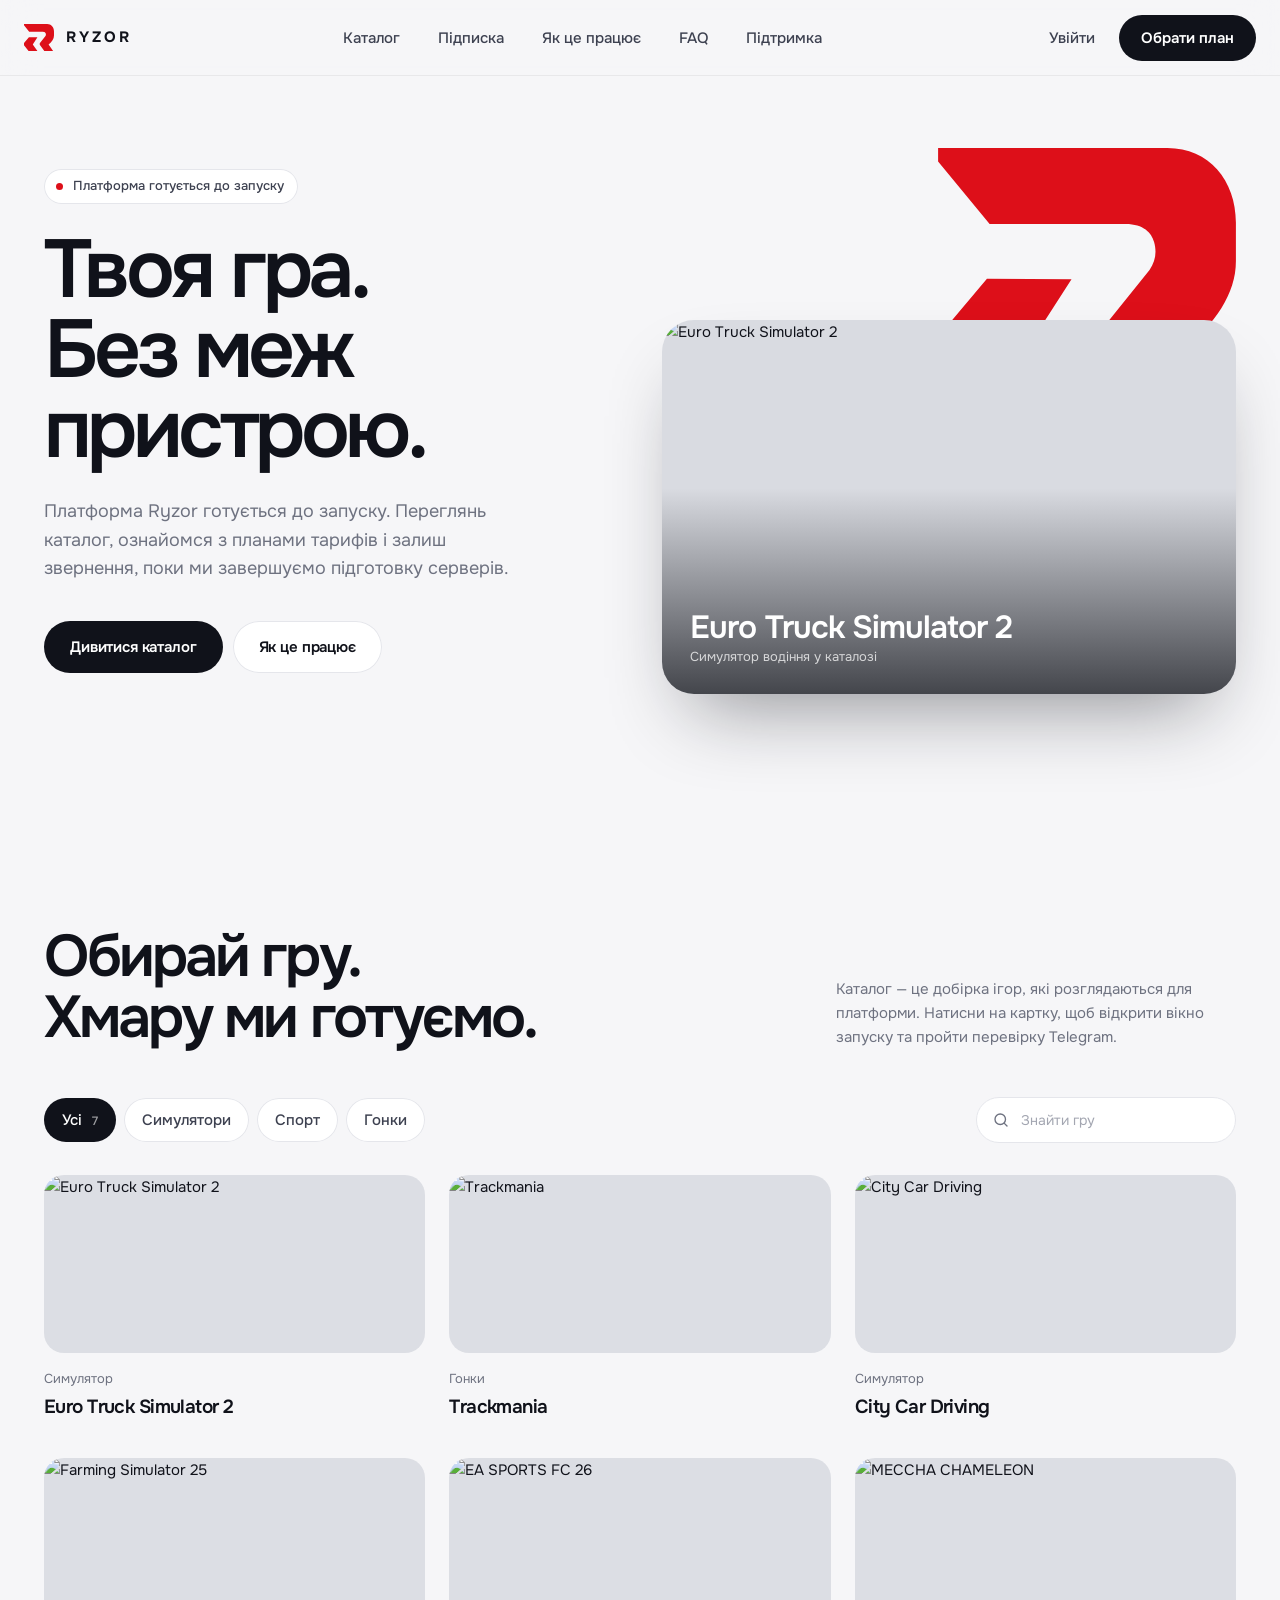
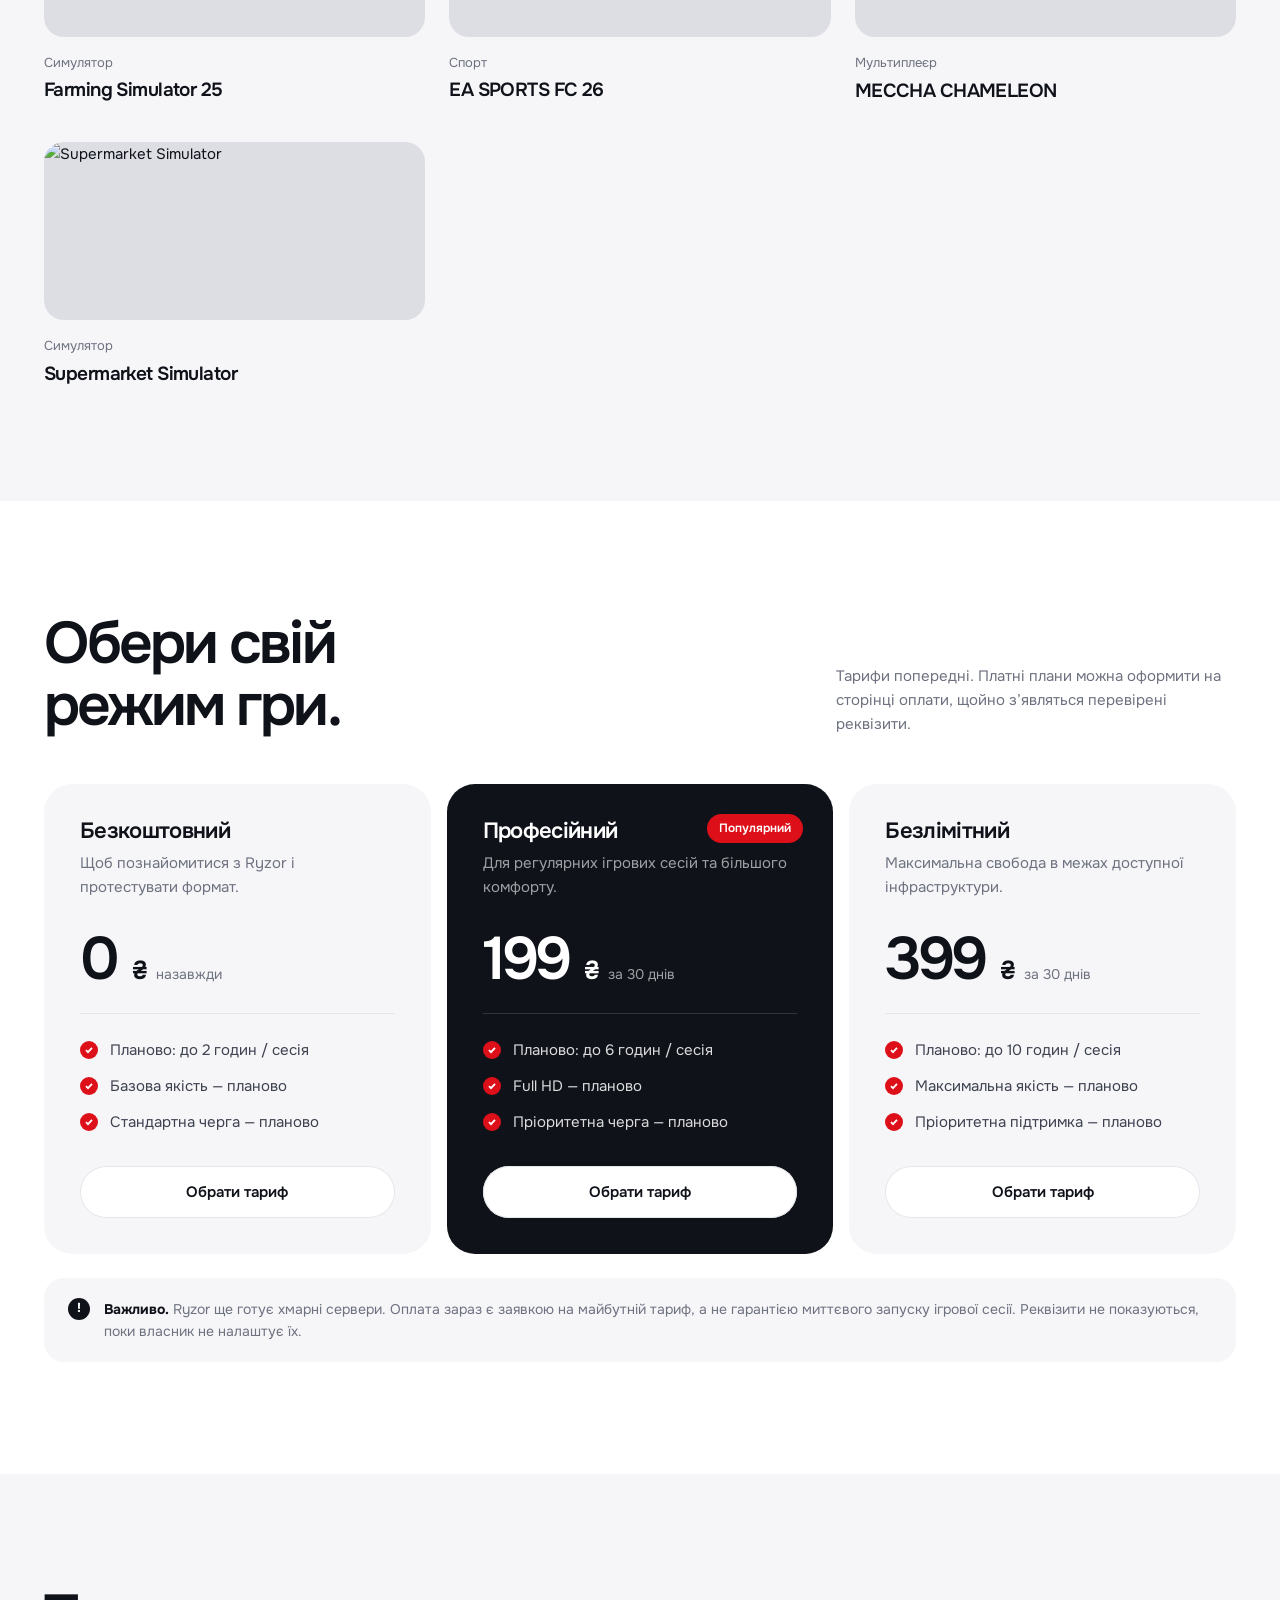
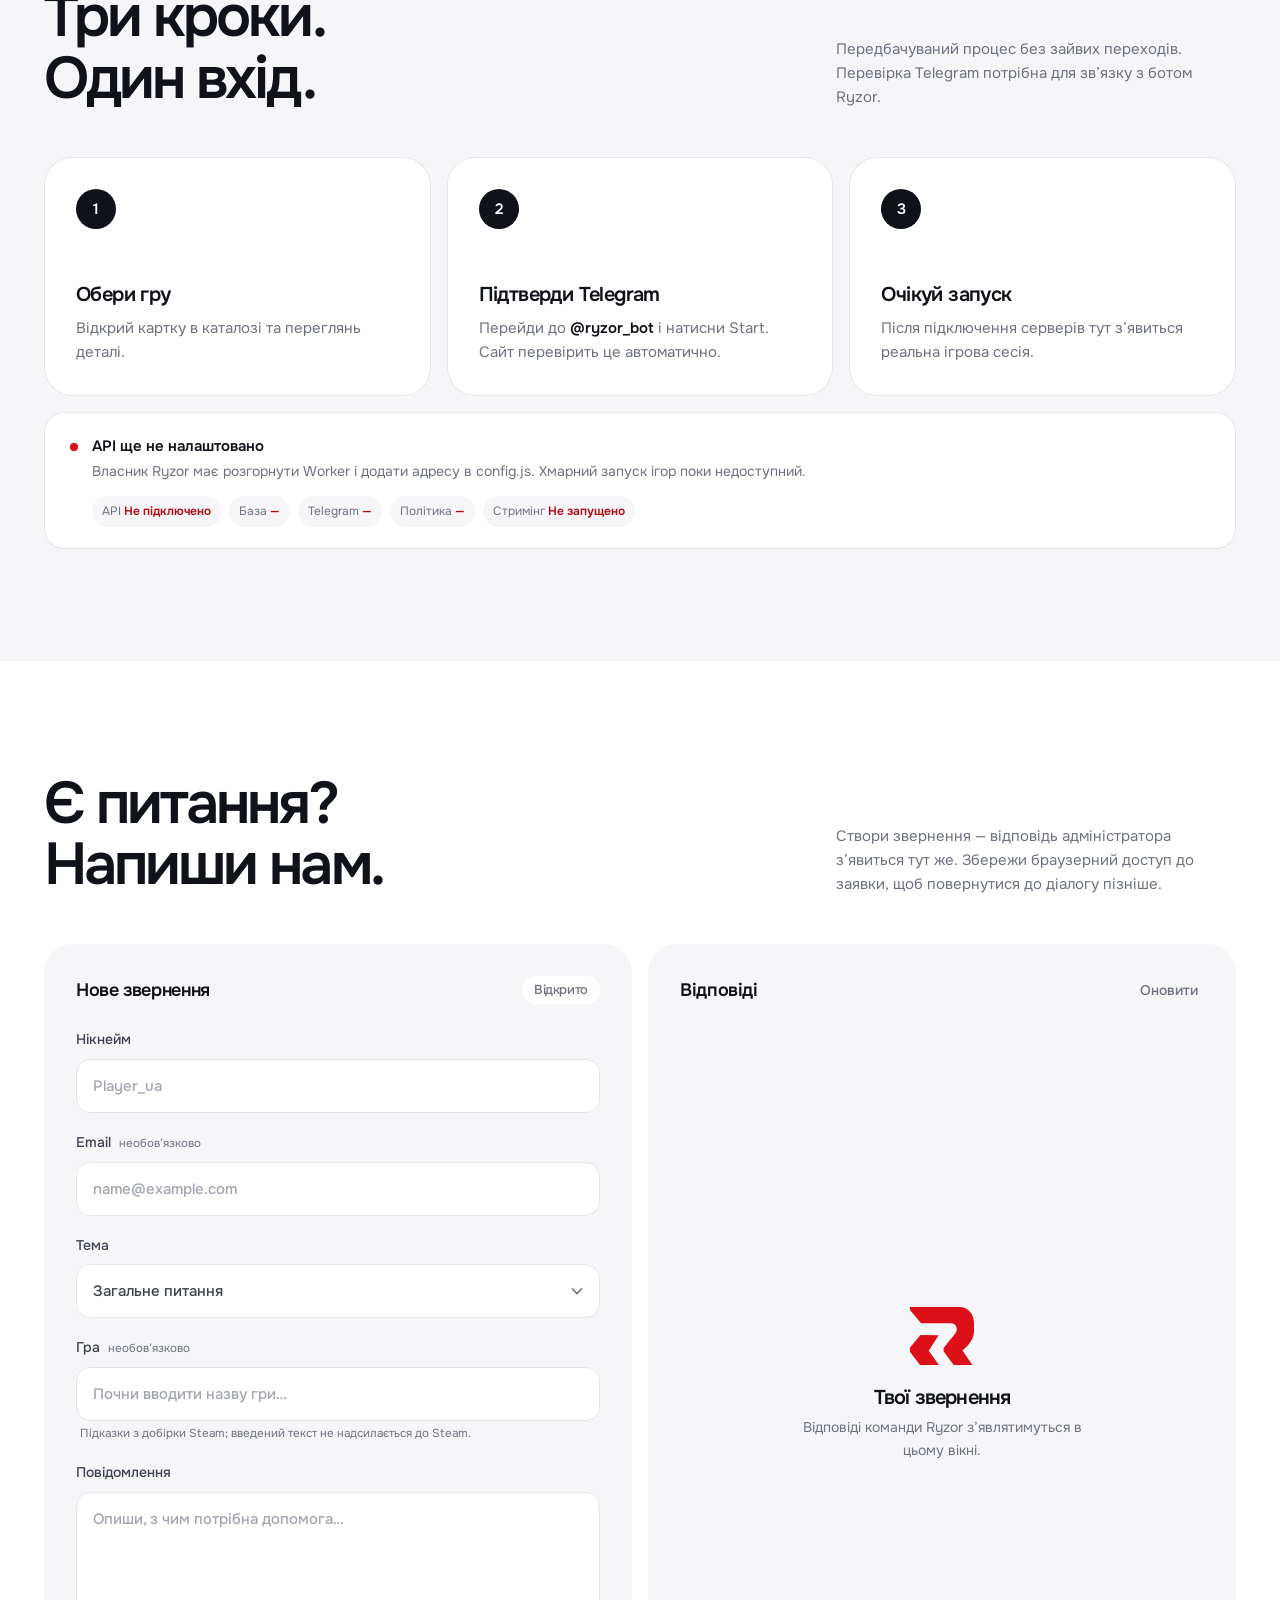
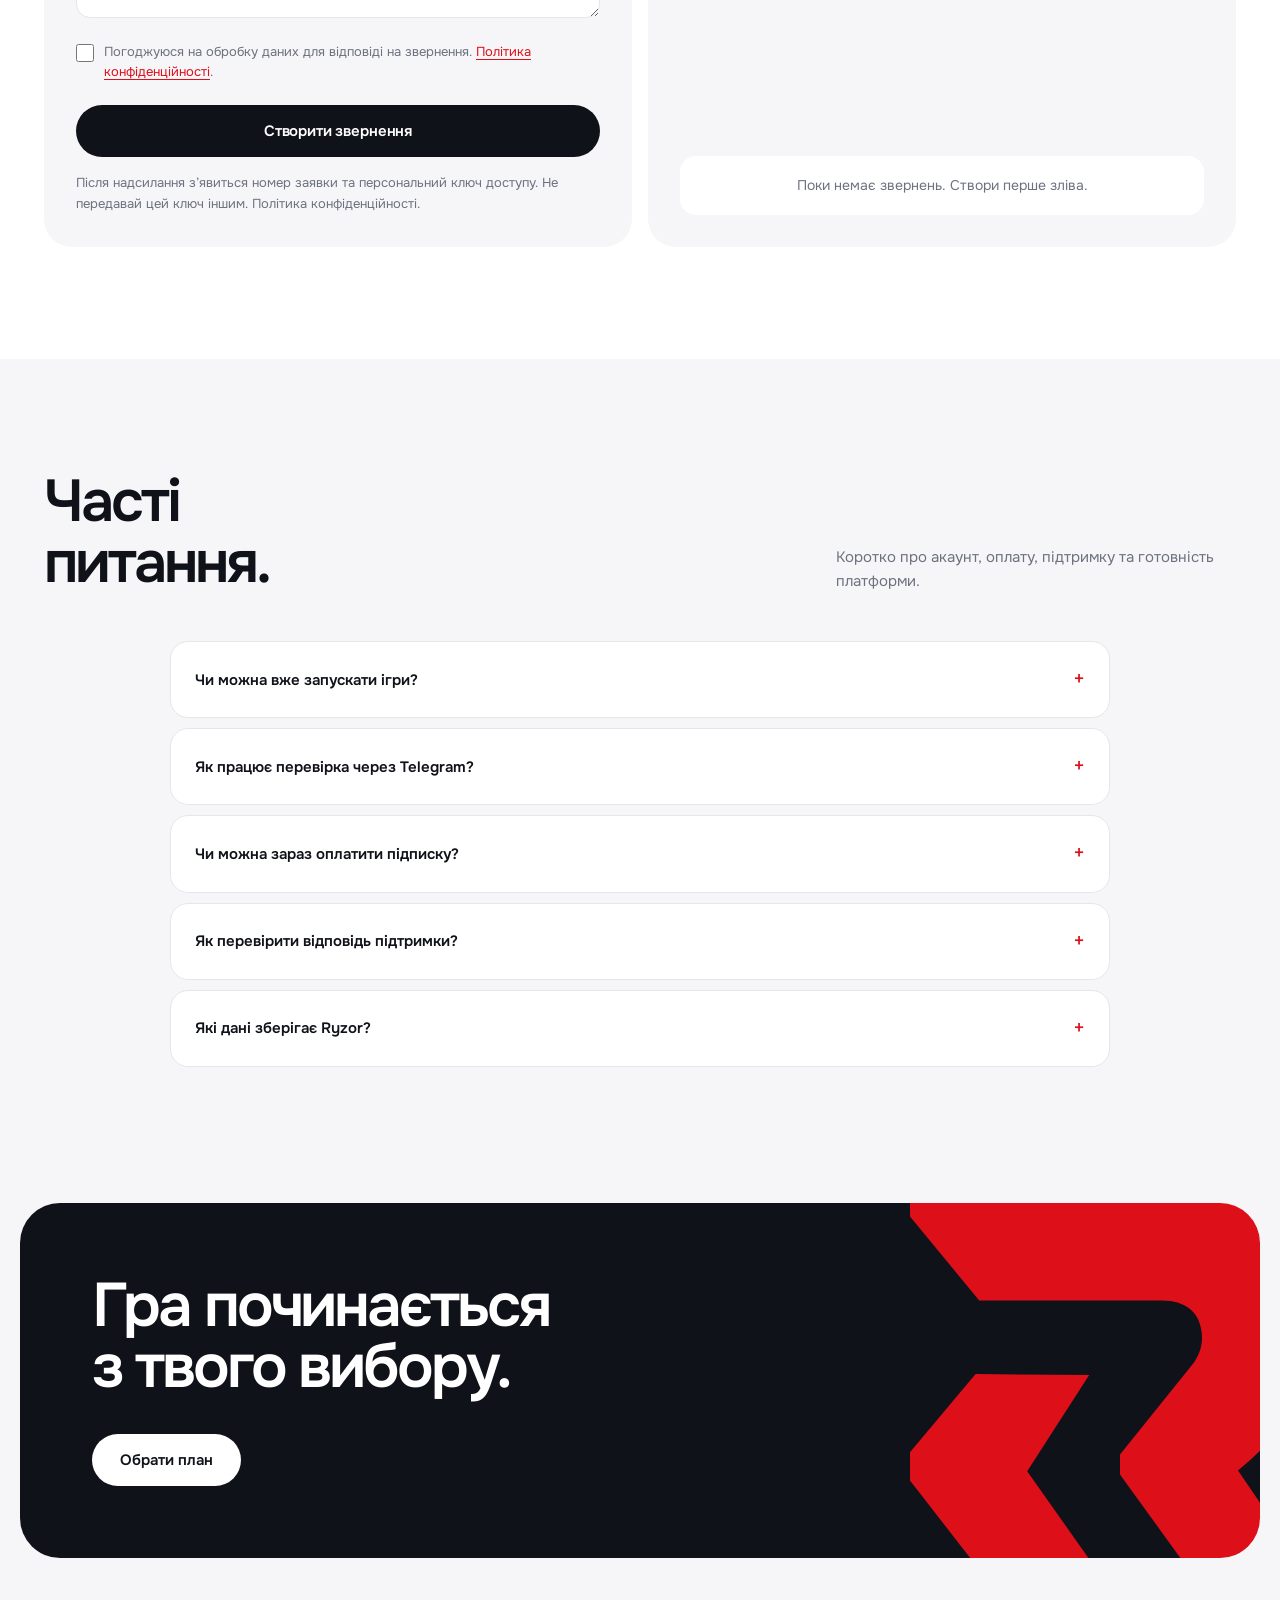
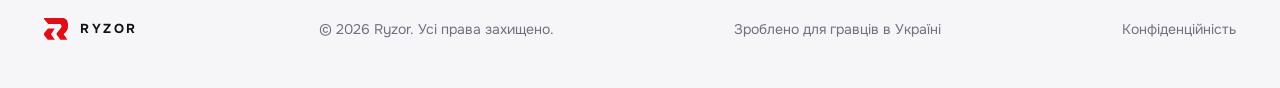
==== index.html @ 5962ad1d "Add files via upload" ====
<!doctype html>
<html lang="uk">
<head>
  <meta charset="utf-8">
  <meta name="viewport" content="width=device-width, initial-scale=1">
  <meta name="theme-color" content="#f6f6f8">
  <meta name="description" content="RYZOR — хмарний геймінг, каталог ігор та керування підпискою.">
  <meta name="referrer" content="strict-origin-when-cross-origin">
  <title>RYZOR — твоя гра. Без меж пристрою.</title>
  <link rel="preconnect" href="https://shared.akamai.steamstatic.com" crossorigin>
  <link rel="preconnect" href="https://shared.fastly.steamstatic.com" crossorigin>
  <link rel="icon" href="assets/favicon.svg" type="image/svg+xml">
  <link rel="icon" href="assets/favicon-32.png" sizes="32x32" type="image/png">
  <link rel="apple-touch-icon" href="assets/apple-touch-icon.png">
  <link rel="stylesheet" href="base.css">
  <link rel="stylesheet" href="style.css">
  <script src="config.js" defer></script>
  <script src="script.js" defer></script>
</head>
<body>
  <header class="topbar" id="top">
    <a class="wordmark" href="#home" aria-label="RYZOR — на початок"><svg class="logo-mark" viewBox="0 0 100 91" aria-hidden="true"><path d="M16.4 43.9 0 63.4v7.1l15.7 20.2h29.5L29.3 68.2l15.5-24.1z"/><path d="M0 0h77c14 0 23 11 23 25v13c0 11-7 21-18 30l15.5 22.7H68.2L52.5 69v-5L71 41c2-3 2.5-6 1.5-9.5-.8-3-3.5-6-9.5-6H17.3L0 4.5z"/></svg><span>RYZOR</span></a>
    <nav class="main-nav" id="mainNav" aria-label="Головна навігація">
      <a href="#games">Каталог</a><a href="#plans">Підписка</a><a href="#how">Як це працює</a><a href="#faq">FAQ</a><a href="#support">Підтримка</a>
    </nav>
    <div class="top-actions"><a class="top-account" id="accountLink" href="auth.html">Увійти</a><a class="top-cta" href="#plans">Обрати план</a><button class="nav-toggle" id="navToggle" type="button" aria-label="Відкрити меню" aria-expanded="false">☰</button></div>
  </header>

  <main>
    <section class="hero" id="home">
      <div class="hero-copy">
        <div class="overline"><span class="overline-line"></span> Платформа готується до запуску</div>
        <h1>Твоя гра.<br>Без меж<br>пристрою.</h1>
        <p class="hero-lead">Платформа Ryzor готується до запуску. Переглянь каталог, ознайомся з планами тарифів і залиш звернення, поки ми завершуємо підготовку серверів.</p>
        <div class="hero-buttons"><a class="btn btn-acid" href="#games">Дивитися каталог</a><a class="btn btn-quiet" href="#how">Як це працює</a></div>
      </div>
      <figure class="hero-art" aria-label="Приклад гри з каталогу Ryzor">
        <div class="hero-game-main">
          <img src="https://shared.akamai.steamstatic.com/store_item_assets/steam/apps/227300/header.jpg" alt="Euro Truck Simulator 2" fetchpriority="high" referrerpolicy="no-referrer">
          <div class="hero-image-shade"></div>
          <div class="hero-game-caption"><strong>Euro Truck Simulator 2</strong><small>Симулятор водіння у каталозі</small></div>
        </div>
      </figure>
    </section>

    <section class="section catalog-section" id="games">
      <div class="section-head"><div><h2>Обирай гру.<br>Хмару ми готуємо.</h2></div><p class="section-aside">Каталог — це добірка ігор, які розглядаються для платформи. Натисни на картку, щоб відкрити вікно запуску та пройти перевірку Telegram.</p></div>
      <div class="catalog-controls"><div class="filters" role="group" aria-label="Фільтр ігор"><button class="filter is-active" data-filter="all" aria-pressed="true">Усі <span>7</span></button><button class="filter" data-filter="sim" aria-pressed="false">Симулятори</button><button class="filter" data-filter="sport" aria-pressed="false">Спорт</button><button class="filter" data-filter="racing" aria-pressed="false">Гонки</button></div><label class="search-box"><span aria-hidden="true"><svg viewBox="0 0 24 24"><circle cx="11" cy="11" r="7"/><path d="m20 20-3.500-3.500"/></svg></span><input id="gameSearch" type="search" placeholder="Знайти гру" aria-label="Знайти гру"></label></div>
      <div class="game-grid" id="gameGrid">
        <article class="game-card" data-category="sim" data-search="euro truck simulator 2 вантажівки дороги європа"><button class="game-open" type="button" data-game="Euro Truck Simulator 2" data-image="https://shared.akamai.steamstatic.com/store_item_assets/steam/apps/227300/header.jpg" data-description="Доставляй вантажі дорогами Європи, відкривай маршрути та розвивай транспортну компанію." data-kind="Симулятор, водіння"><span class="game-image"><img src="https://shared.akamai.steamstatic.com/store_item_assets/steam/apps/227300/header.jpg" alt="Euro Truck Simulator 2" loading="lazy" referrerpolicy="no-referrer"><span class="game-number">01</span><span class="game-arrow">↗</span></span><span class="game-meta"><span>Симулятор</span><span>01 / 07</span></span><strong>Euro Truck Simulator 2</strong><span class="game-action-label">ВІДКРИТИ ГРУ <b>↗</b></span></button></article>
        <article class="game-card" data-category="racing" data-search="trackmania гонки траси аркада"><button class="game-open" type="button" data-game="Trackmania" data-image="https://shared.akamai.steamstatic.com/store_item_assets/steam/apps/2225070/header.jpg" data-description="Ганяй на трасах спільноти, змагайся в заїздах і створюй власні маршрути." data-kind="Гонки, аркада"><span class="game-image"><img src="https://shared.akamai.steamstatic.com/store_item_assets/steam/apps/2225070/header.jpg" alt="Trackmania" loading="lazy" referrerpolicy="no-referrer"><span class="game-number">02</span><span class="game-arrow">↗</span></span><span class="game-meta"><span>Гонки</span><span>02 / 07</span></span><strong>Trackmania</strong><span class="game-action-label">ВІДКРИТИ ГРУ <b>↗</b></span></button></article>
        <article class="game-card" data-category="sim" data-search="city car driving автомобілі водіння місто"><button class="game-open" type="button" data-game="City Car Driving" data-image="https://shared.akamai.steamstatic.com/store_item_assets/steam/apps/493490/header.jpg" data-description="Автосимулятор із міським трафіком і дорожніми ситуаціями." data-kind="Симулятор, водіння"><span class="game-image"><img src="https://shared.akamai.steamstatic.com/store_item_assets/steam/apps/493490/header.jpg" alt="City Car Driving" loading="lazy" referrerpolicy="no-referrer"><span class="game-number">03</span><span class="game-arrow">↗</span></span><span class="game-meta"><span>Симулятор</span><span>03 / 07</span></span><strong>City Car Driving</strong><span class="game-action-label">ВІДКРИТИ ГРУ <b>↗</b></span></button></article>
        <article class="game-card" data-category="sim" data-search="farming simulator 25 ферма сільське господарство"><button class="game-open" type="button" data-game="Farming Simulator 25" data-image="https://shared.akamai.steamstatic.com/store_item_assets/steam/apps/2300320/header.jpg" data-description="Розбудовуй ферму, вирощуй культури та працюй на сільськогосподарській техніці." data-kind="Симулятор, ферма"><span class="game-image"><img src="https://shared.akamai.steamstatic.com/store_item_assets/steam/apps/2300320/header.jpg" alt="Farming Simulator 25" loading="lazy" referrerpolicy="no-referrer"><span class="game-number">04</span><span class="game-arrow">↗</span></span><span class="game-meta"><span>Симулятор</span><span>04 / 07</span></span><strong>Farming Simulator 25</strong><span class="game-action-label">ВІДКРИТИ ГРУ <b>↗</b></span></button></article>
        <article class="game-card" data-category="sport" data-search="ea sports fc 26 футбол спорт"><button class="game-open" type="button" data-game="EA SPORTS FC 26" data-image="https://shared.fastly.steamstatic.com/store_item_assets/steam/apps/3405690/2d96aa1b06e453cd62dae9029d412f19e61932c3/header.jpg" data-description="Футбольний симулятор із кар’єрою, турнірами та різними режимами." data-kind="Спорт, футбол"><span class="game-image"><img src="https://shared.fastly.steamstatic.com/store_item_assets/steam/apps/3405690/2d96aa1b06e453cd62dae9029d412f19e61932c3/header.jpg" alt="EA SPORTS FC 26" loading="lazy" referrerpolicy="no-referrer"><span class="game-number">05</span><span class="game-arrow">↗</span></span><span class="game-meta"><span>Спорт</span><span>05 / 07</span></span><strong>EA SPORTS FC 26</strong><span class="game-action-label">ВІДКРИТИ ГРУ <b>↗</b></span></button></article>
        <article class="game-card" data-category="casual" data-search="meccha chameleon хованки casual multiplayer"><button class="game-open" type="button" data-game="MECCHA CHAMELEON" data-image="https://shared.fastly.steamstatic.com/store_item_assets/steam/apps/4704690/163e2a742e5fb8e1f5d1e3a890da98f04ab809d4/header.jpg" data-description="Мережева гра в хованки: розфарбовуй персонажа, щоб злитися з оточенням." data-kind="Мультиплеєр, хованки"><span class="game-image"><img src="https://shared.fastly.steamstatic.com/store_item_assets/steam/apps/4704690/163e2a742e5fb8e1f5d1e3a890da98f04ab809d4/header.jpg" alt="MECCHA CHAMELEON" loading="lazy" referrerpolicy="no-referrer"><span class="game-number">06</span><span class="game-arrow">↗</span></span><span class="game-meta"><span>Мультиплеєр</span><span>06 / 07</span></span><strong>MECCHA CHAMELEON</strong><span class="game-action-label">ВІДКРИТИ ГРУ <b>↗</b></span></button></article>
        <article class="game-card" data-category="sim" data-search="supermarket simulator магазин менеджмент"><button class="game-open" type="button" data-game="Supermarket Simulator" data-image="https://shared.akamai.steamstatic.com/store_item_assets/steam/apps/2670630/267eef055b0e5d45cb1c874f816a31dded4bb88e/header.jpg" data-description="Керуй магазином: замовляй товари, наповнюй полиці та розвивай бізнес." data-kind="Симулятор, менеджмент"><span class="game-image"><img src="https://shared.akamai.steamstatic.com/store_item_assets/steam/apps/2670630/267eef055b0e5d45cb1c874f816a31dded4bb88e/header.jpg" alt="Supermarket Simulator" loading="lazy" referrerpolicy="no-referrer"><span class="game-number">07</span><span class="game-arrow">↗</span></span><span class="game-meta"><span>Симулятор</span><span>07 / 07</span></span><strong>Supermarket Simulator</strong><span class="game-action-label">ВІДКРИТИ ГРУ <b>↗</b></span></button></article>
      </div>
      <p class="empty-games" id="emptyGames" hidden>Нічого не знайдено. Спробуй інший запит.</p>
      <div class="catalog-foot"><span>КАТАЛОГ ОНОВЛЮЄТЬСЯ</span><span>01—07 / SELECTION</span></div>
    </section>

    <section class="plans-section" id="plans">
      <div class="section section-plans-inner"><div class="section-head"><div><h2>Обери свій<br>режим гри.</h2></div><p class="section-aside">Тарифи попередні. Платні плани можна оформити на сторінці оплати, щойно з’являться перевірені реквізити.</p></div>
        <div class="plans-grid">
          <article class="plan"><h3>Безкоштовний</h3><p>Щоб познайомитися з Ryzor і протестувати формат.</p><div class="plan-price">0 <small>₴</small><span>назавжди</span></div><ul><li>Планово: до 2 годин / сесія</li><li>Базова якість — планово</li><li>Стандартна черга — планово</li></ul><a class="plan-link" href="payment.html?plan=free">Обрати тариф <b>↗</b></a></article>
          <article class="plan plan-main"><div class="plan-top"><span class="plan-tag">Популярний</span></div><h3>Професійний</h3><p>Для регулярних ігрових сесій та більшого комфорту.</p><div class="plan-price">199 <small>₴</small><span>за 30 днів</span></div><ul><li>Планово: до 6 годин / сесія</li><li>Full HD — планово</li><li>Пріоритетна черга — планово</li></ul><a class="plan-link" href="payment.html?plan=pro">Обрати тариф <b>↗</b></a></article>
          <article class="plan"><h3>Безлімітний</h3><p>Максимальна свобода в межах доступної інфраструктури.</p><div class="plan-price">399 <small>₴</small><span>за 30 днів</span></div><ul><li>Планово: до 10 годин / сесія</li><li>Максимальна якість — планово</li><li>Пріоритетна підтримка — планово</li></ul><a class="plan-link" href="payment.html?plan=unlimited">Обрати тариф <b>↗</b></a></article>
        </div>
        <div class="plans-disclaimer"><span>!</span><p><strong>Важливо.</strong> Ryzor ще готує хмарні сервери. Оплата зараз є заявкою на майбутній тариф, а не гарантією миттєвого запуску ігрової сесії. Реквізити не показуються, поки власник не налаштує їх.</p></div>
      </div>
    </section>

    <section class="how-section section" id="how"><div class="section-head"><div><h2>Три кроки.<br>Один вхід.</h2></div><p class="section-aside">Передбачуваний процес без зайвих переходів. Перевірка Telegram потрібна для зв’язку з ботом Ryzor.</p></div><div class="steps-grid"><article><span>1</span><h3>Обери гру</h3><p>Відкрий картку в каталозі та переглянь деталі.</p><b>↘</b></article><article><span>2</span><h3>Підтверди Telegram</h3><p>Перейди до <b>@ryzor_bot</b> і натисни Start. Сайт перевірить це автоматично.</p><b>↘</b></article><article><span>3</span><h3>Очікуй запуск</h3><p>Після підключення серверів тут з’явиться реальна ігрова сесія.</p><b>✓</b></article></div><div class="infra-note service-status" id="serviceStatus" aria-live="polite">
        <span class="infra-dot" id="serviceStatusDot"></span>
        <div class="service-status-copy"><strong id="serviceStatusTitle">Перевіряємо стан сервісу…</strong><p id="serviceStatusText">Статус оновиться автоматично після відповіді API. Ігрові сервери ще не підключені.</p>
          <div class="status-badges"><span>API <b id="apiStatusValue">Перевірка</b></span><span>База <b id="databaseStatusValue">—</b></span><span>Telegram <b id="telegramStatusValue">—</b></span><span>Політика <b id="privacyStatusValue">—</b></span><span>Стримінг <b id="streamStatusValue">Не запущено</b></span></div>
        </div>
      </div></section>

    <section class="support-section" id="support"><div class="section support-inner"><div class="section-head"><div><h2>Є питання?<br>Напиши нам.</h2></div><p class="section-aside">Створи звернення — відповідь адміністратора з’явиться тут же. Збережи браузерний доступ до заявки, щоб повернутися до діалогу пізніше.</p></div>
      <div class="support-layout"><form class="support-form panel" id="supportForm"><div class="panel-head"><span>Нове звернення</span><span class="panel-status">Відкрито</span></div><label>Нікнейм<input name="nickname" minlength="2" maxlength="24" placeholder="Player_ua" required></label><label>Email <small>необов’язково</small><input name="email" type="email" maxlength="120" placeholder="name@example.com"></label><label>Тема<select name="category" id="supportCategory"><option>Загальне питання</option><option>Проблема з оплатою</option><option>Запропонувати гру</option><option>Технічна проблема</option><option>Інше</option></select></label><label class="support-game-field">Гра <small>необов’язково</small><input id="ticketGame" name="game" type="text" maxlength="100" autocomplete="off" placeholder="Почни вводити назву гри…" aria-autocomplete="list" aria-controls="gameSuggestions" aria-expanded="false"><div class="game-suggestions" id="gameSuggestions" role="listbox" hidden></div><small>Підказки з добірки Steam; введений текст не надсилається до Steam.</small></label><label>Повідомлення<textarea name="message" rows="4" minlength="8" maxlength="2000" placeholder="Опиши, з чим потрібна допомога…" required></textarea></label><label class="support-privacy-consent"><input type="checkbox" name="privacyConsent" required><span>Погоджуюся на обробку даних для відповіді на звернення. <a href="privacy.html" target="_blank" rel="noopener noreferrer">Політика конфіденційності</a>.</span></label><button class="btn btn-acid btn-submit" type="submit">Створити звернення</button><p class="form-note" id="supportStatus" role="status" aria-live="polite">Після надсилання з’явиться номер заявки та персональний ключ доступу. Не передавай цей ключ іншим. <a href="privacy.html">Політика конфіденційності</a>.</p></form>
        <div class="inbox panel"><div class="panel-head"><span>Відповіді</span><button id="refreshTickets" type="button" class="text-button">Оновити</button></div><div class="inbox-intro"><div class="inbox-icon"><svg class="logo-mark" viewBox="0 0 100 91" aria-hidden="true"><path d="M16.4 43.9 0 63.4v7.1l15.7 20.2h29.5L29.3 68.2l15.5-24.1z"/><path d="M0 0h77c14 0 23 11 23 25v13c0 11-7 21-18 30l15.5 22.7H68.2L52.5 69v-5L71 41c2-3 2.5-6 1.5-9.5-.8-3-3.5-6-9.5-6H17.3L0 4.5z"/></svg></div><h3>Твої звернення</h3><p>Відповіді команди Ryzor з’являтимуться в цьому вікні.</p></div><div id="ticketList" class="ticket-list"><div class="inbox-empty">Поки немає звернень.<br>Створи перше зліва.</div></div><div class="ticket-chat" id="ticketChat" hidden><div class="chat-head"><div><b id="activeTicketId">RZ-000000</b><small id="activeTicketMeta">Відкрито</small></div><div class="chat-head-actions"><button type="button" id="deleteTicket" class="text-button">Видалити</button><button type="button" id="closeTicketChat" aria-label="Закрити чат">×</button></div></div><div class="chat-messages" id="chatMessages" aria-live="polite"></div><form id="replyForm" class="chat-compose"><input id="replyText" maxlength="2000" placeholder="Напиши повідомлення…" required><button type="submit" aria-label="Надіслати">↑</button></form></div></div>
      </div>
    </div></section>


    <section class="faq-section section" id="faq">
      <div class="section-head"><div><h2>Часті<br>питання.</h2></div><p class="section-aside">Коротко про акаунт, оплату, підтримку та готовність платформи.</p></div>
      <div class="faq-list">
        <details><summary>Чи можна вже запускати ігри?</summary><p>Поки ні. Каталог і перевірка Telegram готові, але віддалені ігрові сервери та відеостримінг ще не підключені. Сайт показує цей статус відкрито.</p></details>
        <details><summary>Як працює перевірка через Telegram?</summary><p>Після натискання кнопки сайт створює одноразове посилання. У боті потрібно натиснути Start. Це підтверджує Telegram-контакт, але саме по собі не створює ігрову сесію.</p></details>
        <details><summary>Чи можна зараз оплатити підписку?</summary><p>Ні. Приймання замовлень вимкнено, доки не будуть запущені хмарні сервери, налаштовані реквізити та перевірені умови сервісу. Не переказуй кошти заздалегідь.</p></details>
        <details><summary>Як перевірити відповідь підтримки?</summary><p>Створи звернення в розділі «Підтримка». Номер і ключ доступу збережуться в цьому браузері, а відповіді адміністратора з’являтимуться в тому самому чаті.</p></details>
        <details><summary>Які дані зберігає Ryzor?</summary><p>Дані Google-акаунта, профілю, сесії входу, звернень та замовлень — лише для роботи відповідних функцій. Деталі, строки зберігання й права користувача описані в <a href="privacy.html">Політиці конфіденційності</a>.</p></details>
      </div>
    </section>

    <section class="final-strip"><div><strong>Гра починається<br>з твого вибору.</strong></div><a href="#plans">Обрати план</a></section>
  </main>

  <footer class="footer"><a class="wordmark" href="#top"><svg class="logo-mark" viewBox="0 0 100 91" aria-hidden="true"><path d="M16.4 43.9 0 63.4v7.1l15.7 20.2h29.5L29.3 68.2l15.5-24.1z"/><path d="M0 0h77c14 0 23 11 23 25v13c0 11-7 21-18 30l15.5 22.7H68.2L52.5 69v-5L71 41c2-3 2.5-6 1.5-9.5-.8-3-3.5-6-9.5-6H17.3L0 4.5z"/></svg><span>RYZOR</span></a><span>© <span id="year"></span> Ryzor. Усі права захищено.</span><span>Зроблено для гравців в Україні</span><a href="privacy.html">Конфіденційність</a></footer>

  <div class="modal-backdrop" id="gameModal" hidden>
    <section class="game-modal" role="dialog" aria-modal="true" aria-labelledby="modalGameTitle"><button class="modal-close" type="button" id="closeGameModal" aria-label="Закрити">×</button><div class="modal-art"><img id="modalGameImage" src="" alt=""><span id="modalGameKind"></span></div><div class="modal-content"><h2 id="modalGameTitle"></h2><p id="modalGameDescription"></p><div class="modal-divider"></div><div class="launch-state" id="launchState"><span class="state-marker">1</span><div><strong>Перед запуском</strong><p>Підтверди, що хочеш продовжити, та натисни Start у Telegram-боті <b>@ryzor_bot</b>. Після цього сайт підтвердить підключення.</p></div></div><button class="btn btn-acid modal-launch" type="button" id="startTelegram">Перейти до Telegram</button><p class="modal-note" id="launchHint">Це перевірка підключення бота. Вона не відкриває Steam і не запускає віддалену сесію — хмарні сервери ще готуються.</p><a class="modal-secondary" href="https://t.me/ryzor_bot" target="_blank" rel="noopener noreferrer">Відкрити @ryzor_bot окремо</a></div></section>
  </div>
  <div class="toast" id="toast" role="status" aria-live="polite"></div>
  <nav class="mobile-dock" aria-label="Швидка навігація"><a href="#games">Ігри</a><a href="#plans">Тарифи</a><a href="#support">Підтримка</a></nav>
</body>
</html>
---- base.css ----
@import url('https://fonts.googleapis.com/css2?family=Onest:wght@400;500;600;700&display=swap');
:root{--bg:#f6f6f8;--card:#fff;--ink:#10121a;--ink2:#3d4150;--mute:#6e7280;--line:#e5e6eb;--red:#dd0f19;--red2:#b60a13;--sans:'Onest',system-ui,-apple-system,'Segoe UI',Roboto,Arial,sans-serif;--ease:cubic-bezier(.2,.7,.2,1)}
*{box-sizing:border-box}html{scroll-behavior:smooth;scroll-padding-top:96px}
body{margin:0;background:var(--bg);color:var(--ink);font:400 15px/1.6 var(--sans);-webkit-font-smoothing:antialiased;text-rendering:optimizeLegibility}
body.modal-open{overflow:hidden}a{color:inherit;text-decoration:none}button,input,select,textarea{font:inherit;color:inherit}button{cursor:pointer}[hidden]{display:none!important}
h1,h2,h3{margin:0;font-weight:600;letter-spacing:-.04em;line-height:1.04}p{margin:0}
:focus-visible{outline:2px solid var(--red);outline-offset:3px;border-radius:8px}
.wordmark,.brand,.payment-brand{display:inline-flex;align-items:center;gap:12px;font-weight:700;font-size:15px;letter-spacing:.2em}
.logo-mark{width:30px;height:auto;fill:var(--red);flex:none;display:block}
.btn,.submit-button,.checkout-primary{display:inline-flex;align-items:center;justify-content:center;gap:10px;height:52px;padding:0 26px;border:0;border-radius:999px;background:var(--ink);color:#fff;font-weight:600;font-size:15px;letter-spacing:-.01em;transition:background .25s var(--ease),transform .25s var(--ease),box-shadow .25s}
.btn:hover,.submit-button:hover,.checkout-primary:hover{background:var(--red);transform:translateY(-1px)}
.btn:disabled,.submit-button:disabled,.checkout-primary:disabled{opacity:.45;pointer-events:none}
.btn-quiet{background:#fff;color:var(--ink);box-shadow:inset 0 0 0 1px var(--line)}.btn-quiet:hover{background:#fff;color:var(--red);box-shadow:inset 0 0 0 1px var(--red)}
.btn span,.submit-button span{display:none}
input,select,textarea{width:100%;border:1px solid var(--line);background:#fff;border-radius:14px;padding:14px 16px;outline:0;font-size:15px;transition:border-color .2s,box-shadow .2s}
input::placeholder,textarea::placeholder{color:#a3a6b1}
input:focus,select:focus,textarea:focus{border-color:var(--ink);box-shadow:0 0 0 4px rgba(221,15,25,.09)}
select{appearance:none;background:#fff url("data:image/svg+xml,%3Csvg xmlns='http://www.w3.org/2000/svg' viewBox='0 0 12 8' fill='none' stroke='%236e7280' stroke-width='1.6'%3E%3Cpath d='m1 1.500 5 5 5-5'/%3E%3C/svg%3E") no-repeat right 16px center/12px;padding-right:40px}
@media(prefers-reduced-motion:reduce){*,*::before,*::after{scroll-behavior:auto!important;transition:none!important;animation:none!important}}
---- style.css ----
/* RYZOR — головна. Базові токени та кнопки: base.css */
@keyframes rise{from{opacity:0;transform:translateY(18px)}to{opacity:1;transform:none}}
.topbar{position:sticky;top:0;z-index:30;height:76px;display:flex;align-items:center;justify-content:space-between;gap:24px;padding:0 max(24px,calc((100vw - 1240px)/2));background:rgba(246,246,248,.82);backdrop-filter:saturate(1.6) blur(18px);-webkit-backdrop-filter:saturate(1.6) blur(18px);border-bottom:1px solid rgba(16,18,26,.06)}
.main-nav{display:flex;gap:6px}.main-nav a{padding:9px 16px;border-radius:999px;color:var(--ink2);font-weight:500;transition:background .2s,color .2s}.main-nav a:hover{background:#fff;color:var(--ink)}
.top-actions{display:flex;align-items:center;gap:8px}.top-account{padding:10px 16px;font-weight:500;color:var(--ink2);border-radius:999px}.top-account:hover{color:var(--red)}.top-account span{display:none}
.top-cta{background:var(--ink);color:#fff;padding:11px 22px;border-radius:999px;font-weight:600;transition:background .25s}.top-cta:hover{background:var(--red)}.top-cta span,.live-pill,.grain{display:none}
.nav-toggle{display:none;border:0;background:none;font-size:22px;padding:6px 10px}
.hero{max-width:1240px;margin:0 auto;padding:72px 24px 120px;display:grid;grid-template-columns:1fr 1.05fr;gap:72px;align-items:center}
.hero-copy>*{animation:rise .9s var(--ease) both}.hero-copy>:nth-child(2){animation-delay:.08s}.hero-copy>:nth-child(3){animation-delay:.16s}.hero-copy>:nth-child(4){animation-delay:.24s}
.overline{display:inline-flex;align-items:center;gap:10px;padding:7px 14px 7px 12px;border-radius:999px;background:#fff;box-shadow:inset 0 0 0 1px var(--line);color:var(--ink2);font-size:13px;font-weight:500}.overline-line{width:7px;height:7px;border-radius:50%;background:var(--red)}
h1{font-size:clamp(46px,6.4vw,96px);line-height:.98;letter-spacing:-.055em;margin:26px 0 26px;font-weight:600}
.hero-lead{max-width:470px;color:var(--mute);font-size:18px;line-height:1.6}
.hero-buttons{display:flex;flex-wrap:wrap;gap:10px;margin-top:38px}
.hero-art{position:relative;margin:0;animation:rise 1.1s .12s var(--ease) both}
.hero-art{padding-top:30%}.hero-art::before{content:"";position:absolute;right:0;top:0;width:52%;aspect-ratio:100/91;z-index:0;background:url("assets/logo-mark.svg") center/contain no-repeat}
.hero-game-main{position:relative;z-index:1;border-radius:32px;overflow:hidden;aspect-ratio:460/300;background:#d9dbe1;box-shadow:0 40px 80px -30px rgba(16,18,26,.45)}
.hero-game-main img{width:100%;height:100%;object-fit:cover;display:block}.hero-image-shade{position:absolute;inset:0;background:linear-gradient(0deg,rgba(10,12,18,.72),transparent 55%)}
.hero-game-caption{position:absolute;left:28px;bottom:26px;right:28px;display:flex;flex-direction:column;gap:2px;color:#fff}.hero-game-caption small{font-size:13px;opacity:.75;order:2}.hero-game-caption strong{font-size:clamp(22px,2.6vw,32px);font-weight:600;letter-spacing:-.03em;line-height:1.1}.hero-game-caption span{display:none}
.hero-image-index,.hero-art-top,.hero-system-row,.hero-stamp,.hero-foot,.hero-bottomline,.ticker,.section-index,.game-number,.game-action-label,.game-meta span:last-child,.plan-link b,.steps-grid article>b,.panel-status i,.final-strip>div>span{display:none}
.section{max-width:1240px;margin:0 auto;padding:112px 24px}
.section-head{display:flex;justify-content:space-between;align-items:flex-end;gap:40px;margin-bottom:48px}.section-head h2{font-size:clamp(34px,4.6vw,60px);letter-spacing:-.05em}.section-head h2 span{color:inherit}.section-aside{max-width:400px;color:var(--mute);font-size:15px}
.catalog-controls{display:flex;justify-content:space-between;align-items:center;gap:20px;margin-bottom:32px}.filters{display:flex;flex-wrap:wrap;gap:8px}
.filter{border:0;background:#fff;color:var(--ink2);padding:10px 18px;border-radius:999px;font-weight:500;box-shadow:inset 0 0 0 1px var(--line);transition:.2s}.filter span{color:var(--mute);margin-left:6px;font-size:12px}.filter:hover{color:var(--ink);box-shadow:inset 0 0 0 1px var(--ink)}.filter.is-active{background:var(--ink);color:#fff;box-shadow:none}.filter.is-active span{color:rgba(255,255,255,.6)}
.search-box{position:relative;display:block;width:260px}.search-box>span{position:absolute;left:16px;top:50%;transform:translateY(-50%);color:var(--mute);pointer-events:none;display:flex}.search-box svg{width:18px;height:18px;fill:none;stroke:currentColor;stroke-width:1.8;stroke-linecap:round}.search-box input{padding:11px 16px 11px 44px;border-radius:999px;font-size:14px}
.game-grid{display:grid;grid-template-columns:repeat(3,1fr);gap:36px 24px}.game-card[hidden]{display:none}
.game-open{display:block;width:100%;padding:0;border:0;background:none;text-align:left}
.game-image{display:block;position:relative;aspect-ratio:460/215;border-radius:20px;overflow:hidden;background:#dcdee4}.game-image img{width:100%;height:100%;object-fit:cover;display:block;transition:transform .6s var(--ease)}.game-open:hover .game-image img{transform:scale(1.04)}
.game-arrow{position:absolute;right:14px;bottom:14px;width:40px;height:40px;border-radius:50%;background:#fff;color:var(--ink);display:grid;place-items:center;font-size:16px;opacity:0;transform:translateY(6px);transition:.3s var(--ease)}.game-open:hover .game-arrow,.game-open:focus-visible .game-arrow{opacity:1;transform:none}
.game-meta{display:block;margin:16px 0 2px;color:var(--mute);font-size:13px;text-transform:capitalize}.game-open>strong{display:block;font-size:19px;font-weight:600;letter-spacing:-.03em}
.empty-games{padding:40px;text-align:center;color:var(--mute);border:1px dashed var(--line);border-radius:20px}.catalog-foot{display:none}
.plans-section{background:#fff}.section-plans-inner{padding-top:112px;padding-bottom:112px}
.plans-grid{display:grid;grid-template-columns:repeat(3,1fr);gap:16px;align-items:stretch}
.plan{display:flex;flex-direction:column;padding:36px;border-radius:28px;background:var(--bg);position:relative;min-height:440px}
.plan-top{position:absolute;top:30px;right:30px}.plan-tag{display:inline-block;padding:5px 12px;border-radius:999px;background:var(--red);color:#fff;font-size:12px;font-weight:600}
.plan h3{font-size:22px;letter-spacing:-.03em}.plan>p{color:var(--mute);margin-top:8px;min-height:50px}
.plan-price{font-size:60px;font-weight:600;letter-spacing:-.06em;margin:28px 0 24px;line-height:1}.plan-price small{font-size:26px;letter-spacing:0;margin-left:2px}.plan-price span{font-size:14px;font-weight:400;letter-spacing:0;color:var(--mute);margin-left:8px}
.plan ul{list-style:none;margin:0 0 32px;padding:24px 0 0;border-top:1px solid var(--line);display:grid;gap:12px;color:var(--ink2)}.plan li{display:flex;gap:12px;align-items:center}.plan li::before{content:"";width:18px;height:18px;flex:none;border-radius:50%;background:var(--red) url("data:image/svg+xml,%3Csvg xmlns='http://www.w3.org/2000/svg' viewBox='0 0 12 12' fill='none' stroke='%23fff' stroke-width='1.8'%3E%3Cpath d='m3 6.200 2 2 4-4.400'/%3E%3C/svg%3E") center/12px no-repeat}
.plan-link{margin-top:auto;display:flex;justify-content:center;align-items:center;height:52px;border-radius:999px;background:#fff;box-shadow:inset 0 0 0 1px var(--line);font-weight:600;transition:.25s var(--ease)}.plan-link:hover{background:var(--ink);color:#fff;box-shadow:none}
.plan-main{background:var(--ink);color:#fff}.plan-main>p,.plan-main .plan-price span{color:rgba(255,255,255,.6)}.plan-main ul{border-color:rgba(255,255,255,.14);color:rgba(255,255,255,.85)}.plan-main .plan-link{background:#fff;color:var(--ink)}.plan-main .plan-link:hover{background:var(--red);color:#fff}
.plans-disclaimer{display:flex;gap:14px;align-items:flex-start;margin-top:24px;padding:20px 24px;border-radius:20px;background:var(--bg);color:var(--mute);font-size:14px}.plans-disclaimer>span{flex:none;width:22px;height:22px;border-radius:50%;background:var(--ink);color:#fff;display:grid;place-items:center;font-size:13px;font-weight:700}.plans-disclaimer strong{color:var(--ink)}
.steps-grid{display:grid;grid-template-columns:repeat(3,1fr);gap:16px}.steps-grid article{padding:32px;border-radius:28px;background:#fff;box-shadow:inset 0 0 0 1px var(--line)}.steps-grid article>span{display:grid;place-items:center;width:40px;height:40px;border-radius:50%;background:var(--ink);color:#fff;font-weight:600}.steps-grid h3{font-size:20px;margin:56px 0 10px;letter-spacing:-.03em}.steps-grid p{color:var(--mute)}.steps-grid p b{color:var(--ink);font-weight:600}
.infra-note{display:flex;gap:14px;align-items:flex-start;margin-top:16px;padding:22px 26px;border-radius:20px;background:#fff;box-shadow:inset 0 0 0 1px var(--line)}.infra-dot{flex:none;width:8px;height:8px;margin-top:9px;border-radius:50%;background:var(--red)}.infra-note strong{font-weight:600}.infra-note p{color:var(--mute);font-size:14px;margin-top:2px}
.support-section{background:#fff}.support-inner{padding-top:112px;padding-bottom:112px}.support-layout{display:grid;grid-template-columns:1fr 1fr;gap:16px}
.panel{padding:32px;border-radius:28px;background:var(--bg)}.panel-head{display:flex;justify-content:space-between;align-items:center;margin-bottom:24px;font-weight:600;font-size:18px;letter-spacing:-.02em}.panel-status{font-size:13px;font-weight:500;color:var(--mute);padding:4px 12px;border-radius:999px;background:#fff}
.support-form label{display:block;margin-bottom:18px;font-size:14px;font-weight:500;color:var(--ink2)}.support-form label small{color:var(--mute);font-weight:400;margin-left:4px}.support-form input,.support-form select,.support-form textarea{margin-top:8px}.support-form textarea{min-height:120px;resize:vertical}.btn-submit{width:100%;margin-top:6px}.form-note{margin-top:16px;font-size:13px;color:var(--mute)}.form-note.error{color:var(--red2)}
.inbox{display:flex;flex-direction:column;min-height:560px}.text-button{border:0;background:none;color:var(--mute);font-size:14px;font-weight:500}.text-button:hover{color:var(--red)}
.inbox-intro{margin:auto;max-width:280px;text-align:center;padding:24px 0 40px}.inbox-icon{width:64px;margin:0 auto 22px}.inbox-icon .logo-mark{width:100%}.inbox-intro h3{font-size:20px;margin-bottom:8px}.inbox-intro p{color:var(--mute);font-size:14px}
.inbox-empty{padding:18px;border-radius:16px;background:#fff;color:var(--mute);font-size:14px;text-align:center}.ticket-list{display:grid;gap:8px}.ticket-row{display:grid;grid-template-columns:1fr auto 14px;gap:10px;align-items:center;padding:14px 18px;border:0;border-radius:16px;background:#fff;text-align:left;box-shadow:inset 0 0 0 1px transparent;transition:.2s}.ticket-row:hover,.ticket-row.selected{box-shadow:inset 0 0 0 1.5px var(--ink)}.ticket-row b{font-weight:600}.ticket-row span{color:var(--mute);font-size:13px}.ticket-row i{font-style:normal;color:var(--mute)}
.ticket-chat{margin-top:16px;padding-top:16px;border-top:1px solid var(--line)}.chat-head{display:flex;justify-content:space-between;align-items:center;margin-bottom:12px}.chat-head b{font-weight:600}.chat-head small{display:block;color:var(--mute);font-size:13px}.chat-head button{border:0;background:#fff;width:34px;height:34px;border-radius:50%;font-size:18px}
.chat-messages{height:250px;overflow:auto;display:flex;flex-direction:column;gap:8px;padding:2px}.chat-bubble{max-width:86%;padding:12px 16px;border-radius:18px 18px 18px 6px;background:#fff;align-self:flex-start}.chat-bubble.from-user{align-self:flex-end;background:var(--ink);color:#fff;border-radius:18px 18px 6px 18px}.chat-bubble small{font-size:12px;opacity:.6}.chat-bubble p{margin:2px 0 4px;white-space:pre-wrap;overflow-wrap:anywhere;font-size:14px}.chat-bubble time{font-size:11px;opacity:.5}.chat-error{color:var(--red2);font-size:14px}
.chat-compose{display:flex;gap:8px;margin-top:10px}.chat-compose input{border-radius:999px}.chat-compose button{flex:none;width:48px;height:48px;border:0;border-radius:50%;background:var(--ink);color:#fff;font-size:18px;transition:background .2s}.chat-compose button:hover{background:var(--red)}
.final-strip{max-width:1240px;margin:24px auto 0;padding:72px;border-radius:40px;background:var(--ink) url("assets/logo-mark.svg") right -50px center/400px no-repeat;color:#fff;display:flex;flex-direction:column;align-items:flex-start;gap:36px;overflow:hidden}
.final-strip strong{font-size:clamp(34px,4.8vw,64px);font-weight:600;letter-spacing:-.05em;line-height:1}.final-strip>a{flex:none;display:inline-flex;align-items:center;height:52px;padding:0 28px;border-radius:999px;background:#fff;color:var(--ink);font-weight:600;transition:.25s}.final-strip>a:hover{background:var(--red);color:#fff}
main{padding-bottom:24px}.footer{max-width:1240px;margin:0 auto;padding:36px 24px 48px;display:flex;justify-content:space-between;align-items:center;gap:20px;flex-wrap:wrap;color:var(--mute);font-size:14px}.footer .logo-mark{width:24px}.footer .wordmark{color:var(--ink);font-size:13px}.mobile-dock{display:none}
.modal-backdrop{position:fixed;inset:0;z-index:50;display:grid;place-items:center;padding:20px;background:rgba(16,18,26,.55);backdrop-filter:blur(10px)}
.game-modal{position:relative;width:min(880px,100%);display:grid;grid-template-columns:.95fr 1.05fr;background:#fff;border-radius:32px;overflow:hidden;box-shadow:0 40px 120px -20px rgba(0,0,0,.5);animation:rise .4s var(--ease)}
.modal-close{position:absolute;right:16px;top:16px;z-index:3;width:40px;height:40px;border:0;border-radius:50%;background:#fff;font-size:22px;line-height:1;box-shadow:0 2px 12px rgba(0,0,0,.15)}.modal-close:hover{color:var(--red)}
.modal-art{position:relative;min-height:460px;background:#dcdee4}.modal-art img{position:absolute;inset:0;width:100%;height:100%;object-fit:cover}.modal-art::after{content:"";position:absolute;inset:0;background:linear-gradient(0deg,rgba(10,12,18,.6),transparent 50%)}.modal-art span{position:absolute;left:24px;bottom:22px;z-index:1;color:#fff;font-size:14px;font-weight:500}
.modal-content{padding:52px 40px 36px;display:flex;flex-direction:column}.modal-content h2{font-size:34px;margin-bottom:10px}.modal-content>p{color:var(--mute)}.modal-divider{height:1px;background:var(--line);margin:26px 0}
.launch-state{display:flex;gap:14px}.state-marker{flex:none;width:34px;height:34px;display:grid;place-items:center;border-radius:50%;background:var(--bg);font-weight:600;font-size:14px}.state-marker.state-ok{background:var(--red);color:#fff}.launch-state strong{font-weight:600}.launch-state p{color:var(--mute);font-size:14px;margin-top:2px}.launch-state b{color:var(--ink)}
.modal-launch{width:100%;margin-top:26px}.modal-launch:disabled{cursor:wait}.modal-note{margin-top:14px;font-size:13px;color:var(--mute)}.modal-secondary{margin-top:12px;font-size:14px;font-weight:500;text-decoration:underline;text-underline-offset:4px;text-decoration-color:var(--line)}.modal-secondary:hover{color:var(--red)}
.toast{position:fixed;left:50%;bottom:32px;z-index:60;transform:translate(-50%,16px);opacity:0;pointer-events:none;transition:.3s var(--ease);padding:14px 22px;border-radius:999px;background:var(--ink);color:#fff;font-size:14px;max-width:calc(100% - 32px);box-shadow:0 16px 40px -10px rgba(0,0,0,.4)}.toast.show{opacity:1;transform:translate(-50%,0)}
@media(max-width:1000px){.hero{grid-template-columns:1fr;gap:48px;padding-top:48px;padding-bottom:80px}.hero-art{max-width:620px}.game-grid{grid-template-columns:repeat(2,1fr)}.plans-grid,.steps-grid,.support-layout{grid-template-columns:1fr}.plan{min-height:0}.plan>p{min-height:0}.steps-grid h3{margin-top:32px}.section-head{flex-direction:column;align-items:flex-start;gap:16px}.final-strip{margin:24px 16px 0;padding:48px 32px;background-size:260px;background-position:right -70px bottom -30px}}
@media(max-width:720px){.topbar{height:64px;padding:0 16px}.nav-toggle{display:block}.main-nav{display:none;position:absolute;left:12px;right:12px;top:68px;flex-direction:column;padding:10px;border-radius:24px;background:#fff;box-shadow:0 24px 60px -16px rgba(16,18,26,.3)}.main-nav.open{display:flex}.main-nav a{padding:14px 16px}.top-cta{display:none}
.section{padding:72px 16px}.hero{padding-left:16px;padding-right:16px}.catalog-controls{flex-direction:column;align-items:stretch}.search-box{width:100%}.game-grid{grid-template-columns:1fr;gap:28px}.panel,.plan,.steps-grid article{padding:24px}.plan-price{font-size:52px}
.modal-backdrop{align-items:end;padding:8px}.game-modal{grid-template-columns:1fr;max-height:92vh;overflow:auto;border-radius:28px}.modal-art{min-height:170px;height:170px}.modal-content{padding:28px 24px 26px}
.mobile-dock{position:fixed;z-index:25;left:50%;bottom:calc(14px + env(safe-area-inset-bottom));transform:translateX(-50%);display:flex;gap:4px;padding:6px;border-radius:999px;background:rgba(16,18,26,.88);backdrop-filter:blur(14px);box-shadow:0 16px 40px -10px rgba(0,0,0,.5)}.mobile-dock a{padding:10px 18px;border-radius:999px;color:#fff;font-size:14px;font-weight:500}.mobile-dock a:active{background:var(--red)}body{padding-bottom:84px}.toast{bottom:92px}.final-strip{padding:40px 24px}}

.support-privacy-consent{display:flex!important;gap:10px;align-items:flex-start;margin:2px 0 18px!important;color:var(--mute)!important;font-size:13px!important;font-weight:400!important}.support-privacy-consent input{flex:none;width:18px;height:18px;margin:2px 0 0;accent-color:var(--red)}.support-privacy-consent span{display:block;line-height:1.5}.support-privacy-consent a,.modal-note a{color:var(--red);text-decoration:underline;text-underline-offset:3px}.chat-head-actions{display:flex;align-items:center;gap:8px}.chat-head-actions #deleteTicket{width:auto;padding:8px 10px;background:transparent;color:var(--red);font-size:13px}.chat-head-actions #deleteTicket:hover{background:#fff0f1}
.game-suggestions{position:relative;z-index:10;margin-top:4px;padding:6px;border:1px solid var(--line);border-radius:14px;background:#fff;box-shadow:0 12px 30px rgba(16,18,26,.12)}.game-suggestion{display:grid;grid-template-columns:76px 1fr auto;align-items:center;gap:10px;width:100%;padding:7px;border:0;border-radius:10px;background:#fff;text-align:left}.game-suggestion:hover,.game-suggestion[aria-selected=true]{background:var(--bg)}.game-suggestion img{width:76px;aspect-ratio:460/215;object-fit:cover;border-radius:7px}.game-suggestion span{font-size:13px;font-weight:600}.game-suggestion small{color:var(--mute);font-size:11px}
.faq-list{display:grid;gap:10px;max-width:940px;margin:0 auto}.faq-list details{padding:20px 24px;border:1px solid var(--line);border-radius:18px;background:#fff}.faq-list summary{cursor:pointer;list-style:none;font-weight:600;display:flex;justify-content:space-between;gap:18px;align-items:center}.faq-list summary::-webkit-details-marker{display:none}.faq-list summary::after{content:'+';font-size:22px;font-weight:400;color:var(--red)}.faq-list details[open] summary::after{content:'−'}.faq-list p{max-width:760px;margin-top:14px;color:var(--mute);font-size:14px}.faq-list a{color:var(--red);text-decoration:underline}
.status-badges{display:flex;flex-wrap:wrap;gap:8px;margin-top:14px}.status-badges span{padding:6px 10px;border-radius:999px;background:var(--bg);color:var(--mute);font-size:12px}.status-badges b{color:var(--ink);font-weight:600}.status-badges b.is-ok{color:#167546}.status-badges b.is-warn{color:var(--red2)}.service-status-copy{min-width:0}
@media(max-width:600px){.faq-list details{padding:16px 18px}.game-suggestion{grid-template-columns:62px 1fr}.game-suggestion img{width:62px}.game-suggestion small{display:none}.status-badges{gap:6px}.status-badges span{font-size:11px}}
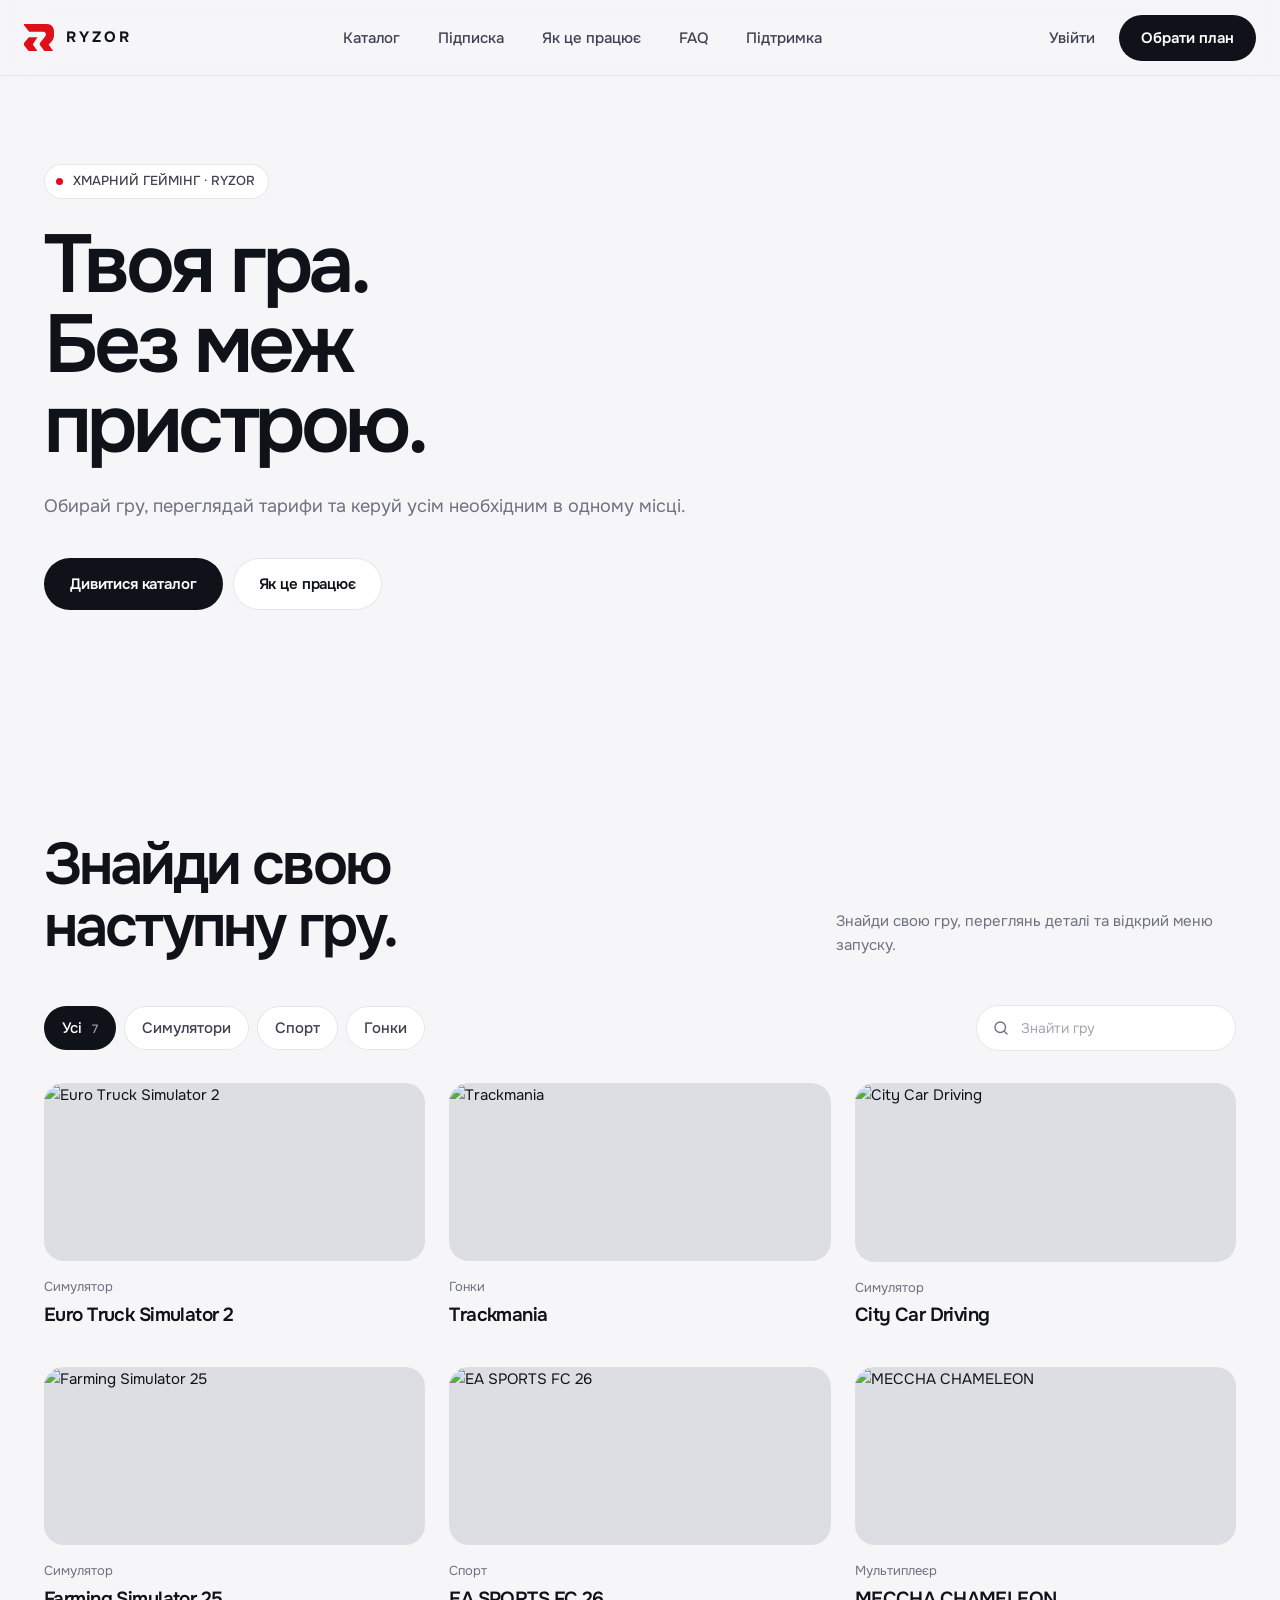
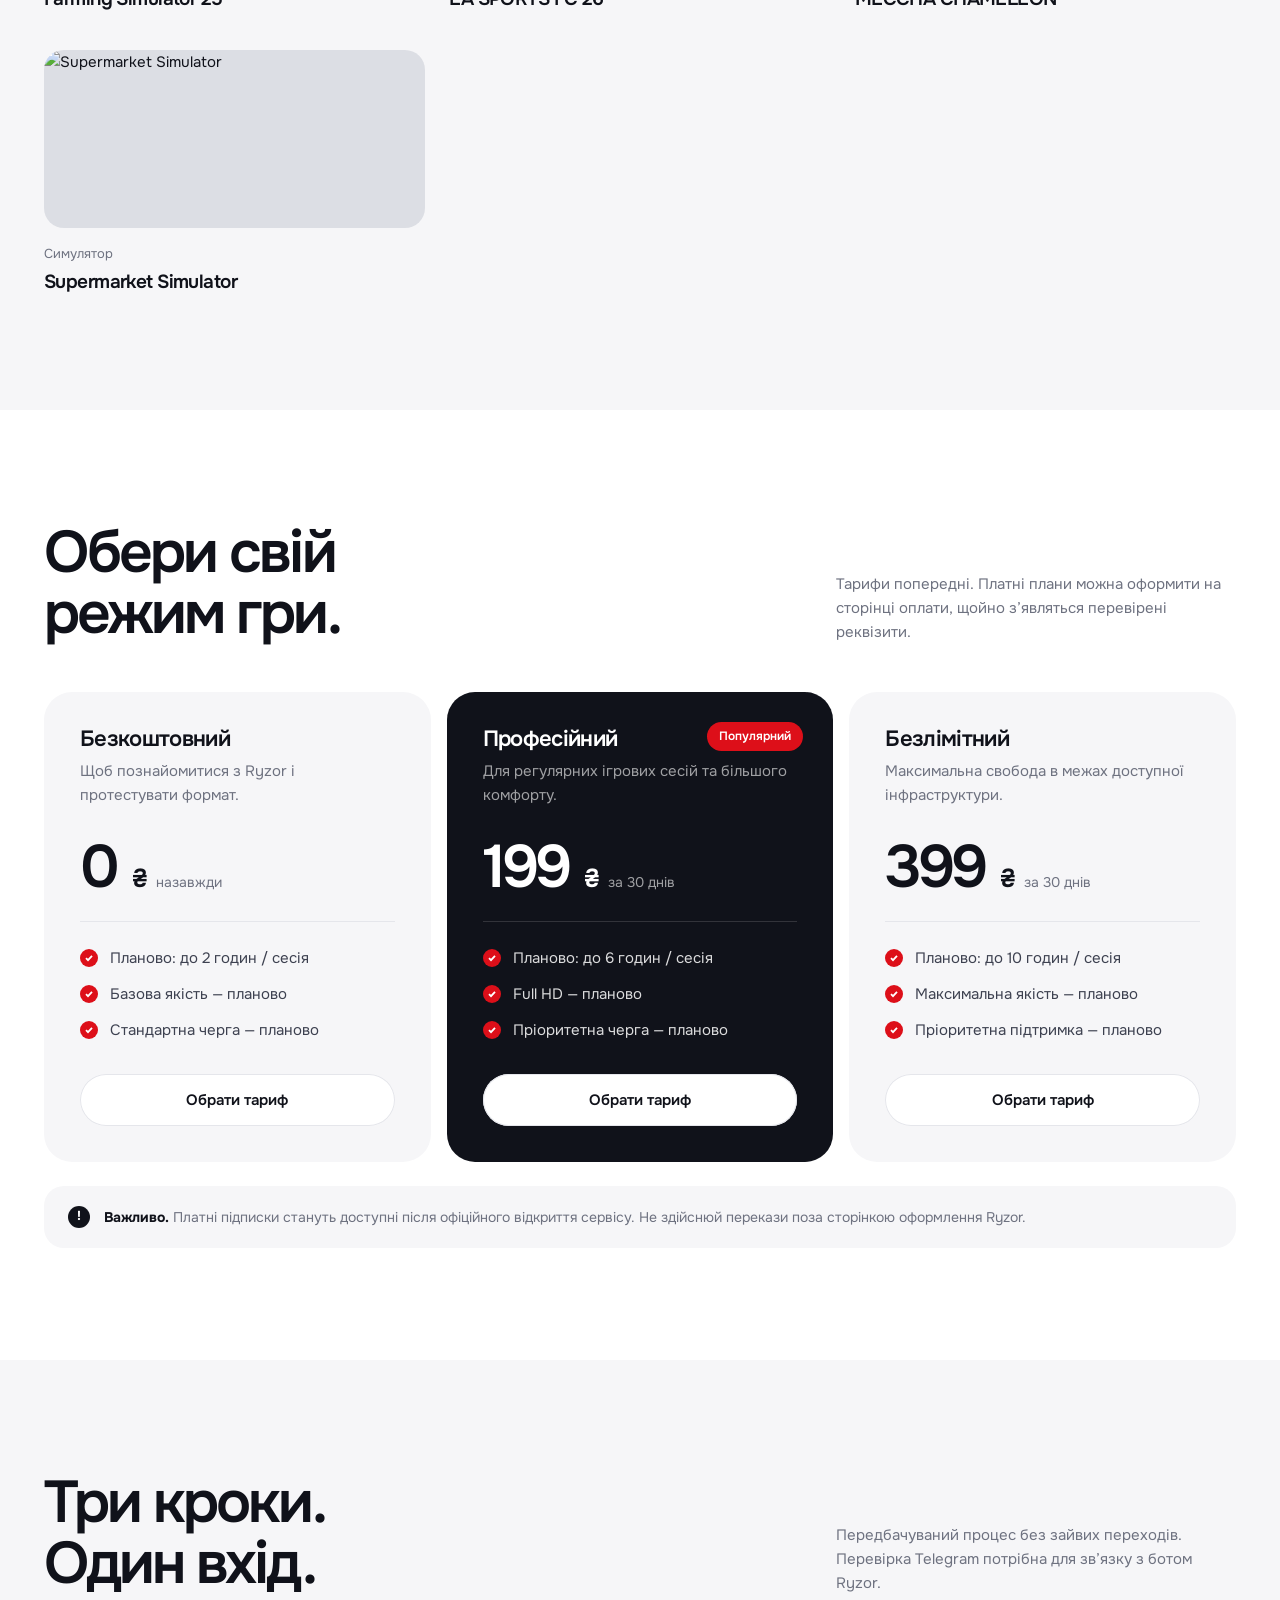
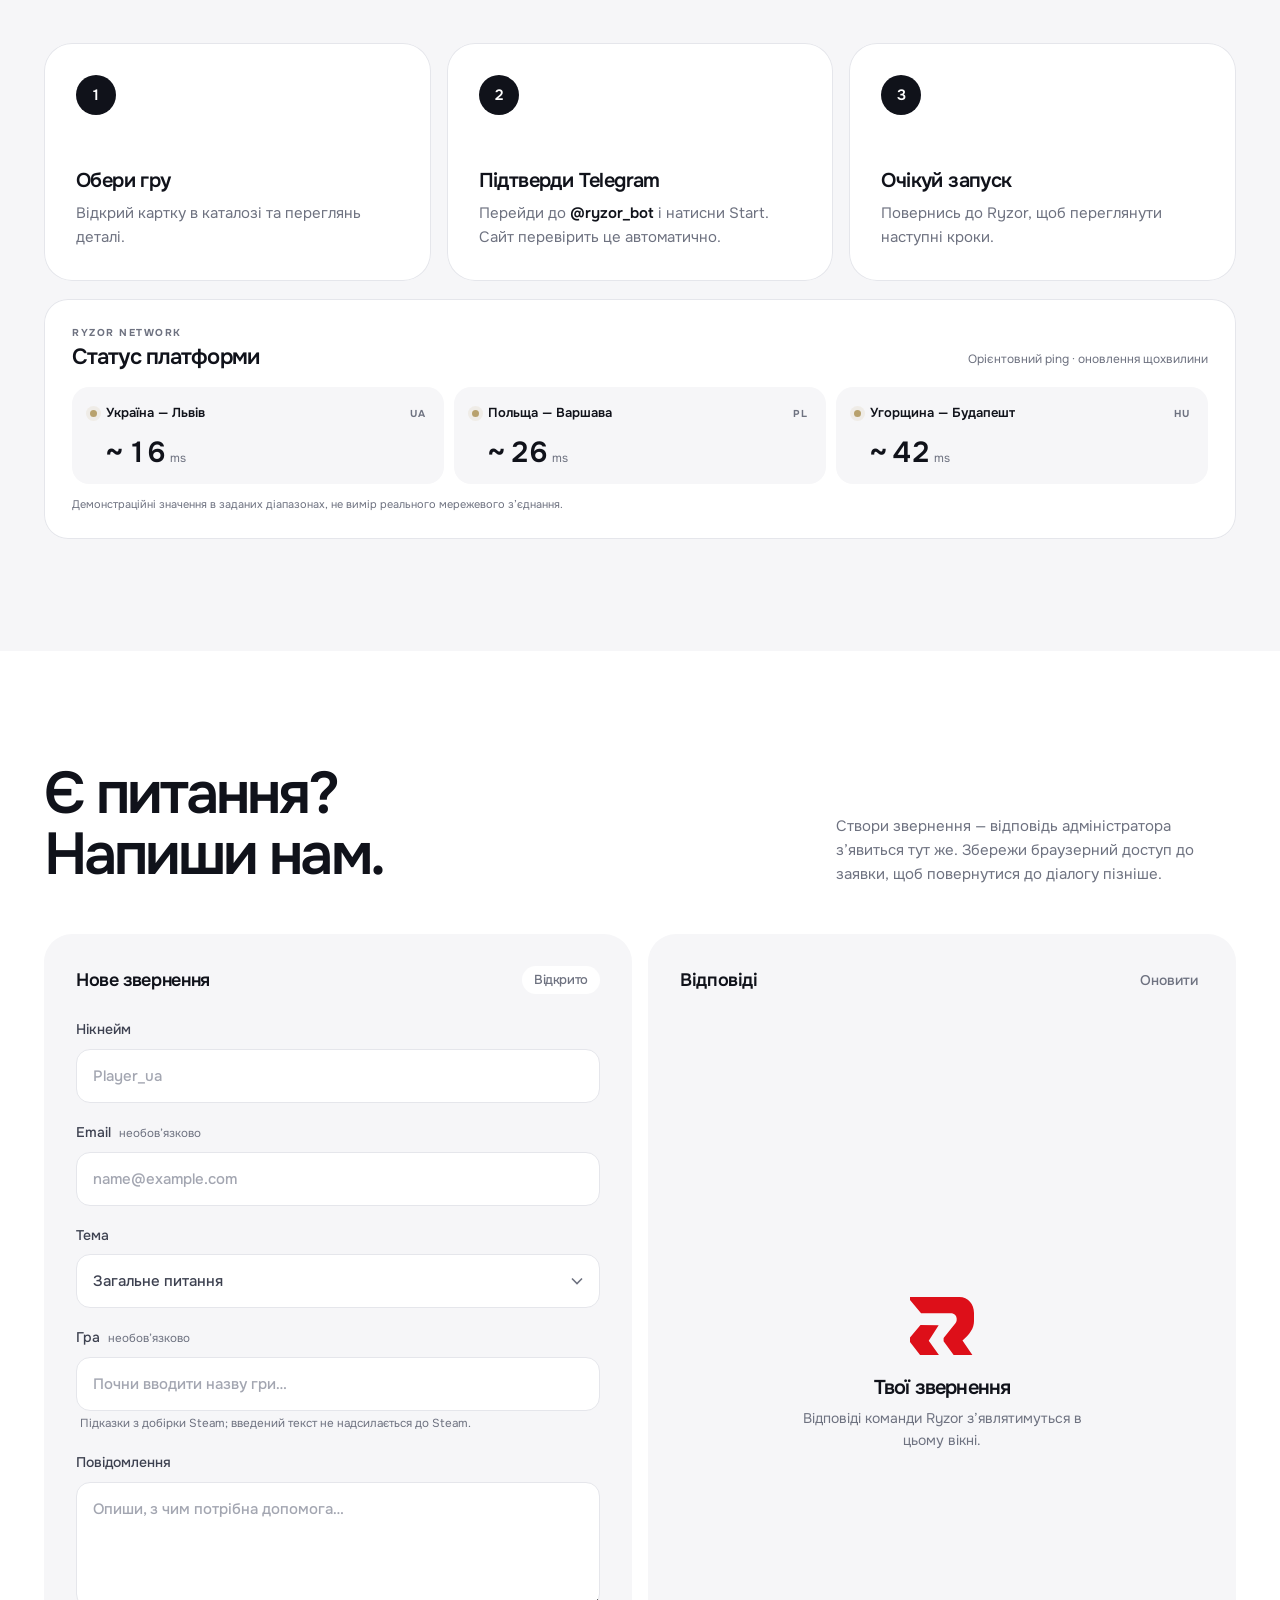
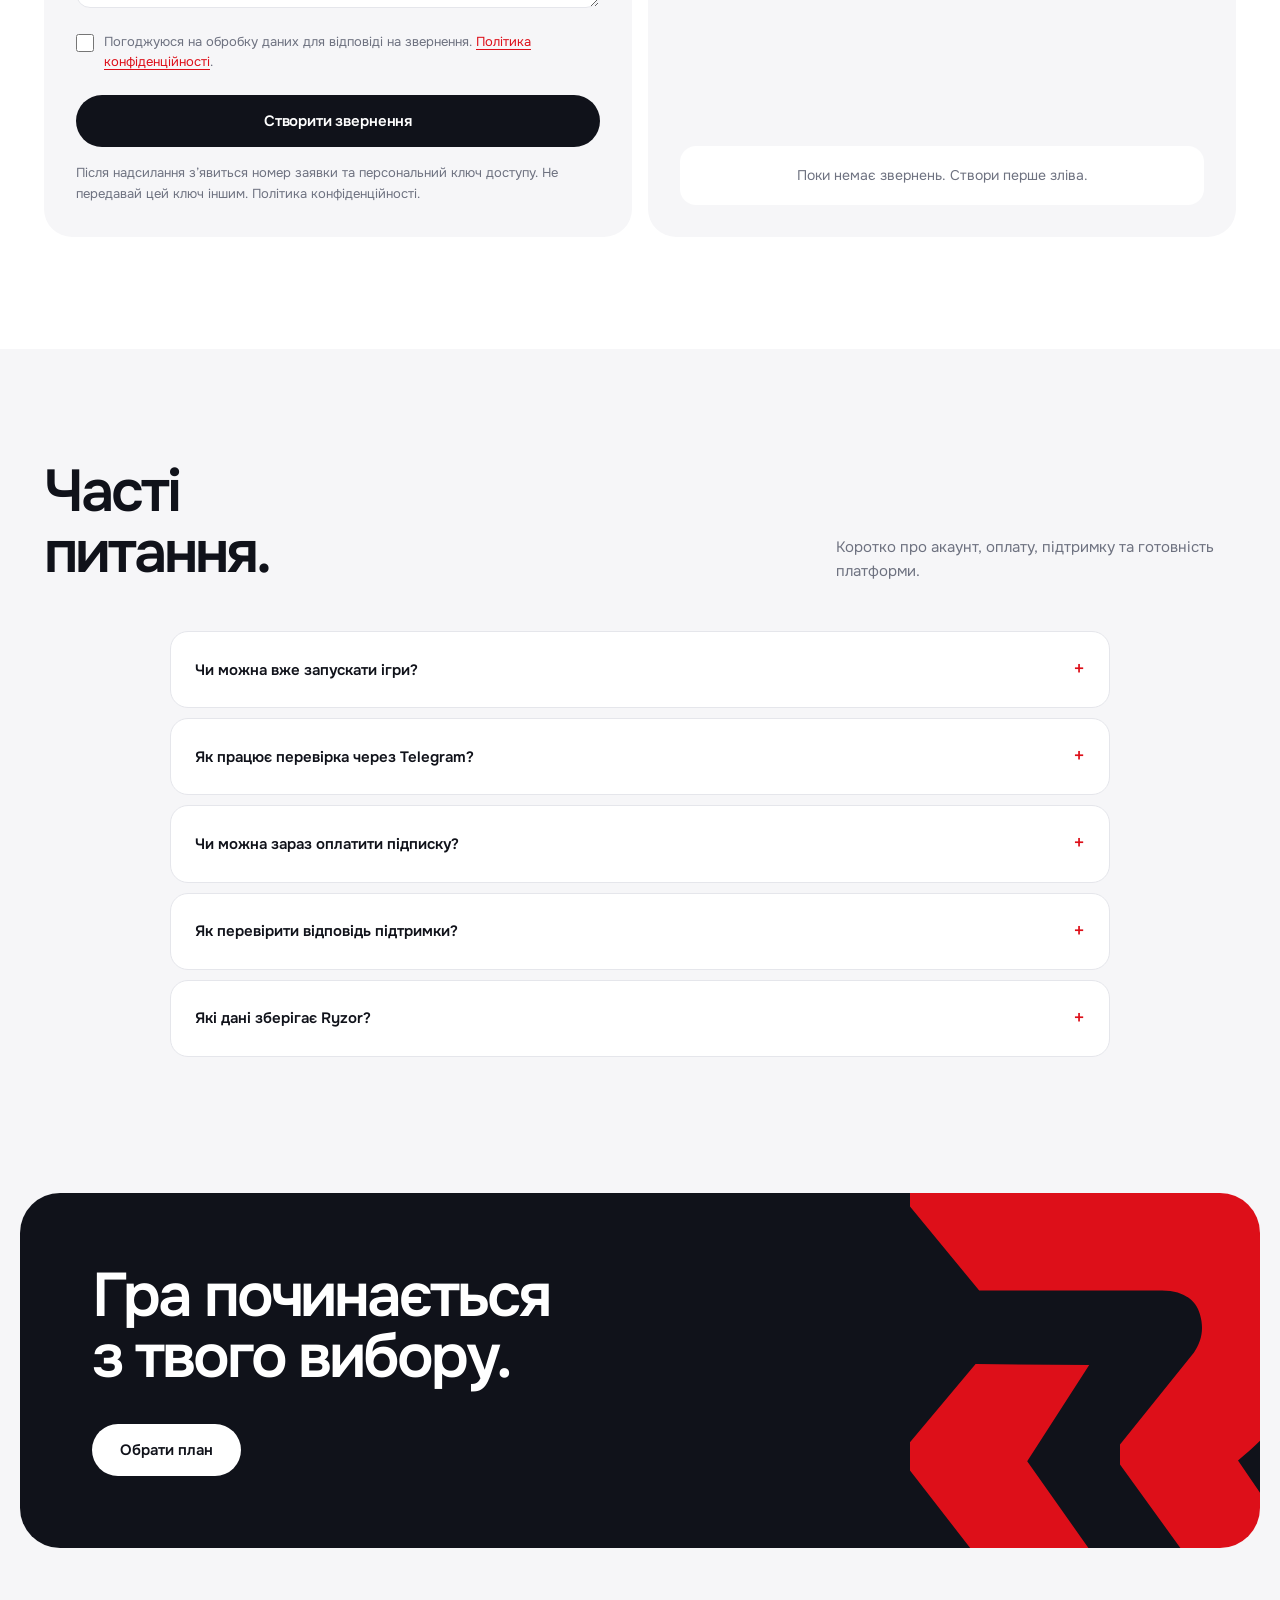
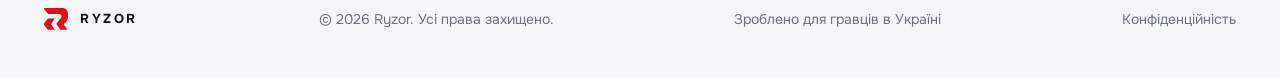
==== commit fc86f6a6: "Add files via upload" ====
--- a/index.html
+++ b/index.html
@@ -29,22 +29,16 @@
   <main>
     <section class="hero" id="home">
       <div class="hero-copy">
-        <div class="overline"><span class="overline-line"></span> Платформа готується до запуску</div>
+        <div class="overline"><span class="overline-line"></span> ХМАРНИЙ ГЕЙМІНГ · RYZOR</div>
         <h1>Твоя гра.<br>Без меж<br>пристрою.</h1>
-        <p class="hero-lead">Платформа Ryzor готується до запуску. Переглянь каталог, ознайомся з планами тарифів і залиш звернення, поки ми завершуємо підготовку серверів.</p>
+        <p class="hero-lead">Обирай гру, переглядай тарифи та керуй усім необхідним в одному місці.</p>
         <div class="hero-buttons"><a class="btn btn-acid" href="#games">Дивитися каталог</a><a class="btn btn-quiet" href="#how">Як це працює</a></div>
       </div>
-      <figure class="hero-art" aria-label="Приклад гри з каталогу Ryzor">
-        <div class="hero-game-main">
-          <img src="https://shared.akamai.steamstatic.com/store_item_assets/steam/apps/227300/header.jpg" alt="Euro Truck Simulator 2" fetchpriority="high" referrerpolicy="no-referrer">
-          <div class="hero-image-shade"></div>
-          <div class="hero-game-caption"><strong>Euro Truck Simulator 2</strong><small>Симулятор водіння у каталозі</small></div>
-        </div>
-      </figure>
+
     </section>
 
     <section class="section catalog-section" id="games">
-      <div class="section-head"><div><h2>Обирай гру.<br>Хмару ми готуємо.</h2></div><p class="section-aside">Каталог — це добірка ігор, які розглядаються для платформи. Натисни на картку, щоб відкрити вікно запуску та пройти перевірку Telegram.</p></div>
+      <div class="section-head"><div><h2>Знайди свою<br>наступну гру.</h2></div><p class="section-aside">Знайди свою гру, переглянь деталі та відкрий меню запуску.</p></div>
       <div class="catalog-controls"><div class="filters" role="group" aria-label="Фільтр ігор"><button class="filter is-active" data-filter="all" aria-pressed="true">Усі <span>7</span></button><button class="filter" data-filter="sim" aria-pressed="false">Симулятори</button><button class="filter" data-filter="sport" aria-pressed="false">Спорт</button><button class="filter" data-filter="racing" aria-pressed="false">Гонки</button></div><label class="search-box"><span aria-hidden="true"><svg viewBox="0 0 24 24"><circle cx="11" cy="11" r="7"/><path d="m20 20-3.500-3.500"/></svg></span><input id="gameSearch" type="search" placeholder="Знайти гру" aria-label="Знайти гру"></label></div>
       <div class="game-grid" id="gameGrid">
         <article class="game-card" data-category="sim" data-search="euro truck simulator 2 вантажівки дороги європа"><button class="game-open" type="button" data-game="Euro Truck Simulator 2" data-image="https://shared.akamai.steamstatic.com/store_item_assets/steam/apps/227300/header.jpg" data-description="Доставляй вантажі дорогами Європи, відкривай маршрути та розвивай транспортну компанію." data-kind="Симулятор, водіння"><span class="game-image"><img src="https://shared.akamai.steamstatic.com/store_item_assets/steam/apps/227300/header.jpg" alt="Euro Truck Simulator 2" loading="lazy" referrerpolicy="no-referrer"><span class="game-number">01</span><span class="game-arrow">↗</span></span><span class="game-meta"><span>Симулятор</span><span>01 / 07</span></span><strong>Euro Truck Simulator 2</strong><span class="game-action-label">ВІДКРИТИ ГРУ <b>↗</b></span></button></article>
@@ -66,15 +60,22 @@
           <article class="plan plan-main"><div class="plan-top"><span class="plan-tag">Популярний</span></div><h3>Професійний</h3><p>Для регулярних ігрових сесій та більшого комфорту.</p><div class="plan-price">199 <small>₴</small><span>за 30 днів</span></div><ul><li>Планово: до 6 годин / сесія</li><li>Full HD — планово</li><li>Пріоритетна черга — планово</li></ul><a class="plan-link" href="payment.html?plan=pro">Обрати тариф <b>↗</b></a></article>
           <article class="plan"><h3>Безлімітний</h3><p>Максимальна свобода в межах доступної інфраструктури.</p><div class="plan-price">399 <small>₴</small><span>за 30 днів</span></div><ul><li>Планово: до 10 годин / сесія</li><li>Максимальна якість — планово</li><li>Пріоритетна підтримка — планово</li></ul><a class="plan-link" href="payment.html?plan=unlimited">Обрати тариф <b>↗</b></a></article>
         </div>
-        <div class="plans-disclaimer"><span>!</span><p><strong>Важливо.</strong> Ryzor ще готує хмарні сервери. Оплата зараз є заявкою на майбутній тариф, а не гарантією миттєвого запуску ігрової сесії. Реквізити не показуються, поки власник не налаштує їх.</p></div>
+        <div class="plans-disclaimer"><span>!</span><p><strong>Важливо.</strong> Платні підписки стануть доступні після офіційного відкриття сервісу. Не здійснюй перекази поза сторінкою оформлення Ryzor.</p></div>
       </div>
     </section>
 
-    <section class="how-section section" id="how"><div class="section-head"><div><h2>Три кроки.<br>Один вхід.</h2></div><p class="section-aside">Передбачуваний процес без зайвих переходів. Перевірка Telegram потрібна для зв’язку з ботом Ryzor.</p></div><div class="steps-grid"><article><span>1</span><h3>Обери гру</h3><p>Відкрий картку в каталозі та переглянь деталі.</p><b>↘</b></article><article><span>2</span><h3>Підтверди Telegram</h3><p>Перейди до <b>@ryzor_bot</b> і натисни Start. Сайт перевірить це автоматично.</p><b>↘</b></article><article><span>3</span><h3>Очікуй запуск</h3><p>Після підключення серверів тут з’явиться реальна ігрова сесія.</p><b>✓</b></article></div><div class="infra-note service-status" id="serviceStatus" aria-live="polite">
-        <span class="infra-dot" id="serviceStatusDot"></span>
-        <div class="service-status-copy"><strong id="serviceStatusTitle">Перевіряємо стан сервісу…</strong><p id="serviceStatusText">Статус оновиться автоматично після відповіді API. Ігрові сервери ще не підключені.</p>
-          <div class="status-badges"><span>API <b id="apiStatusValue">Перевірка</b></span><span>База <b id="databaseStatusValue">—</b></span><span>Telegram <b id="telegramStatusValue">—</b></span><span>Політика <b id="privacyStatusValue">—</b></span><span>Стримінг <b id="streamStatusValue">Не запущено</b></span></div>
+    <section class="how-section section" id="how"><div class="section-head"><div><h2>Три кроки.<br>Один вхід.</h2></div><p class="section-aside">Передбачуваний процес без зайвих переходів. Перевірка Telegram потрібна для зв’язку з ботом Ryzor.</p></div><div class="steps-grid"><article><span>1</span><h3>Обери гру</h3><p>Відкрий картку в каталозі та переглянь деталі.</p><b>↘</b></article><article><span>2</span><h3>Підтверди Telegram</h3><p>Перейди до <b>@ryzor_bot</b> і натисни Start. Сайт перевірить це автоматично.</p><b>↘</b></article><article><span>3</span><h3>Очікуй запуск</h3><p>Повернись до Ryzor, щоб переглянути наступні кроки.</p><b>✓</b></article></div>
+      <div class="server-status-panel" role="region" aria-labelledby="serverStatusTitle">
+        <div class="server-status-header">
+          <div><span class="server-status-kicker">RYZOR NETWORK</span><h3 id="serverStatusTitle">Статус платформи</h3></div>
+          <span class="server-status-update">Орієнтовний ping · оновлення щохвилини</span>
         </div>
+        <div class="server-list">
+          <article class="server-card" data-min="7" data-max="21"><div class="server-card-top"><span class="server-indicator" aria-hidden="true"></span><strong>Україна — Львів</strong><span class="server-code">UA</span></div><div class="server-ping"><strong data-server-ping>—</strong><span>ms</span></div></article>
+          <article class="server-card" data-min="21" data-max="37"><div class="server-card-top"><span class="server-indicator" aria-hidden="true"></span><strong>Польща — Варшава</strong><span class="server-code">PL</span></div><div class="server-ping"><strong data-server-ping>—</strong><span>ms</span></div></article>
+          <article class="server-card" data-min="35" data-max="47"><div class="server-card-top"><span class="server-indicator" aria-hidden="true"></span><strong>Угорщина — Будапешт</strong><span class="server-code">HU</span></div><div class="server-ping"><strong data-server-ping>—</strong><span>ms</span></div></article>
+        </div>
+        <p class="server-status-note">Демонстраційні значення в заданих діапазонах, не вимір реального мережевого з’єднання.</p>
       </div></section>
 
     <section class="support-section" id="support"><div class="section support-inner"><div class="section-head"><div><h2>Є питання?<br>Напиши нам.</h2></div><p class="section-aside">Створи звернення — відповідь адміністратора з’явиться тут же. Збережи браузерний доступ до заявки, щоб повернутися до діалогу пізніше.</p></div>
@@ -87,9 +88,9 @@
     <section class="faq-section section" id="faq">
       <div class="section-head"><div><h2>Часті<br>питання.</h2></div><p class="section-aside">Коротко про акаунт, оплату, підтримку та готовність платформи.</p></div>
       <div class="faq-list">
-        <details><summary>Чи можна вже запускати ігри?</summary><p>Поки ні. Каталог і перевірка Telegram готові, але віддалені ігрові сервери та відеостримінг ще не підключені. Сайт показує цей статус відкрито.</p></details>
+        <details><summary>Чи можна вже запускати ігри?</summary><p>Поки доступні каталог і перевірка Telegram. Про відкриття ігрових сесій буде повідомлено окремо.</p></details>
         <details><summary>Як працює перевірка через Telegram?</summary><p>Після натискання кнопки сайт створює одноразове посилання. У боті потрібно натиснути Start. Це підтверджує Telegram-контакт, але саме по собі не створює ігрову сесію.</p></details>
-        <details><summary>Чи можна зараз оплатити підписку?</summary><p>Ні. Приймання замовлень вимкнено, доки не будуть запущені хмарні сервери, налаштовані реквізити та перевірені умови сервісу. Не переказуй кошти заздалегідь.</p></details>
+        <details><summary>Чи можна зараз оплатити підписку?</summary><p>Платні замовлення поки недоступні. Не переказуй кошти поза офіційною сторінкою Ryzor.</p></details>
         <details><summary>Як перевірити відповідь підтримки?</summary><p>Створи звернення в розділі «Підтримка». Номер і ключ доступу збережуться в цьому браузері, а відповіді адміністратора з’являтимуться в тому самому чаті.</p></details>
         <details><summary>Які дані зберігає Ryzor?</summary><p>Дані Google-акаунта, профілю, сесії входу, звернень та замовлень — лише для роботи відповідних функцій. Деталі, строки зберігання й права користувача описані в <a href="privacy.html">Політиці конфіденційності</a>.</p></details>
       </div>
@@ -101,7 +102,7 @@
   <footer class="footer"><a class="wordmark" href="#top"><svg class="logo-mark" viewBox="0 0 100 91" aria-hidden="true"><path d="M16.4 43.9 0 63.4v7.1l15.7 20.2h29.5L29.3 68.2l15.5-24.1z"/><path d="M0 0h77c14 0 23 11 23 25v13c0 11-7 21-18 30l15.5 22.7H68.2L52.5 69v-5L71 41c2-3 2.5-6 1.5-9.5-.8-3-3.5-6-9.5-6H17.3L0 4.5z"/></svg><span>RYZOR</span></a><span>© <span id="year"></span> Ryzor. Усі права захищено.</span><span>Зроблено для гравців в Україні</span><a href="privacy.html">Конфіденційність</a></footer>
 
   <div class="modal-backdrop" id="gameModal" hidden>
-    <section class="game-modal" role="dialog" aria-modal="true" aria-labelledby="modalGameTitle"><button class="modal-close" type="button" id="closeGameModal" aria-label="Закрити">×</button><div class="modal-art"><img id="modalGameImage" src="" alt=""><span id="modalGameKind"></span></div><div class="modal-content"><h2 id="modalGameTitle"></h2><p id="modalGameDescription"></p><div class="modal-divider"></div><div class="launch-state" id="launchState"><span class="state-marker">1</span><div><strong>Перед запуском</strong><p>Підтверди, що хочеш продовжити, та натисни Start у Telegram-боті <b>@ryzor_bot</b>. Після цього сайт підтвердить підключення.</p></div></div><button class="btn btn-acid modal-launch" type="button" id="startTelegram">Перейти до Telegram</button><p class="modal-note" id="launchHint">Це перевірка підключення бота. Вона не відкриває Steam і не запускає віддалену сесію — хмарні сервери ще готуються.</p><a class="modal-secondary" href="https://t.me/ryzor_bot" target="_blank" rel="noopener noreferrer">Відкрити @ryzor_bot окремо</a></div></section>
+    <section class="game-modal" role="dialog" aria-modal="true" aria-labelledby="modalGameTitle"><button class="modal-close" type="button" id="closeGameModal" aria-label="Закрити">×</button><div class="modal-art"><img id="modalGameImage" src="" alt=""><span id="modalGameKind"></span></div><div class="modal-content"><h2 id="modalGameTitle"></h2><p id="modalGameDescription"></p><div class="modal-divider"></div><div class="launch-state" id="launchState"><span class="state-marker">1</span><div><strong>Перед запуском</strong><p>Підтверди, що хочеш продовжити, та натисни Start у Telegram-боті <b>@ryzor_bot</b>. Після цього сайт підтвердить підключення.</p></div></div><button class="btn btn-acid modal-launch" type="button" id="startTelegram">Перейти до Telegram</button><p class="modal-note" id="launchHint">Підтверди Telegram у боті, щоб продовжити.</p><a class="modal-secondary" href="https://t.me/ryzor_bot" target="_blank" rel="noopener noreferrer">Відкрити @ryzor_bot окремо</a></div></section>
   </div>
   <div class="toast" id="toast" role="status" aria-live="polite"></div>
   <nav class="mobile-dock" aria-label="Швидка навігація"><a href="#games">Ігри</a><a href="#plans">Тарифи</a><a href="#support">Підтримка</a></nav>
--- a/style.css
+++ b/style.css
@@ -5,17 +5,13 @@
 .top-actions{display:flex;align-items:center;gap:8px}.top-account{padding:10px 16px;font-weight:500;color:var(--ink2);border-radius:999px}.top-account:hover{color:var(--red)}.top-account span{display:none}
 .top-cta{background:var(--ink);color:#fff;padding:11px 22px;border-radius:999px;font-weight:600;transition:background .25s}.top-cta:hover{background:var(--red)}.top-cta span,.live-pill,.grain{display:none}
 .nav-toggle{display:none;border:0;background:none;font-size:22px;padding:6px 10px}
-.hero{max-width:1240px;margin:0 auto;padding:72px 24px 120px;display:grid;grid-template-columns:1fr 1.05fr;gap:72px;align-items:center}
+.hero{max-width:1240px;margin:0 auto;padding:88px 24px 112px;display:grid;grid-template-columns:minmax(0,1fr);align-items:center}
+.hero-copy{max-width:850px}
 .hero-copy>*{animation:rise .9s var(--ease) both}.hero-copy>:nth-child(2){animation-delay:.08s}.hero-copy>:nth-child(3){animation-delay:.16s}.hero-copy>:nth-child(4){animation-delay:.24s}
 .overline{display:inline-flex;align-items:center;gap:10px;padding:7px 14px 7px 12px;border-radius:999px;background:#fff;box-shadow:inset 0 0 0 1px var(--line);color:var(--ink2);font-size:13px;font-weight:500}.overline-line{width:7px;height:7px;border-radius:50%;background:var(--red)}
 h1{font-size:clamp(46px,6.4vw,96px);line-height:.98;letter-spacing:-.055em;margin:26px 0 26px;font-weight:600}
-.hero-lead{max-width:470px;color:var(--mute);font-size:18px;line-height:1.6}
+.hero-lead{max-width:650px;color:var(--mute);font-size:18px;line-height:1.6}
 .hero-buttons{display:flex;flex-wrap:wrap;gap:10px;margin-top:38px}
-.hero-art{position:relative;margin:0;animation:rise 1.1s .12s var(--ease) both}
-.hero-art{padding-top:30%}.hero-art::before{content:"";position:absolute;right:0;top:0;width:52%;aspect-ratio:100/91;z-index:0;background:url("assets/logo-mark.svg") center/contain no-repeat}
-.hero-game-main{position:relative;z-index:1;border-radius:32px;overflow:hidden;aspect-ratio:460/300;background:#d9dbe1;box-shadow:0 40px 80px -30px rgba(16,18,26,.45)}
-.hero-game-main img{width:100%;height:100%;object-fit:cover;display:block}.hero-image-shade{position:absolute;inset:0;background:linear-gradient(0deg,rgba(10,12,18,.72),transparent 55%)}
-.hero-game-caption{position:absolute;left:28px;bottom:26px;right:28px;display:flex;flex-direction:column;gap:2px;color:#fff}.hero-game-caption small{font-size:13px;opacity:.75;order:2}.hero-game-caption strong{font-size:clamp(22px,2.6vw,32px);font-weight:600;letter-spacing:-.03em;line-height:1.1}.hero-game-caption span{display:none}
 .hero-image-index,.hero-art-top,.hero-system-row,.hero-stamp,.hero-foot,.hero-bottomline,.ticker,.section-index,.game-number,.game-action-label,.game-meta span:last-child,.plan-link b,.steps-grid article>b,.panel-status i,.final-strip>div>span{display:none}
 .section{max-width:1240px;margin:0 auto;padding:112px 24px}
 .section-head{display:flex;justify-content:space-between;align-items:flex-end;gap:40px;margin-bottom:48px}.section-head h2{font-size:clamp(34px,4.6vw,60px);letter-spacing:-.05em}.section-head h2 span{color:inherit}.section-aside{max-width:400px;color:var(--mute);font-size:15px}
@@ -60,7 +56,7 @@
 .launch-state{display:flex;gap:14px}.state-marker{flex:none;width:34px;height:34px;display:grid;place-items:center;border-radius:50%;background:var(--bg);font-weight:600;font-size:14px}.state-marker.state-ok{background:var(--red);color:#fff}.launch-state strong{font-weight:600}.launch-state p{color:var(--mute);font-size:14px;margin-top:2px}.launch-state b{color:var(--ink)}
 .modal-launch{width:100%;margin-top:26px}.modal-launch:disabled{cursor:wait}.modal-note{margin-top:14px;font-size:13px;color:var(--mute)}.modal-secondary{margin-top:12px;font-size:14px;font-weight:500;text-decoration:underline;text-underline-offset:4px;text-decoration-color:var(--line)}.modal-secondary:hover{color:var(--red)}
 .toast{position:fixed;left:50%;bottom:32px;z-index:60;transform:translate(-50%,16px);opacity:0;pointer-events:none;transition:.3s var(--ease);padding:14px 22px;border-radius:999px;background:var(--ink);color:#fff;font-size:14px;max-width:calc(100% - 32px);box-shadow:0 16px 40px -10px rgba(0,0,0,.4)}.toast.show{opacity:1;transform:translate(-50%,0)}
-@media(max-width:1000px){.hero{grid-template-columns:1fr;gap:48px;padding-top:48px;padding-bottom:80px}.hero-art{max-width:620px}.game-grid{grid-template-columns:repeat(2,1fr)}.plans-grid,.steps-grid,.support-layout{grid-template-columns:1fr}.plan{min-height:0}.plan>p{min-height:0}.steps-grid h3{margin-top:32px}.section-head{flex-direction:column;align-items:flex-start;gap:16px}.final-strip{margin:24px 16px 0;padding:48px 32px;background-size:260px;background-position:right -70px bottom -30px}}
+@media(max-width:1000px){.hero{grid-template-columns:minmax(0,1fr);gap:0;padding-top:64px;padding-bottom:88px}.game-grid{grid-template-columns:repeat(2,1fr)}.plans-grid,.steps-grid,.support-layout{grid-template-columns:1fr}.plan{min-height:0}.plan>p{min-height:0}.steps-grid h3{margin-top:32px}.section-head{flex-direction:column;align-items:flex-start;gap:16px}.final-strip{margin:24px 16px 0;padding:48px 32px;background-size:260px;background-position:right -70px bottom -30px}}
 @media(max-width:720px){.topbar{height:64px;padding:0 16px}.nav-toggle{display:block}.main-nav{display:none;position:absolute;left:12px;right:12px;top:68px;flex-direction:column;padding:10px;border-radius:24px;background:#fff;box-shadow:0 24px 60px -16px rgba(16,18,26,.3)}.main-nav.open{display:flex}.main-nav a{padding:14px 16px}.top-cta{display:none}
 .section{padding:72px 16px}.hero{padding-left:16px;padding-right:16px}.catalog-controls{flex-direction:column;align-items:stretch}.search-box{width:100%}.game-grid{grid-template-columns:1fr;gap:28px}.panel,.plan,.steps-grid article{padding:24px}.plan-price{font-size:52px}
 .modal-backdrop{align-items:end;padding:8px}.game-modal{grid-template-columns:1fr;max-height:92vh;overflow:auto;border-radius:28px}.modal-art{min-height:170px;height:170px}.modal-content{padding:28px 24px 26px}
@@ -69,5 +65,20 @@
 .support-privacy-consent{display:flex!important;gap:10px;align-items:flex-start;margin:2px 0 18px!important;color:var(--mute)!important;font-size:13px!important;font-weight:400!important}.support-privacy-consent input{flex:none;width:18px;height:18px;margin:2px 0 0;accent-color:var(--red)}.support-privacy-consent span{display:block;line-height:1.5}.support-privacy-consent a,.modal-note a{color:var(--red);text-decoration:underline;text-underline-offset:3px}.chat-head-actions{display:flex;align-items:center;gap:8px}.chat-head-actions #deleteTicket{width:auto;padding:8px 10px;background:transparent;color:var(--red);font-size:13px}.chat-head-actions #deleteTicket:hover{background:#fff0f1}
 .game-suggestions{position:relative;z-index:10;margin-top:4px;padding:6px;border:1px solid var(--line);border-radius:14px;background:#fff;box-shadow:0 12px 30px rgba(16,18,26,.12)}.game-suggestion{display:grid;grid-template-columns:76px 1fr auto;align-items:center;gap:10px;width:100%;padding:7px;border:0;border-radius:10px;background:#fff;text-align:left}.game-suggestion:hover,.game-suggestion[aria-selected=true]{background:var(--bg)}.game-suggestion img{width:76px;aspect-ratio:460/215;object-fit:cover;border-radius:7px}.game-suggestion span{font-size:13px;font-weight:600}.game-suggestion small{color:var(--mute);font-size:11px}
 .faq-list{display:grid;gap:10px;max-width:940px;margin:0 auto}.faq-list details{padding:20px 24px;border:1px solid var(--line);border-radius:18px;background:#fff}.faq-list summary{cursor:pointer;list-style:none;font-weight:600;display:flex;justify-content:space-between;gap:18px;align-items:center}.faq-list summary::-webkit-details-marker{display:none}.faq-list summary::after{content:'+';font-size:22px;font-weight:400;color:var(--red)}.faq-list details[open] summary::after{content:'−'}.faq-list p{max-width:760px;margin-top:14px;color:var(--mute);font-size:14px}.faq-list a{color:var(--red);text-decoration:underline}
-.status-badges{display:flex;flex-wrap:wrap;gap:8px;margin-top:14px}.status-badges span{padding:6px 10px;border-radius:999px;background:var(--bg);color:var(--mute);font-size:12px}.status-badges b{color:var(--ink);font-weight:600}.status-badges b.is-ok{color:#167546}.status-badges b.is-warn{color:var(--red2)}.service-status-copy{min-width:0}
-@media(max-width:600px){.faq-list details{padding:16px 18px}.game-suggestion{grid-template-columns:62px 1fr}.game-suggestion img{width:62px}.game-suggestion small{display:none}.status-badges{gap:6px}.status-badges span{font-size:11px}}
+.server-status-panel{margin-top:18px;padding:26px 28px;border-radius:24px;background:#fff;box-shadow:inset 0 0 0 1px var(--line)}
+.server-status-header{display:flex;align-items:flex-end;justify-content:space-between;gap:18px;margin-bottom:18px}
+.server-status-kicker{display:block;margin-bottom:5px;color:var(--mute);font-size:10px;font-weight:700;letter-spacing:.15em}
+.server-status-header h3{font-size:22px;letter-spacing:-.04em}
+.server-status-update{color:var(--mute);font-size:12px;white-space:nowrap}
+.server-list{display:grid;grid-template-columns:repeat(3,minmax(0,1fr));gap:10px}
+.server-card{min-width:0;padding:16px 18px;border-radius:17px;background:var(--bg)}
+.server-card-top{display:flex;align-items:center;gap:9px;min-width:0}
+.server-card-top strong{overflow:hidden;text-overflow:ellipsis;white-space:nowrap;font-size:13px;font-weight:600}
+.server-indicator{width:7px;height:7px;flex:none;border-radius:50%;background:#b8a16c;box-shadow:0 0 0 4px rgba(184,161,108,.12)}
+.server-code{margin-left:auto;color:var(--mute);font-size:10px;font-weight:700;letter-spacing:.08em}
+.server-ping{display:flex;align-items:baseline;gap:5px;margin:14px 0 0 16px;font-variant-numeric:tabular-nums}
+.server-ping strong{font-size:29px;font-weight:600;line-height:1;letter-spacing:-.05em}
+.server-ping span{color:var(--mute);font-size:12px}
+.server-status-note{margin-top:13px;color:var(--mute);font-size:11px;line-height:1.45}
+@media(max-width:600px){.server-status-panel{padding:20px 18px}.server-status-header{align-items:flex-start;flex-direction:column;gap:5px}.server-list{grid-template-columns:1fr}.server-card{display:flex;align-items:center;justify-content:space-between;padding:15px 16px}.server-ping{margin:0 0 0 12px}.server-ping strong{font-size:25px}.server-status-update{white-space:normal}.server-card-top{flex:1}}
+@media(max-width:600px){.faq-list details{padding:16px 18px}.game-suggestion{grid-template-columns:62px 1fr}.game-suggestion img{width:62px}.game-suggestion small{display:none}}
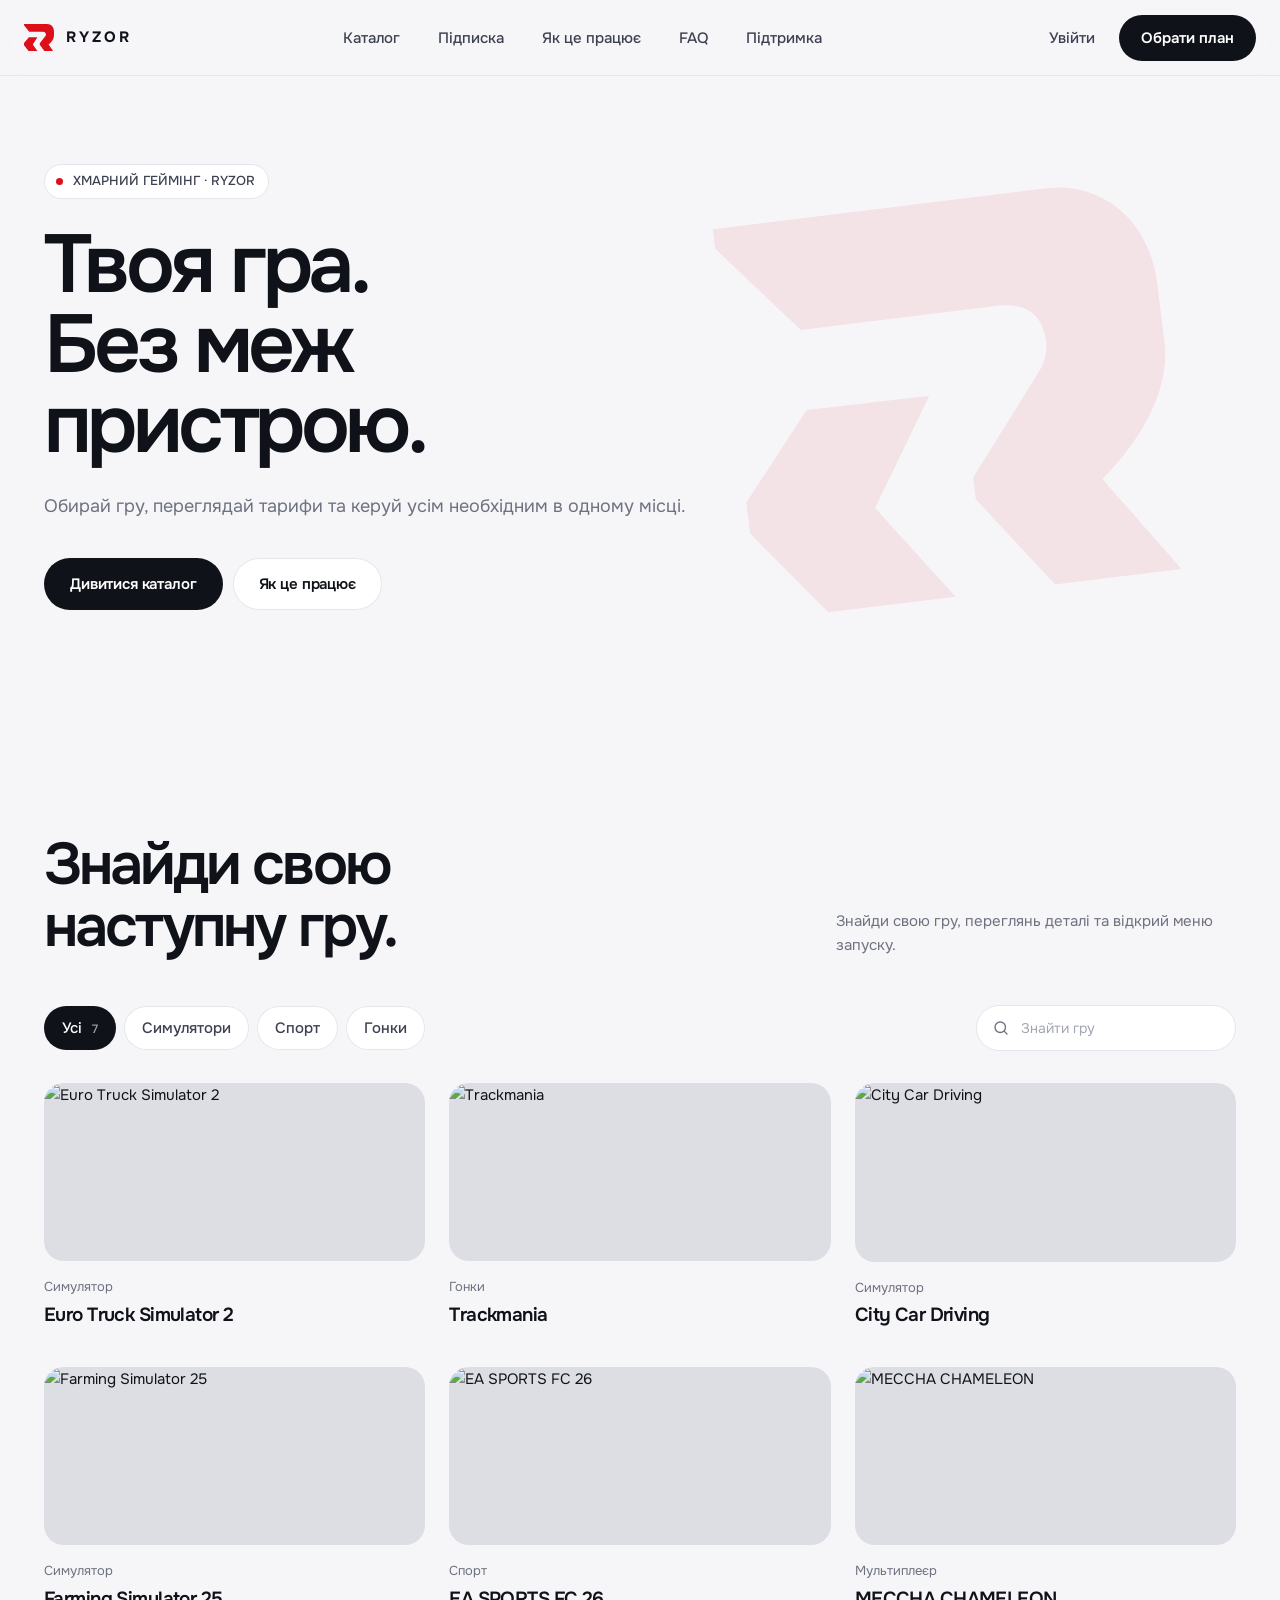
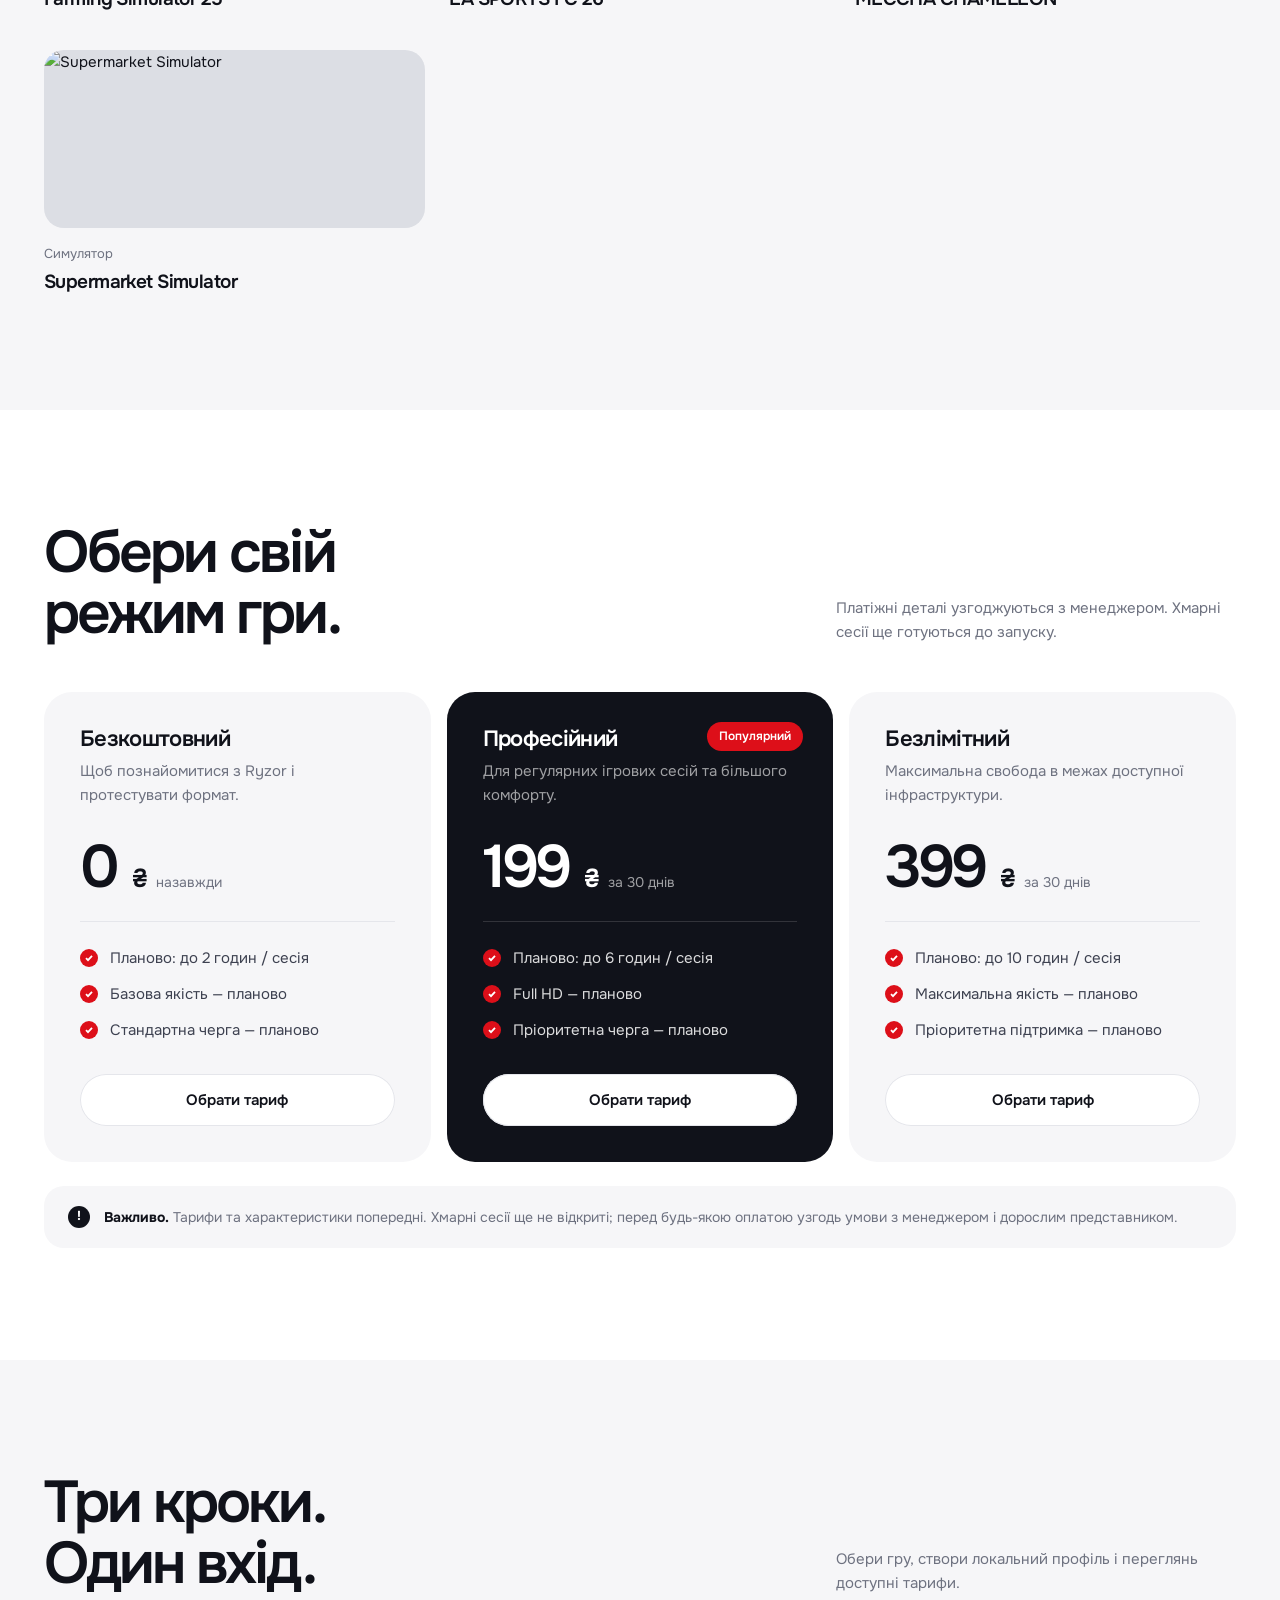
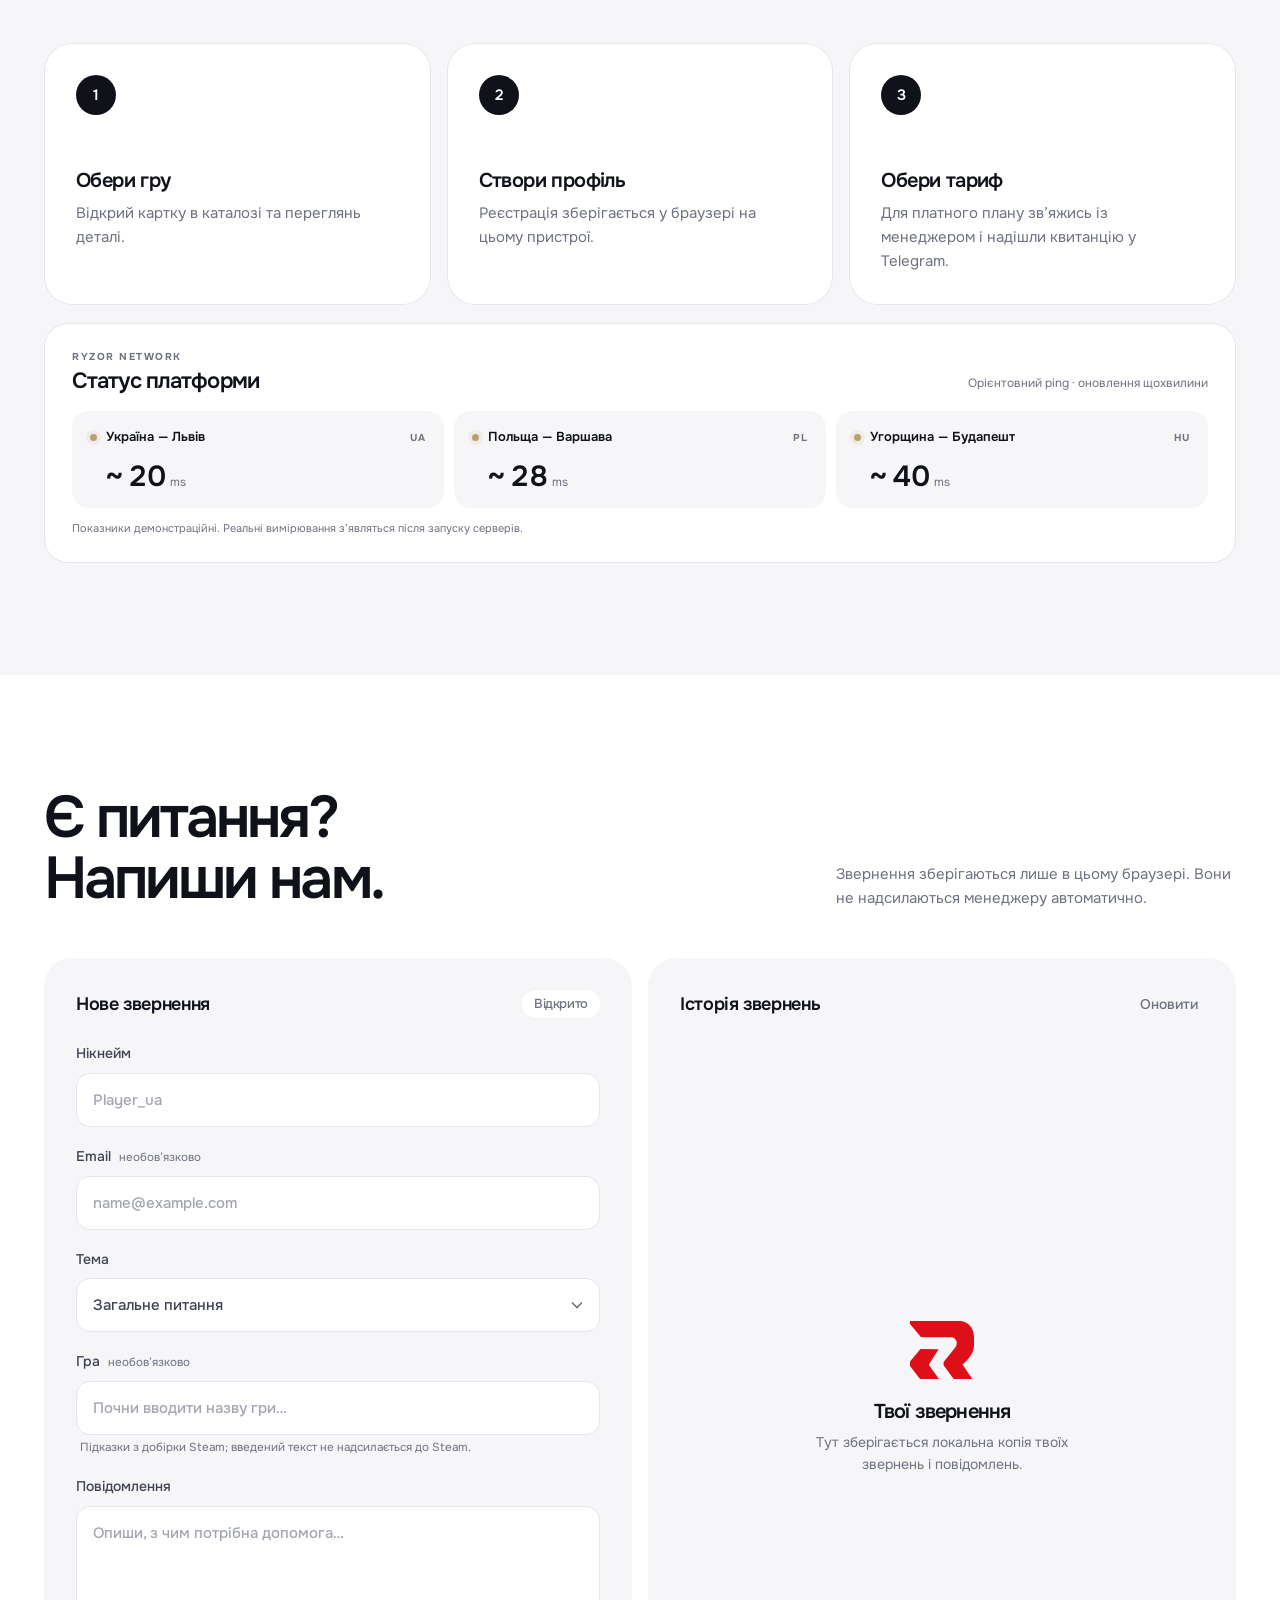
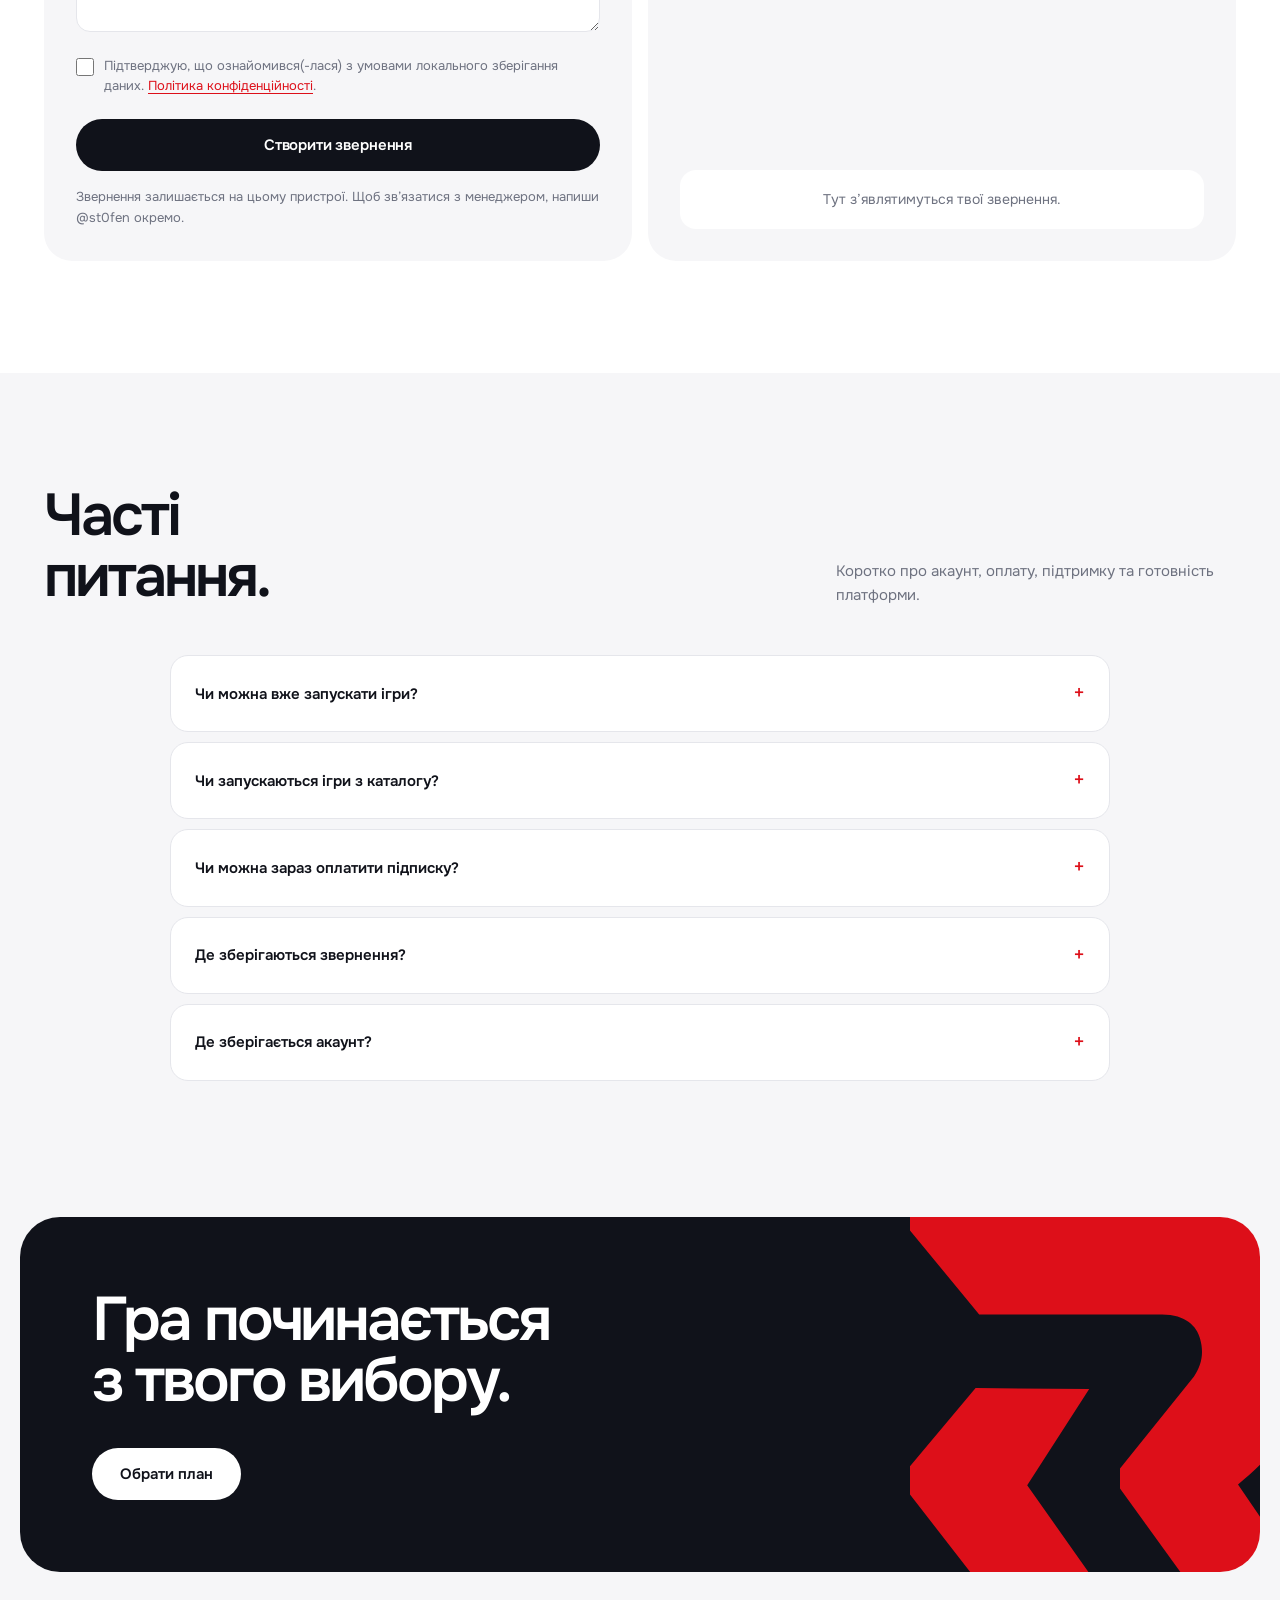
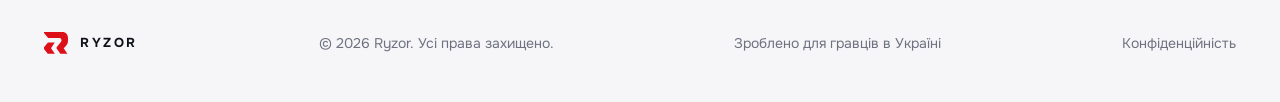
==== commit e9578ead: "Add files via upload" ====
--- a/index.html
+++ b/index.html
@@ -14,7 +14,6 @@
   <link rel="apple-touch-icon" href="assets/apple-touch-icon.png">
   <link rel="stylesheet" href="base.css">
   <link rel="stylesheet" href="style.css">
-  <script src="config.js" defer></script>
   <script src="script.js" defer></script>
 </head>
 <body>
@@ -54,17 +53,17 @@
     </section>
 
     <section class="plans-section" id="plans">
-      <div class="section section-plans-inner"><div class="section-head"><div><h2>Обери свій<br>режим гри.</h2></div><p class="section-aside">Тарифи попередні. Платні плани можна оформити на сторінці оплати, щойно з’являться перевірені реквізити.</p></div>
+      <div class="section section-plans-inner"><div class="section-head"><div><h2>Обери свій<br>режим гри.</h2></div><p class="section-aside">Платіжні деталі узгоджуються з менеджером. Хмарні сесії ще готуються до запуску.</p></div>
         <div class="plans-grid">
           <article class="plan"><h3>Безкоштовний</h3><p>Щоб познайомитися з Ryzor і протестувати формат.</p><div class="plan-price">0 <small>₴</small><span>назавжди</span></div><ul><li>Планово: до 2 годин / сесія</li><li>Базова якість — планово</li><li>Стандартна черга — планово</li></ul><a class="plan-link" href="payment.html?plan=free">Обрати тариф <b>↗</b></a></article>
           <article class="plan plan-main"><div class="plan-top"><span class="plan-tag">Популярний</span></div><h3>Професійний</h3><p>Для регулярних ігрових сесій та більшого комфорту.</p><div class="plan-price">199 <small>₴</small><span>за 30 днів</span></div><ul><li>Планово: до 6 годин / сесія</li><li>Full HD — планово</li><li>Пріоритетна черга — планово</li></ul><a class="plan-link" href="payment.html?plan=pro">Обрати тариф <b>↗</b></a></article>
           <article class="plan"><h3>Безлімітний</h3><p>Максимальна свобода в межах доступної інфраструктури.</p><div class="plan-price">399 <small>₴</small><span>за 30 днів</span></div><ul><li>Планово: до 10 годин / сесія</li><li>Максимальна якість — планово</li><li>Пріоритетна підтримка — планово</li></ul><a class="plan-link" href="payment.html?plan=unlimited">Обрати тариф <b>↗</b></a></article>
         </div>
-        <div class="plans-disclaimer"><span>!</span><p><strong>Важливо.</strong> Платні підписки стануть доступні після офіційного відкриття сервісу. Не здійснюй перекази поза сторінкою оформлення Ryzor.</p></div>
+        <div class="plans-disclaimer"><span>!</span><p><strong>Важливо.</strong> Тарифи та характеристики попередні. Хмарні сесії ще не відкриті; перед будь-якою оплатою узгодь умови з менеджером і дорослим представником.</p></div>
       </div>
     </section>
 
-    <section class="how-section section" id="how"><div class="section-head"><div><h2>Три кроки.<br>Один вхід.</h2></div><p class="section-aside">Передбачуваний процес без зайвих переходів. Перевірка Telegram потрібна для зв’язку з ботом Ryzor.</p></div><div class="steps-grid"><article><span>1</span><h3>Обери гру</h3><p>Відкрий картку в каталозі та переглянь деталі.</p><b>↘</b></article><article><span>2</span><h3>Підтверди Telegram</h3><p>Перейди до <b>@ryzor_bot</b> і натисни Start. Сайт перевірить це автоматично.</p><b>↘</b></article><article><span>3</span><h3>Очікуй запуск</h3><p>Повернись до Ryzor, щоб переглянути наступні кроки.</p><b>✓</b></article></div>
+    <section class="how-section section" id="how"><div class="section-head"><div><h2>Три кроки.<br>Один вхід.</h2></div><p class="section-aside">Обери гру, створи локальний профіль і переглянь доступні тарифи.</p></div><div class="steps-grid"><article><span>1</span><h3>Обери гру</h3><p>Відкрий картку в каталозі та переглянь деталі.</p><b>↘</b></article><article><span>2</span><h3>Створи профіль</h3><p>Реєстрація зберігається у браузері на цьому пристрої.</p><b>↘</b></article><article><span>3</span><h3>Обери тариф</h3><p>Для платного плану зв’яжись із менеджером і надішли квитанцію у Telegram.</p><b>✓</b></article></div>
       <div class="server-status-panel" role="region" aria-labelledby="serverStatusTitle">
         <div class="server-status-header">
           <div><span class="server-status-kicker">RYZOR NETWORK</span><h3 id="serverStatusTitle">Статус платформи</h3></div>
@@ -75,12 +74,12 @@
           <article class="server-card" data-min="21" data-max="37"><div class="server-card-top"><span class="server-indicator" aria-hidden="true"></span><strong>Польща — Варшава</strong><span class="server-code">PL</span></div><div class="server-ping"><strong data-server-ping>—</strong><span>ms</span></div></article>
           <article class="server-card" data-min="35" data-max="47"><div class="server-card-top"><span class="server-indicator" aria-hidden="true"></span><strong>Угорщина — Будапешт</strong><span class="server-code">HU</span></div><div class="server-ping"><strong data-server-ping>—</strong><span>ms</span></div></article>
         </div>
-        <p class="server-status-note">Демонстраційні значення в заданих діапазонах, не вимір реального мережевого з’єднання.</p>
+        <p class="server-status-note">Показники демонстраційні. Реальні вимірювання з’являться після запуску серверів.</p>
       </div></section>
 
-    <section class="support-section" id="support"><div class="section support-inner"><div class="section-head"><div><h2>Є питання?<br>Напиши нам.</h2></div><p class="section-aside">Створи звернення — відповідь адміністратора з’явиться тут же. Збережи браузерний доступ до заявки, щоб повернутися до діалогу пізніше.</p></div>
-      <div class="support-layout"><form class="support-form panel" id="supportForm"><div class="panel-head"><span>Нове звернення</span><span class="panel-status">Відкрито</span></div><label>Нікнейм<input name="nickname" minlength="2" maxlength="24" placeholder="Player_ua" required></label><label>Email <small>необов’язково</small><input name="email" type="email" maxlength="120" placeholder="name@example.com"></label><label>Тема<select name="category" id="supportCategory"><option>Загальне питання</option><option>Проблема з оплатою</option><option>Запропонувати гру</option><option>Технічна проблема</option><option>Інше</option></select></label><label class="support-game-field">Гра <small>необов’язково</small><input id="ticketGame" name="game" type="text" maxlength="100" autocomplete="off" placeholder="Почни вводити назву гри…" aria-autocomplete="list" aria-controls="gameSuggestions" aria-expanded="false"><div class="game-suggestions" id="gameSuggestions" role="listbox" hidden></div><small>Підказки з добірки Steam; введений текст не надсилається до Steam.</small></label><label>Повідомлення<textarea name="message" rows="4" minlength="8" maxlength="2000" placeholder="Опиши, з чим потрібна допомога…" required></textarea></label><label class="support-privacy-consent"><input type="checkbox" name="privacyConsent" required><span>Погоджуюся на обробку даних для відповіді на звернення. <a href="privacy.html" target="_blank" rel="noopener noreferrer">Політика конфіденційності</a>.</span></label><button class="btn btn-acid btn-submit" type="submit">Створити звернення</button><p class="form-note" id="supportStatus" role="status" aria-live="polite">Після надсилання з’явиться номер заявки та персональний ключ доступу. Не передавай цей ключ іншим. <a href="privacy.html">Політика конфіденційності</a>.</p></form>
-        <div class="inbox panel"><div class="panel-head"><span>Відповіді</span><button id="refreshTickets" type="button" class="text-button">Оновити</button></div><div class="inbox-intro"><div class="inbox-icon"><svg class="logo-mark" viewBox="0 0 100 91" aria-hidden="true"><path d="M16.4 43.9 0 63.4v7.1l15.7 20.2h29.5L29.3 68.2l15.5-24.1z"/><path d="M0 0h77c14 0 23 11 23 25v13c0 11-7 21-18 30l15.5 22.7H68.2L52.5 69v-5L71 41c2-3 2.5-6 1.5-9.5-.8-3-3.5-6-9.5-6H17.3L0 4.5z"/></svg></div><h3>Твої звернення</h3><p>Відповіді команди Ryzor з’являтимуться в цьому вікні.</p></div><div id="ticketList" class="ticket-list"><div class="inbox-empty">Поки немає звернень.<br>Створи перше зліва.</div></div><div class="ticket-chat" id="ticketChat" hidden><div class="chat-head"><div><b id="activeTicketId">RZ-000000</b><small id="activeTicketMeta">Відкрито</small></div><div class="chat-head-actions"><button type="button" id="deleteTicket" class="text-button">Видалити</button><button type="button" id="closeTicketChat" aria-label="Закрити чат">×</button></div></div><div class="chat-messages" id="chatMessages" aria-live="polite"></div><form id="replyForm" class="chat-compose"><input id="replyText" maxlength="2000" placeholder="Напиши повідомлення…" required><button type="submit" aria-label="Надіслати">↑</button></form></div></div>
+    <section class="support-section" id="support"><div class="section support-inner"><div class="section-head"><div><h2>Є питання?<br>Напиши нам.</h2></div><p class="section-aside">Звернення зберігаються лише в цьому браузері. Вони не надсилаються менеджеру автоматично.</p></div>
+      <div class="support-layout"><form class="support-form panel" id="supportForm"><div class="panel-head"><span>Нове звернення</span><span class="panel-status">Відкрито</span></div><label>Нікнейм<input name="nickname" minlength="2" maxlength="24" placeholder="Player_ua" required></label><label>Email <small>необов’язково</small><input name="email" type="email" maxlength="120" placeholder="name@example.com"></label><label>Тема<select name="category" id="supportCategory"><option>Загальне питання</option><option>Проблема з оплатою</option><option>Запропонувати гру</option><option>Технічна проблема</option><option>Інше</option></select></label><label class="support-game-field">Гра <small>необов’язково</small><input id="ticketGame" name="game" type="text" maxlength="100" autocomplete="off" placeholder="Почни вводити назву гри…" aria-autocomplete="list" aria-controls="gameSuggestions" aria-expanded="false"><div class="game-suggestions" id="gameSuggestions" role="listbox" hidden></div><small>Підказки з добірки Steam; введений текст не надсилається до Steam.</small></label><label>Повідомлення<textarea name="message" rows="4" minlength="8" maxlength="2000" placeholder="Опиши, з чим потрібна допомога…" required></textarea></label><label class="support-privacy-consent"><input type="checkbox" name="privacyConsent" required><span>Підтверджую, що ознайомився(-лася) з умовами локального зберігання даних. <a href="privacy.html" target="_blank" rel="noopener noreferrer">Політика конфіденційності</a>.</span></label><button class="btn btn-acid btn-submit" type="submit">Створити звернення</button><p class="form-note" id="supportStatus" role="status" aria-live="polite">Звернення залишається на цьому пристрої. Щоб зв’язатися з менеджером, напиши <a href="https://t.me/st0fen" target="_blank" rel="noopener noreferrer">@st0fen</a> окремо.</p></form>
+        <div class="inbox panel"><div class="panel-head"><span>Історія звернень</span><button id="refreshTickets" type="button" class="text-button">Оновити</button></div><div class="inbox-intro"><div class="inbox-icon"><svg class="logo-mark" viewBox="0 0 100 91" aria-hidden="true"><path d="M16.4 43.9 0 63.4v7.1l15.7 20.2h29.5L29.3 68.2l15.5-24.1z"/><path d="M0 0h77c14 0 23 11 23 25v13c0 11-7 21-18 30l15.5 22.7H68.2L52.5 69v-5L71 41c2-3 2.5-6 1.5-9.5-.8-3-3.5-6-9.5-6H17.3L0 4.5z"/></svg></div><h3>Твої звернення</h3><p>Тут зберігається локальна копія твоїх звернень і повідомлень.</p></div><div id="ticketList" class="ticket-list"><div class="inbox-empty">Поки немає звернень.<br>Створи перше зліва.</div></div><div class="ticket-chat" id="ticketChat" hidden><div class="chat-head"><div><b id="activeTicketId">RZ-000000</b><small id="activeTicketMeta">Відкрито</small></div><div class="chat-head-actions"><button type="button" id="deleteTicket" class="text-button">Видалити</button><button type="button" id="closeTicketChat" aria-label="Закрити чат">×</button></div></div><div class="chat-messages" id="chatMessages" aria-live="polite"></div><form id="replyForm" class="chat-compose"><input id="replyText" maxlength="2000" placeholder="Додай локальну нотатку…" required><button type="submit" aria-label="Зберегти нотатку">↑</button></form></div></div>
       </div>
     </div></section>
 
@@ -88,11 +87,11 @@
     <section class="faq-section section" id="faq">
       <div class="section-head"><div><h2>Часті<br>питання.</h2></div><p class="section-aside">Коротко про акаунт, оплату, підтримку та готовність платформи.</p></div>
       <div class="faq-list">
-        <details><summary>Чи можна вже запускати ігри?</summary><p>Поки доступні каталог і перевірка Telegram. Про відкриття ігрових сесій буде повідомлено окремо.</p></details>
-        <details><summary>Як працює перевірка через Telegram?</summary><p>Після натискання кнопки сайт створює одноразове посилання. У боті потрібно натиснути Start. Це підтверджує Telegram-контакт, але саме по собі не створює ігрову сесію.</p></details>
-        <details><summary>Чи можна зараз оплатити підписку?</summary><p>Платні замовлення поки недоступні. Не переказуй кошти поза офіційною сторінкою Ryzor.</p></details>
-        <details><summary>Як перевірити відповідь підтримки?</summary><p>Створи звернення в розділі «Підтримка». Номер і ключ доступу збережуться в цьому браузері, а відповіді адміністратора з’являтимуться в тому самому чаті.</p></details>
-        <details><summary>Які дані зберігає Ryzor?</summary><p>Дані Google-акаунта, профілю, сесії входу, звернень та замовлень — лише для роботи відповідних функцій. Деталі, строки зберігання й права користувача описані в <a href="privacy.html">Політиці конфіденційності</a>.</p></details>
+        <details><summary>Чи можна вже запускати ігри?</summary><p>Каталог можна переглядати. Хмарний запуск ігор ще не відкритий.</p></details>
+        <details><summary>Чи запускаються ігри з каталогу?</summary><p>Поки що картки відкривають опис гри. Хмарний запуск буде доступний після підключення ігрової інфраструктури.</p></details>
+        <details><summary>Чи можна зараз оплатити підписку?</summary><p>Сайт відкриває чат із менеджером та готує повідомлення. Перед переказом перевір реквізити й отримувача разом із батьками або законним представником.</p></details>
+        <details><summary>Де зберігаються звернення?</summary><p>Лише в локальному сховищі цього браузера. Команда Ryzor не отримує їх автоматично. Для зв’язку з менеджером відкрий <a href="https://t.me/st0fen" target="_blank" rel="noopener noreferrer">@st0fen</a>.</p></details>
+        <details><summary>Де зберігається акаунт?</summary><p>Локально в браузері на цьому пристрої. Акаунт не синхронізується між пристроями. Деталі — у <a href="privacy.html">Політиці конфіденційності</a>.</p></details>
       </div>
     </section>
 
@@ -102,7 +101,7 @@
   <footer class="footer"><a class="wordmark" href="#top"><svg class="logo-mark" viewBox="0 0 100 91" aria-hidden="true"><path d="M16.4 43.9 0 63.4v7.1l15.7 20.2h29.5L29.3 68.2l15.5-24.1z"/><path d="M0 0h77c14 0 23 11 23 25v13c0 11-7 21-18 30l15.5 22.7H68.2L52.5 69v-5L71 41c2-3 2.5-6 1.5-9.5-.8-3-3.5-6-9.5-6H17.3L0 4.5z"/></svg><span>RYZOR</span></a><span>© <span id="year"></span> Ryzor. Усі права захищено.</span><span>Зроблено для гравців в Україні</span><a href="privacy.html">Конфіденційність</a></footer>
 
   <div class="modal-backdrop" id="gameModal" hidden>
-    <section class="game-modal" role="dialog" aria-modal="true" aria-labelledby="modalGameTitle"><button class="modal-close" type="button" id="closeGameModal" aria-label="Закрити">×</button><div class="modal-art"><img id="modalGameImage" src="" alt=""><span id="modalGameKind"></span></div><div class="modal-content"><h2 id="modalGameTitle"></h2><p id="modalGameDescription"></p><div class="modal-divider"></div><div class="launch-state" id="launchState"><span class="state-marker">1</span><div><strong>Перед запуском</strong><p>Підтверди, що хочеш продовжити, та натисни Start у Telegram-боті <b>@ryzor_bot</b>. Після цього сайт підтвердить підключення.</p></div></div><button class="btn btn-acid modal-launch" type="button" id="startTelegram">Перейти до Telegram</button><p class="modal-note" id="launchHint">Підтверди Telegram у боті, щоб продовжити.</p><a class="modal-secondary" href="https://t.me/ryzor_bot" target="_blank" rel="noopener noreferrer">Відкрити @ryzor_bot окремо</a></div></section>
+    <section class="game-modal" role="dialog" aria-modal="true" aria-labelledby="modalGameTitle"><button class="modal-close" type="button" id="closeGameModal" aria-label="Закрити">×</button><div class="modal-art"><img id="modalGameImage" src="" alt=""><span id="modalGameKind"></span></div><div class="modal-content"><h2 id="modalGameTitle"></h2><p id="modalGameDescription"></p><div class="modal-divider"></div><div class="launch-state" id="launchState"><span class="state-marker">1</span><div><strong>Незабаром</strong><p>Хмарний запуск цієї гри ще не відкритий.</p></div></div><button class="btn btn-acid modal-launch" type="button" id="startTelegram" disabled>Скоро</button><p class="modal-note" id="launchHint">Каталог уже доступний для перегляду.</p></div></section>
   </div>
   <div class="toast" id="toast" role="status" aria-live="polite"></div>
   <nav class="mobile-dock" aria-label="Швидка навігація"><a href="#games">Ігри</a><a href="#plans">Тарифи</a><a href="#support">Підтримка</a></nav>
--- a/style.css
+++ b/style.css
@@ -5,8 +5,9 @@
 .top-actions{display:flex;align-items:center;gap:8px}.top-account{padding:10px 16px;font-weight:500;color:var(--ink2);border-radius:999px}.top-account:hover{color:var(--red)}.top-account span{display:none}
 .top-cta{background:var(--ink);color:#fff;padding:11px 22px;border-radius:999px;font-weight:600;transition:background .25s}.top-cta:hover{background:var(--red)}.top-cta span,.live-pill,.grain{display:none}
 .nav-toggle{display:none;border:0;background:none;font-size:22px;padding:6px 10px}
-.hero{max-width:1240px;margin:0 auto;padding:88px 24px 112px;display:grid;grid-template-columns:minmax(0,1fr);align-items:center}
-.hero-copy{max-width:850px}
+.hero{max-width:1240px;min-height:510px;margin:0 auto;padding:88px 24px 112px;display:grid;grid-template-columns:minmax(0,1fr);align-items:center;position:relative;isolation:isolate;overflow:hidden}
+.hero::after{content:"";position:absolute;z-index:-1;right:clamp(20px,7vw,112px);top:50%;width:clamp(250px,34vw,440px);aspect-ratio:100/91;transform:translateY(-50%) rotate(-7deg);background:url("assets/logo-mark.svg") center/contain no-repeat;opacity:.075;pointer-events:none}
+.hero-copy{max-width:850px;position:relative;z-index:1}
 .hero-copy>*{animation:rise .9s var(--ease) both}.hero-copy>:nth-child(2){animation-delay:.08s}.hero-copy>:nth-child(3){animation-delay:.16s}.hero-copy>:nth-child(4){animation-delay:.24s}
 .overline{display:inline-flex;align-items:center;gap:10px;padding:7px 14px 7px 12px;border-radius:999px;background:#fff;box-shadow:inset 0 0 0 1px var(--line);color:var(--ink2);font-size:13px;font-weight:500}.overline-line{width:7px;height:7px;border-radius:50%;background:var(--red)}
 h1{font-size:clamp(46px,6.4vw,96px);line-height:.98;letter-spacing:-.055em;margin:26px 0 26px;font-weight:600}
@@ -82,3 +83,5 @@
 .server-status-note{margin-top:13px;color:var(--mute);font-size:11px;line-height:1.45}
 @media(max-width:600px){.server-status-panel{padding:20px 18px}.server-status-header{align-items:flex-start;flex-direction:column;gap:5px}.server-list{grid-template-columns:1fr}.server-card{display:flex;align-items:center;justify-content:space-between;padding:15px 16px}.server-ping{margin:0 0 0 12px}.server-ping strong{font-size:25px}.server-status-update{white-space:normal}.server-card-top{flex:1}}
 @media(max-width:600px){.faq-list details{padding:16px 18px}.game-suggestion{grid-template-columns:62px 1fr}.game-suggestion img{width:62px}.game-suggestion small{display:none}}
+
+@media(max-width:700px){.hero{min-height:0}.hero::after{right:-48px;top:52%;width:230px;opacity:.055}}
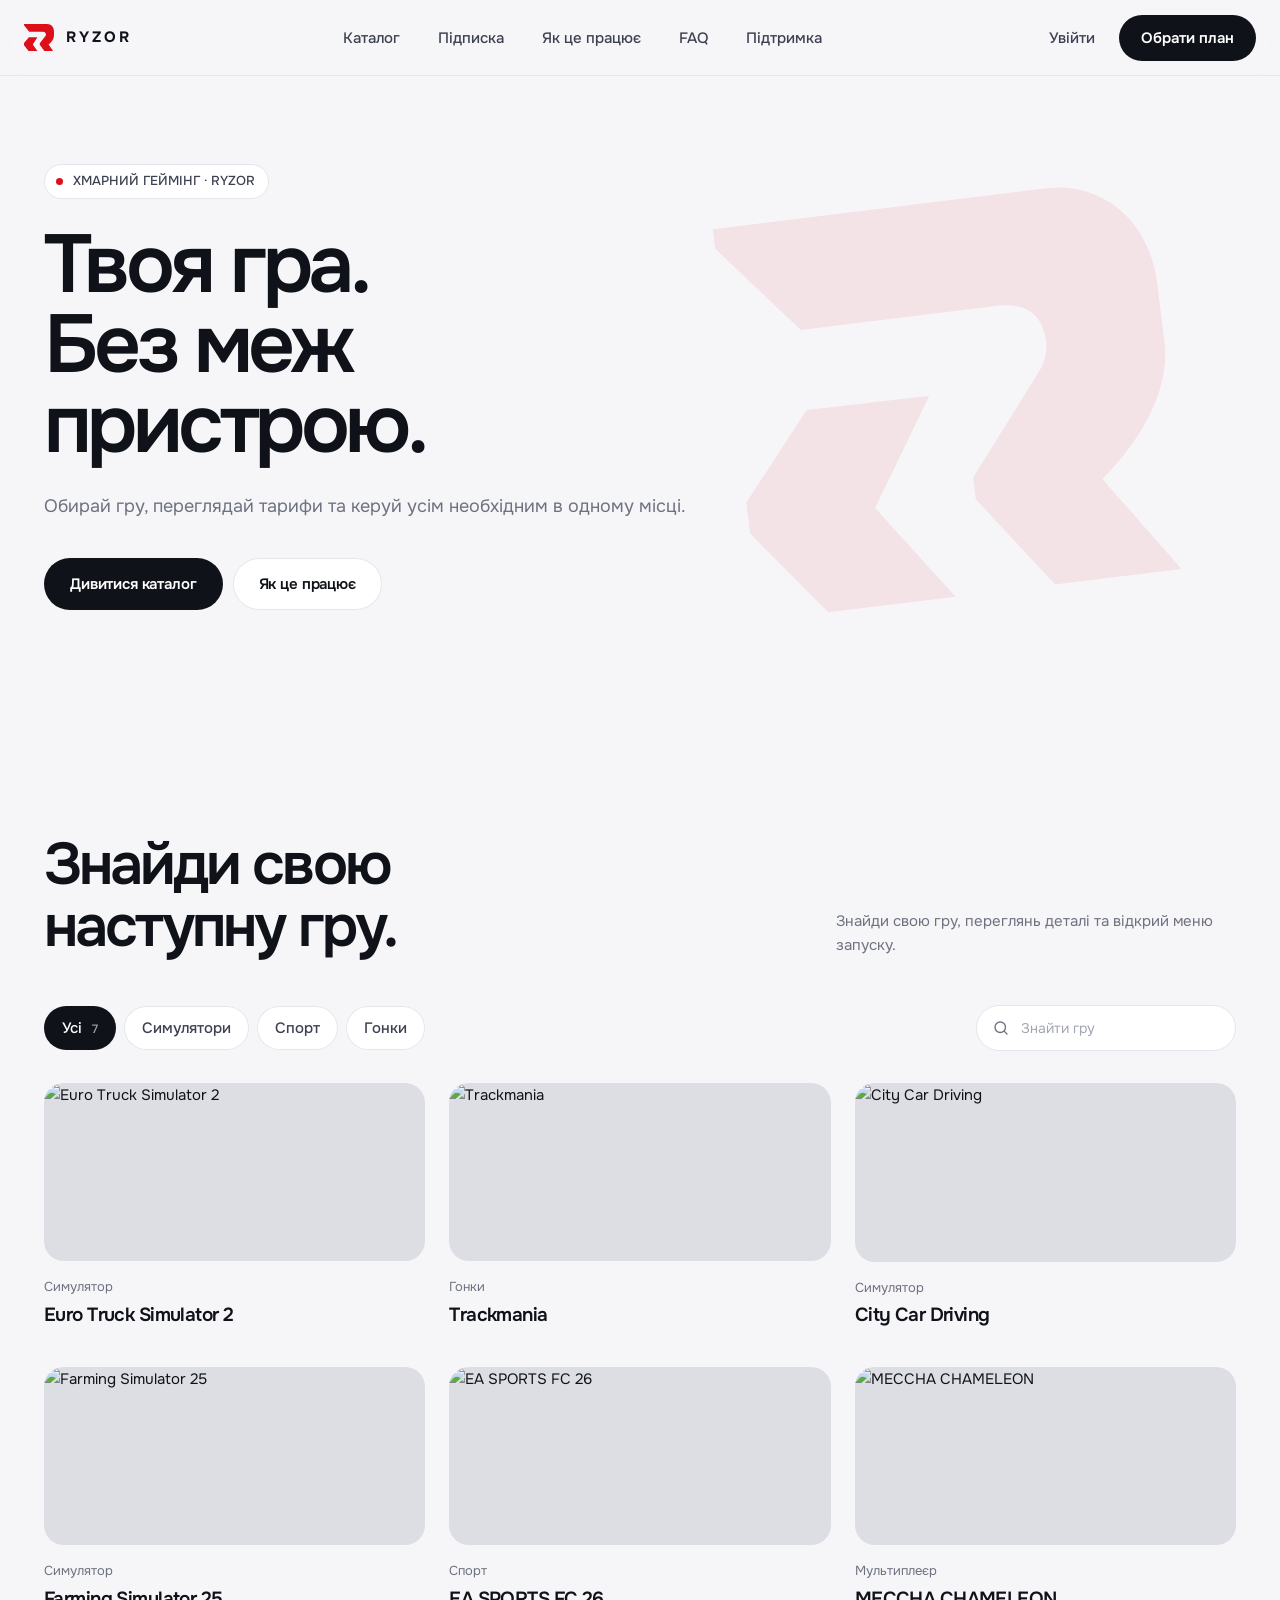
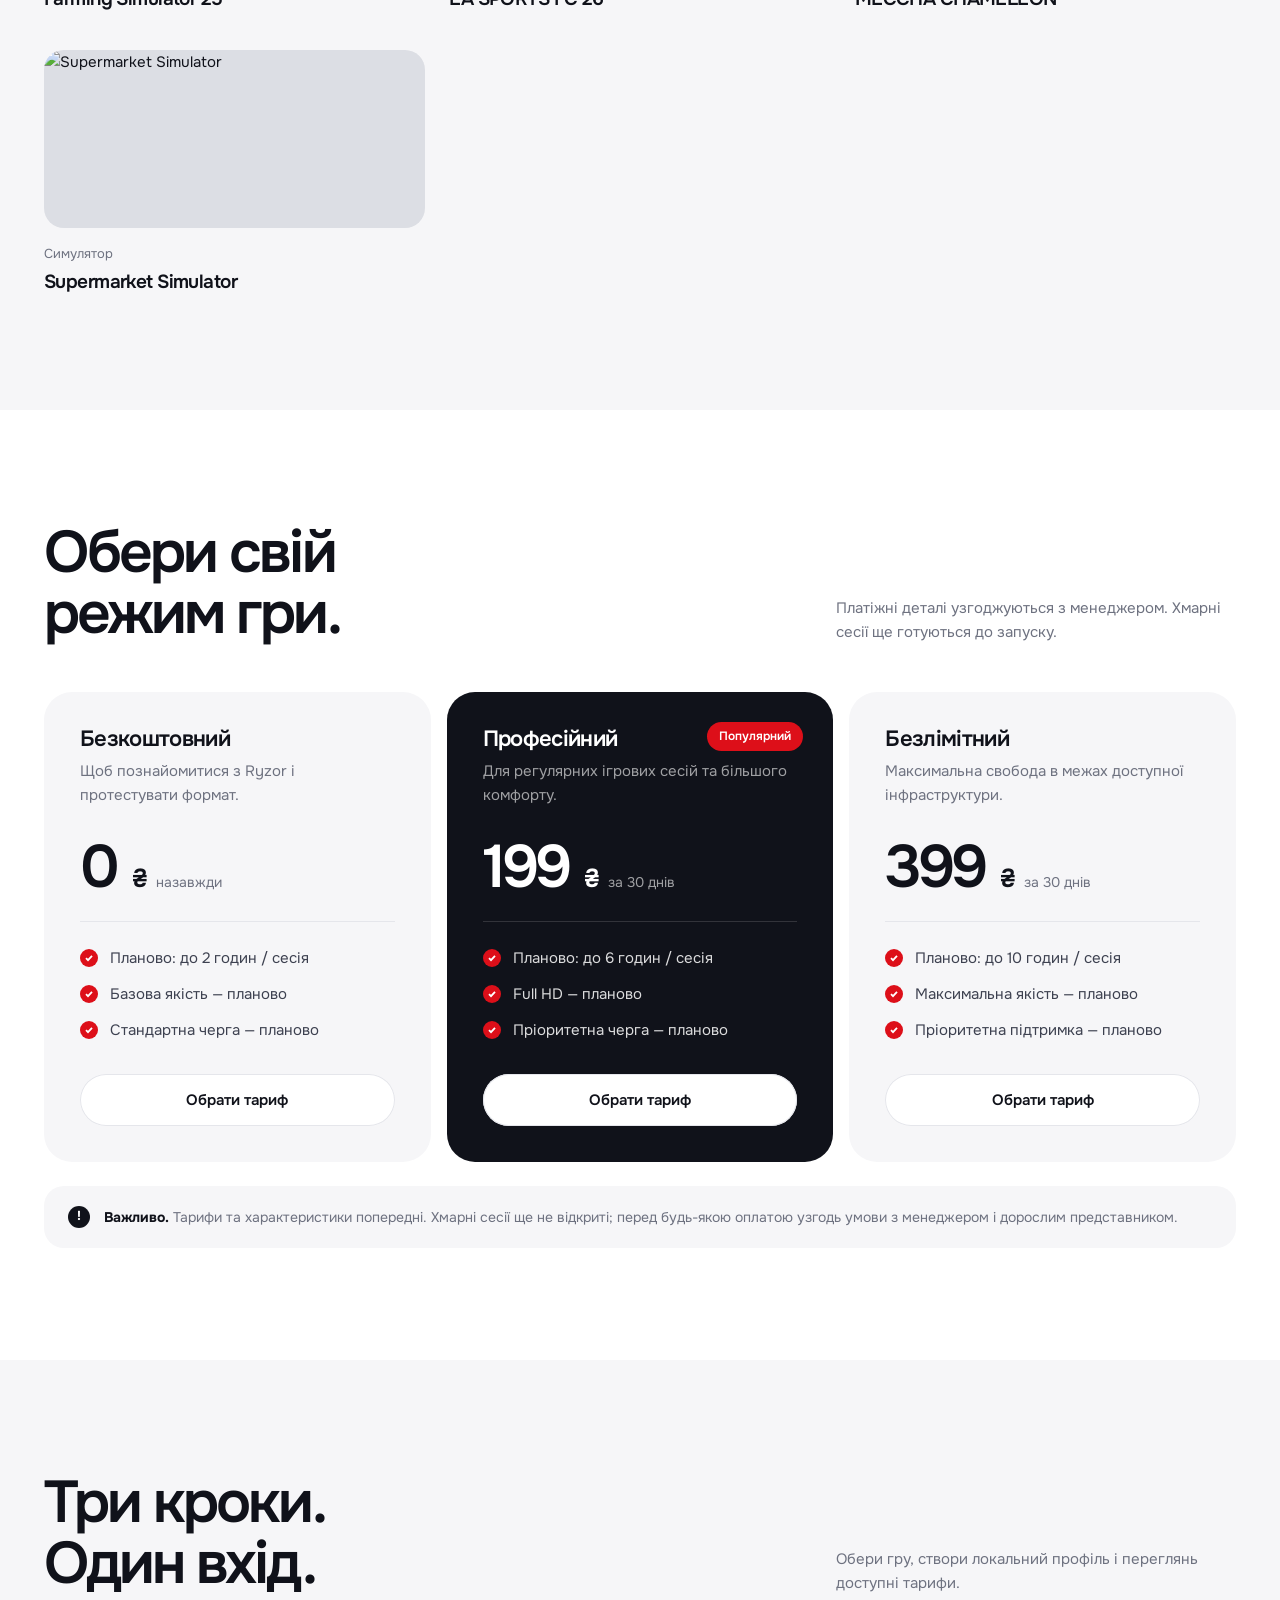
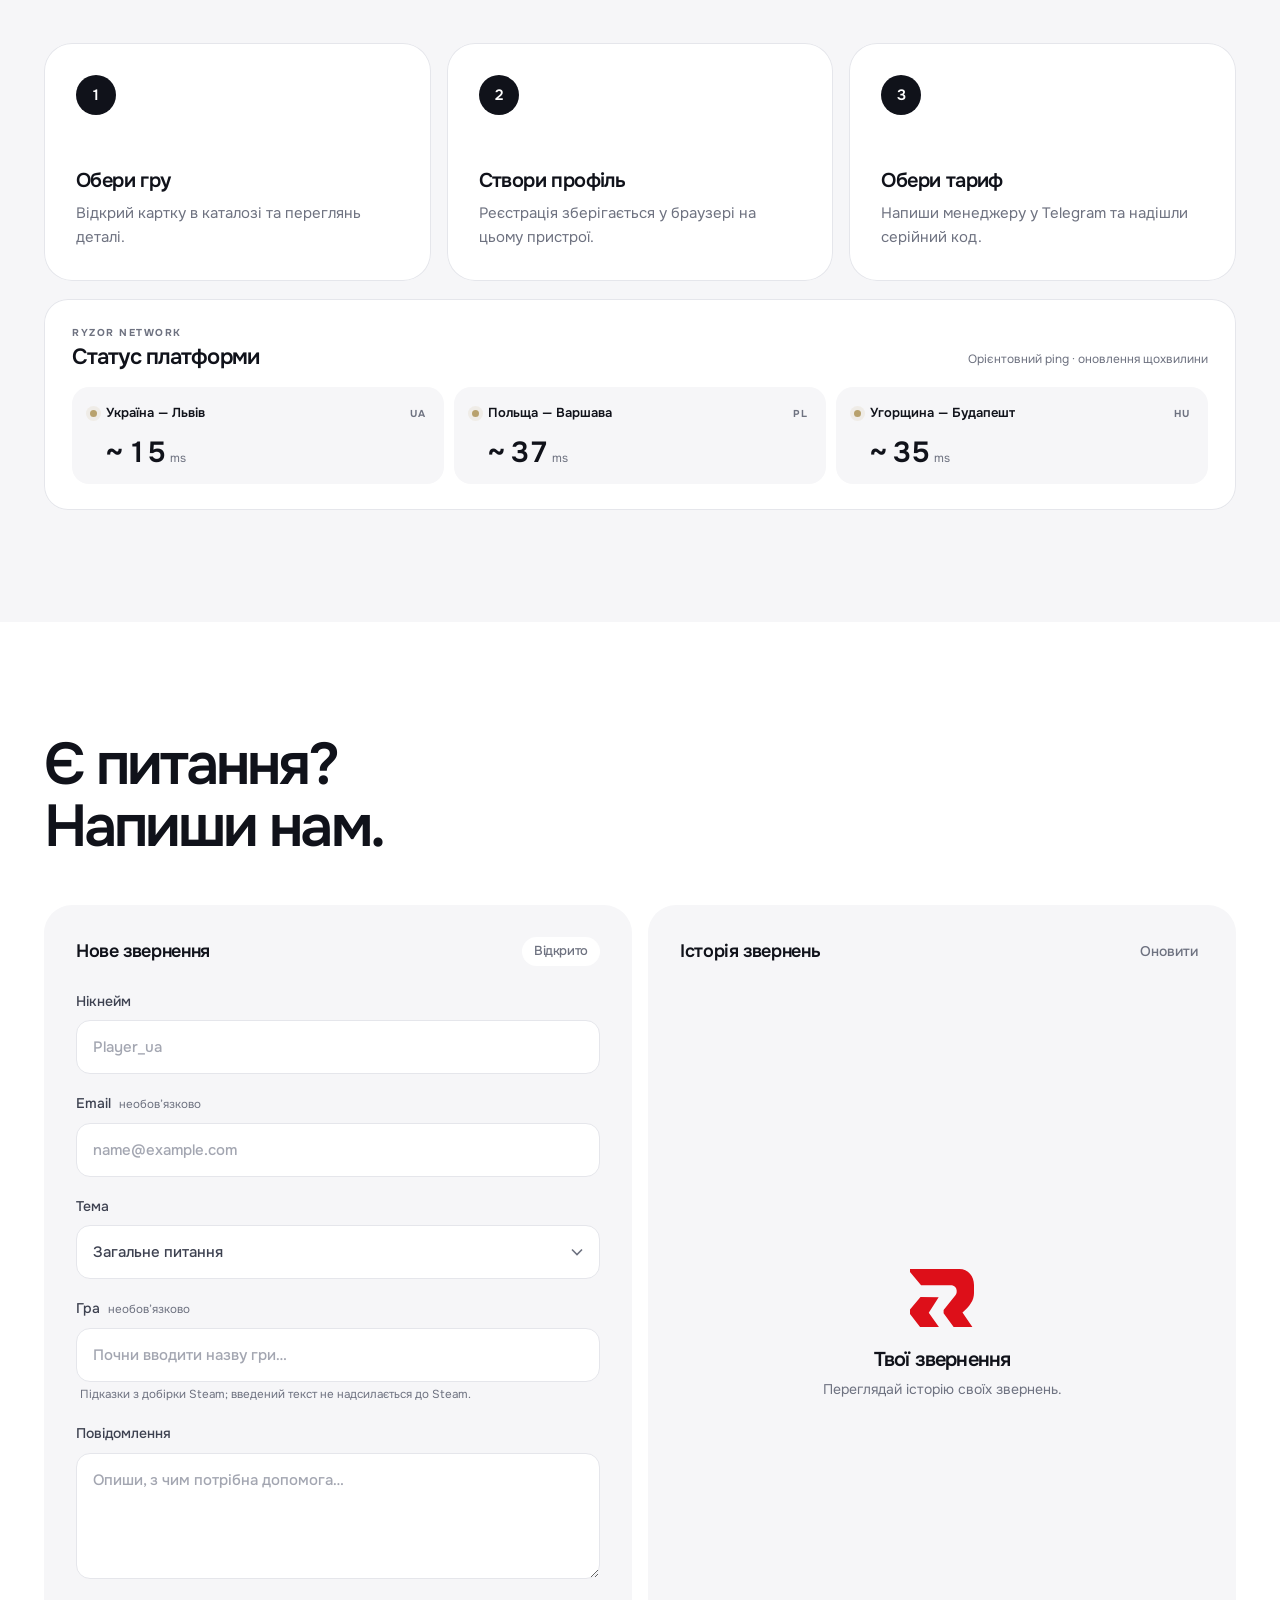
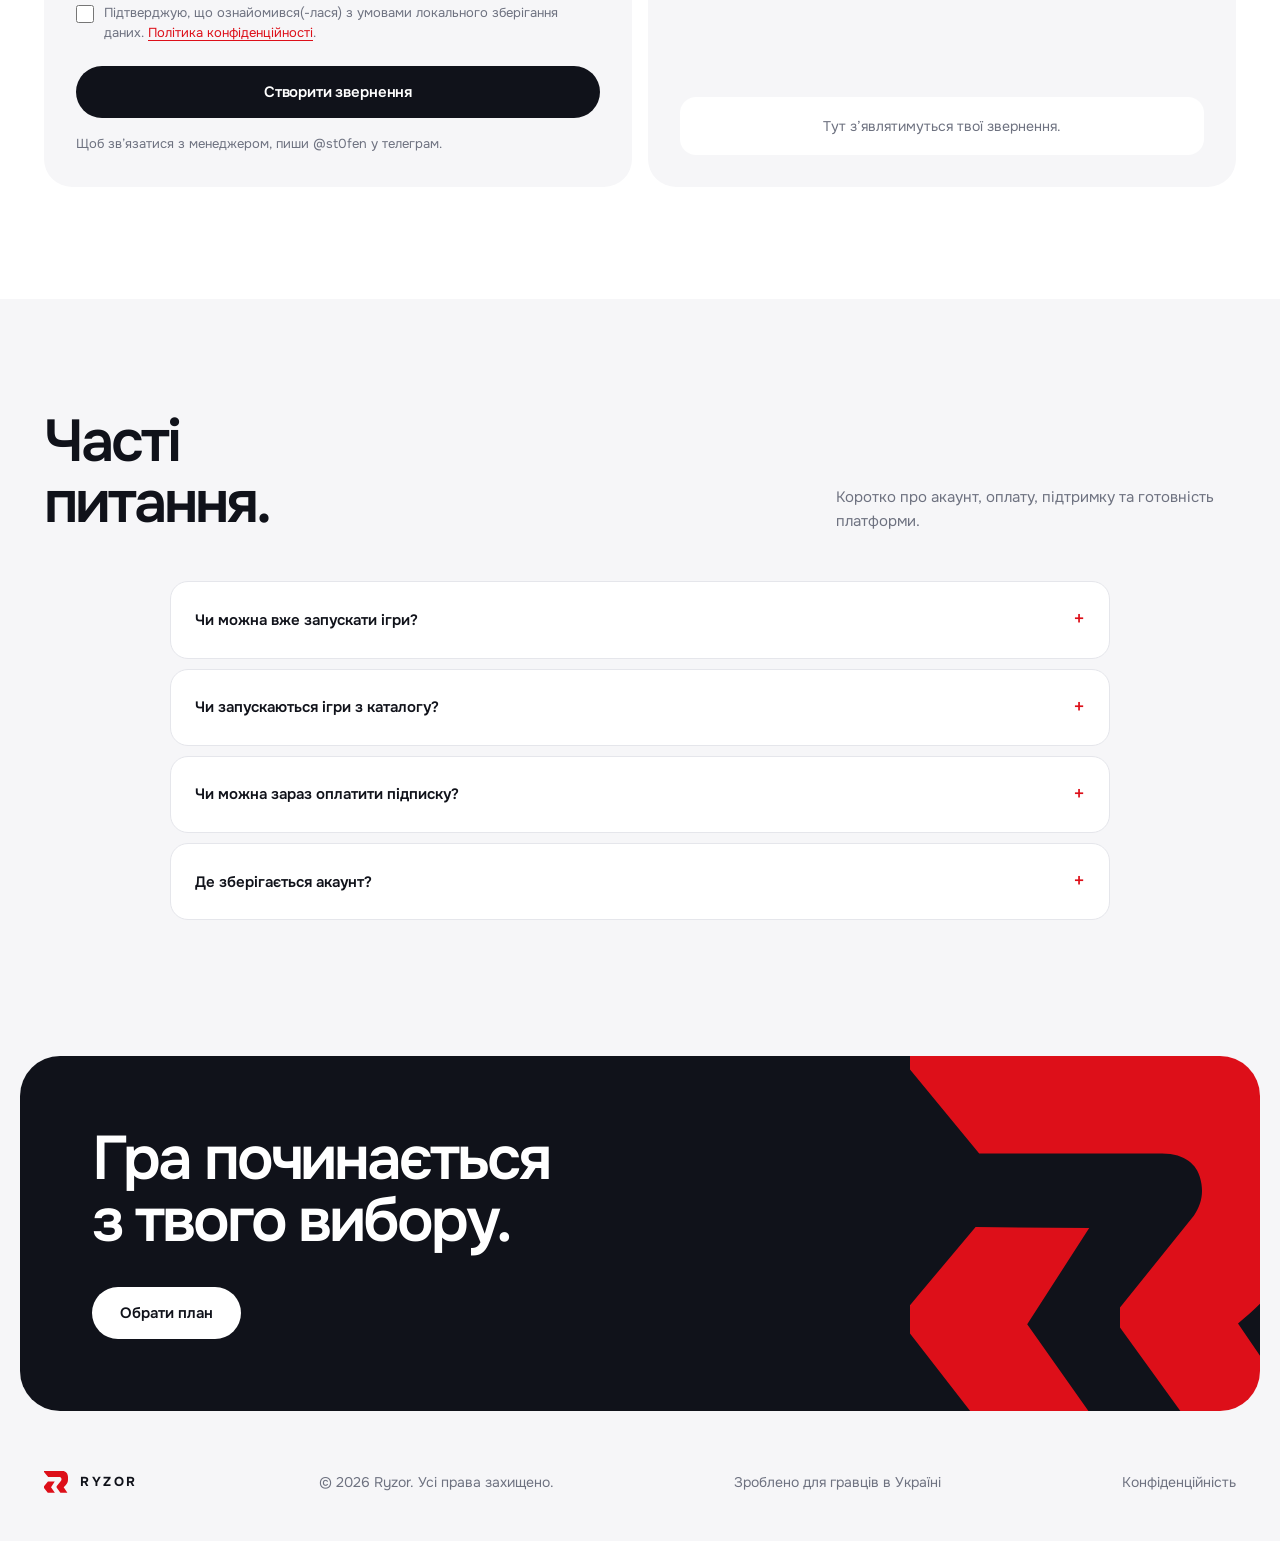
==== commit d9af9e96: "Add files via upload" ====
--- a/index.html
+++ b/index.html
@@ -63,7 +63,7 @@
       </div>
     </section>
 
-    <section class="how-section section" id="how"><div class="section-head"><div><h2>Три кроки.<br>Один вхід.</h2></div><p class="section-aside">Обери гру, створи локальний профіль і переглянь доступні тарифи.</p></div><div class="steps-grid"><article><span>1</span><h3>Обери гру</h3><p>Відкрий картку в каталозі та переглянь деталі.</p><b>↘</b></article><article><span>2</span><h3>Створи профіль</h3><p>Реєстрація зберігається у браузері на цьому пристрої.</p><b>↘</b></article><article><span>3</span><h3>Обери тариф</h3><p>Для платного плану зв’яжись із менеджером і надішли квитанцію у Telegram.</p><b>✓</b></article></div>
+    <section class="how-section section" id="how"><div class="section-head"><div><h2>Три кроки.<br>Один вхід.</h2></div><p class="section-aside">Обери гру, створи локальний профіль і переглянь доступні тарифи.</p></div><div class="steps-grid"><article><span>1</span><h3>Обери гру</h3><p>Відкрий картку в каталозі та переглянь деталі.</p><b>↘</b></article><article><span>2</span><h3>Створи профіль</h3><p>Реєстрація зберігається у браузері на цьому пристрої.</p><b>↘</b></article><article><span>3</span><h3>Обери тариф</h3><p>Напиши менеджеру у Telegram та надішли серійний код.</p><b>✓</b></article></div>
       <div class="server-status-panel" role="region" aria-labelledby="serverStatusTitle">
         <div class="server-status-header">
           <div><span class="server-status-kicker">RYZOR NETWORK</span><h3 id="serverStatusTitle">Статус платформи</h3></div>
@@ -74,12 +74,11 @@
           <article class="server-card" data-min="21" data-max="37"><div class="server-card-top"><span class="server-indicator" aria-hidden="true"></span><strong>Польща — Варшава</strong><span class="server-code">PL</span></div><div class="server-ping"><strong data-server-ping>—</strong><span>ms</span></div></article>
           <article class="server-card" data-min="35" data-max="47"><div class="server-card-top"><span class="server-indicator" aria-hidden="true"></span><strong>Угорщина — Будапешт</strong><span class="server-code">HU</span></div><div class="server-ping"><strong data-server-ping>—</strong><span>ms</span></div></article>
         </div>
-        <p class="server-status-note">Показники демонстраційні. Реальні вимірювання з’являться після запуску серверів.</p>
       </div></section>
 
-    <section class="support-section" id="support"><div class="section support-inner"><div class="section-head"><div><h2>Є питання?<br>Напиши нам.</h2></div><p class="section-aside">Звернення зберігаються лише в цьому браузері. Вони не надсилаються менеджеру автоматично.</p></div>
-      <div class="support-layout"><form class="support-form panel" id="supportForm"><div class="panel-head"><span>Нове звернення</span><span class="panel-status">Відкрито</span></div><label>Нікнейм<input name="nickname" minlength="2" maxlength="24" placeholder="Player_ua" required></label><label>Email <small>необов’язково</small><input name="email" type="email" maxlength="120" placeholder="name@example.com"></label><label>Тема<select name="category" id="supportCategory"><option>Загальне питання</option><option>Проблема з оплатою</option><option>Запропонувати гру</option><option>Технічна проблема</option><option>Інше</option></select></label><label class="support-game-field">Гра <small>необов’язково</small><input id="ticketGame" name="game" type="text" maxlength="100" autocomplete="off" placeholder="Почни вводити назву гри…" aria-autocomplete="list" aria-controls="gameSuggestions" aria-expanded="false"><div class="game-suggestions" id="gameSuggestions" role="listbox" hidden></div><small>Підказки з добірки Steam; введений текст не надсилається до Steam.</small></label><label>Повідомлення<textarea name="message" rows="4" minlength="8" maxlength="2000" placeholder="Опиши, з чим потрібна допомога…" required></textarea></label><label class="support-privacy-consent"><input type="checkbox" name="privacyConsent" required><span>Підтверджую, що ознайомився(-лася) з умовами локального зберігання даних. <a href="privacy.html" target="_blank" rel="noopener noreferrer">Політика конфіденційності</a>.</span></label><button class="btn btn-acid btn-submit" type="submit">Створити звернення</button><p class="form-note" id="supportStatus" role="status" aria-live="polite">Звернення залишається на цьому пристрої. Щоб зв’язатися з менеджером, напиши <a href="https://t.me/st0fen" target="_blank" rel="noopener noreferrer">@st0fen</a> окремо.</p></form>
-        <div class="inbox panel"><div class="panel-head"><span>Історія звернень</span><button id="refreshTickets" type="button" class="text-button">Оновити</button></div><div class="inbox-intro"><div class="inbox-icon"><svg class="logo-mark" viewBox="0 0 100 91" aria-hidden="true"><path d="M16.4 43.9 0 63.4v7.1l15.7 20.2h29.5L29.3 68.2l15.5-24.1z"/><path d="M0 0h77c14 0 23 11 23 25v13c0 11-7 21-18 30l15.5 22.7H68.2L52.5 69v-5L71 41c2-3 2.5-6 1.5-9.5-.8-3-3.5-6-9.5-6H17.3L0 4.5z"/></svg></div><h3>Твої звернення</h3><p>Тут зберігається локальна копія твоїх звернень і повідомлень.</p></div><div id="ticketList" class="ticket-list"><div class="inbox-empty">Поки немає звернень.<br>Створи перше зліва.</div></div><div class="ticket-chat" id="ticketChat" hidden><div class="chat-head"><div><b id="activeTicketId">RZ-000000</b><small id="activeTicketMeta">Відкрито</small></div><div class="chat-head-actions"><button type="button" id="deleteTicket" class="text-button">Видалити</button><button type="button" id="closeTicketChat" aria-label="Закрити чат">×</button></div></div><div class="chat-messages" id="chatMessages" aria-live="polite"></div><form id="replyForm" class="chat-compose"><input id="replyText" maxlength="2000" placeholder="Додай локальну нотатку…" required><button type="submit" aria-label="Зберегти нотатку">↑</button></form></div></div>
+    <section class="support-section" id="support"><div class="section support-inner"><div class="section-head"><div><h2>Є питання?<br>Напиши нам.</h2></div></div>
+      <div class="support-layout"><form class="support-form panel" id="supportForm"><div class="panel-head"><span>Нове звернення</span><span class="panel-status">Відкрито</span></div><label>Нікнейм<input name="nickname" minlength="2" maxlength="24" placeholder="Player_ua" required></label><label>Email <small>необов’язково</small><input name="email" type="email" maxlength="120" placeholder="name@example.com"></label><label>Тема<select name="category" id="supportCategory"><option>Загальне питання</option><option>Проблема з оплатою</option><option>Запропонувати гру</option><option>Технічна проблема</option><option>Інше</option></select></label><label class="support-game-field">Гра <small>необов’язково</small><input id="ticketGame" name="game" type="text" maxlength="100" autocomplete="off" placeholder="Почни вводити назву гри…" aria-autocomplete="list" aria-controls="gameSuggestions" aria-expanded="false"><div class="game-suggestions" id="gameSuggestions" role="listbox" hidden></div><small>Підказки з добірки Steam; введений текст не надсилається до Steam.</small></label><label>Повідомлення<textarea name="message" rows="4" minlength="8" maxlength="2000" placeholder="Опиши, з чим потрібна допомога…" required></textarea></label><label class="support-privacy-consent"><input type="checkbox" name="privacyConsent" required><span>Підтверджую, що ознайомився(-лася) з умовами локального зберігання даних. <a href="privacy.html" target="_blank" rel="noopener noreferrer">Політика конфіденційності</a>.</span></label><button class="btn btn-acid btn-submit" type="submit">Створити звернення</button><p class="form-note" id="supportStatus" role="status" aria-live="polite">Щоб зв’язатися з менеджером, пиши <a href="https://t.me/st0fen" target="_blank" rel="noopener noreferrer">@st0fen</a> у телеграм.</p></form>
+        <div class="inbox panel"><div class="panel-head"><span>Історія звернень</span><button id="refreshTickets" type="button" class="text-button">Оновити</button></div><div class="inbox-intro"><div class="inbox-icon"><svg class="logo-mark" viewBox="0 0 100 91" aria-hidden="true"><path d="M16.4 43.9 0 63.4v7.1l15.7 20.2h29.5L29.3 68.2l15.5-24.1z"/><path d="M0 0h77c14 0 23 11 23 25v13c0 11-7 21-18 30l15.5 22.7H68.2L52.5 69v-5L71 41c2-3 2.5-6 1.5-9.5-.8-3-3.5-6-9.5-6H17.3L0 4.5z"/></svg></div><h3>Твої звернення</h3><p>Переглядай історію своїх звернень.</p></div><div id="ticketList" class="ticket-list"><div class="inbox-empty">Поки немає звернень.<br>Створи перше зліва.</div></div><div class="ticket-chat" id="ticketChat" hidden><div class="chat-head"><div><b id="activeTicketId">RZ-000000</b><small id="activeTicketMeta">Відкрито</small></div><div class="chat-head-actions"><button type="button" id="deleteTicket" class="text-button">Видалити</button><button type="button" id="closeTicketChat" aria-label="Закрити чат">×</button></div></div><div class="chat-messages" id="chatMessages" aria-live="polite"></div><form id="replyForm" class="chat-compose"><input id="replyText" maxlength="2000" placeholder="Додай локальну нотатку…" required><button type="submit" aria-label="Зберегти нотатку">↑</button></form></div></div>
       </div>
     </div></section>
 
@@ -89,8 +88,7 @@
       <div class="faq-list">
         <details><summary>Чи можна вже запускати ігри?</summary><p>Каталог можна переглядати. Хмарний запуск ігор ще не відкритий.</p></details>
         <details><summary>Чи запускаються ігри з каталогу?</summary><p>Поки що картки відкривають опис гри. Хмарний запуск буде доступний після підключення ігрової інфраструктури.</p></details>
-        <details><summary>Чи можна зараз оплатити підписку?</summary><p>Сайт відкриває чат із менеджером та готує повідомлення. Перед переказом перевір реквізити й отримувача разом із батьками або законним представником.</p></details>
-        <details><summary>Де зберігаються звернення?</summary><p>Лише в локальному сховищі цього браузера. Команда Ryzor не отримує їх автоматично. Для зв’язку з менеджером відкрий <a href="https://t.me/st0fen" target="_blank" rel="noopener noreferrer">@st0fen</a>.</p></details>
+        <details><summary>Чи можна зараз оплатити підписку?</summary><p>Створи серійний код і напиши менеджеру в Telegram. Умови отримання тарифу узгоджуються в чаті.</p></details>
         <details><summary>Де зберігається акаунт?</summary><p>Локально в браузері на цьому пристрої. Акаунт не синхронізується між пристроями. Деталі — у <a href="privacy.html">Політиці конфіденційності</a>.</p></details>
       </div>
     </section>
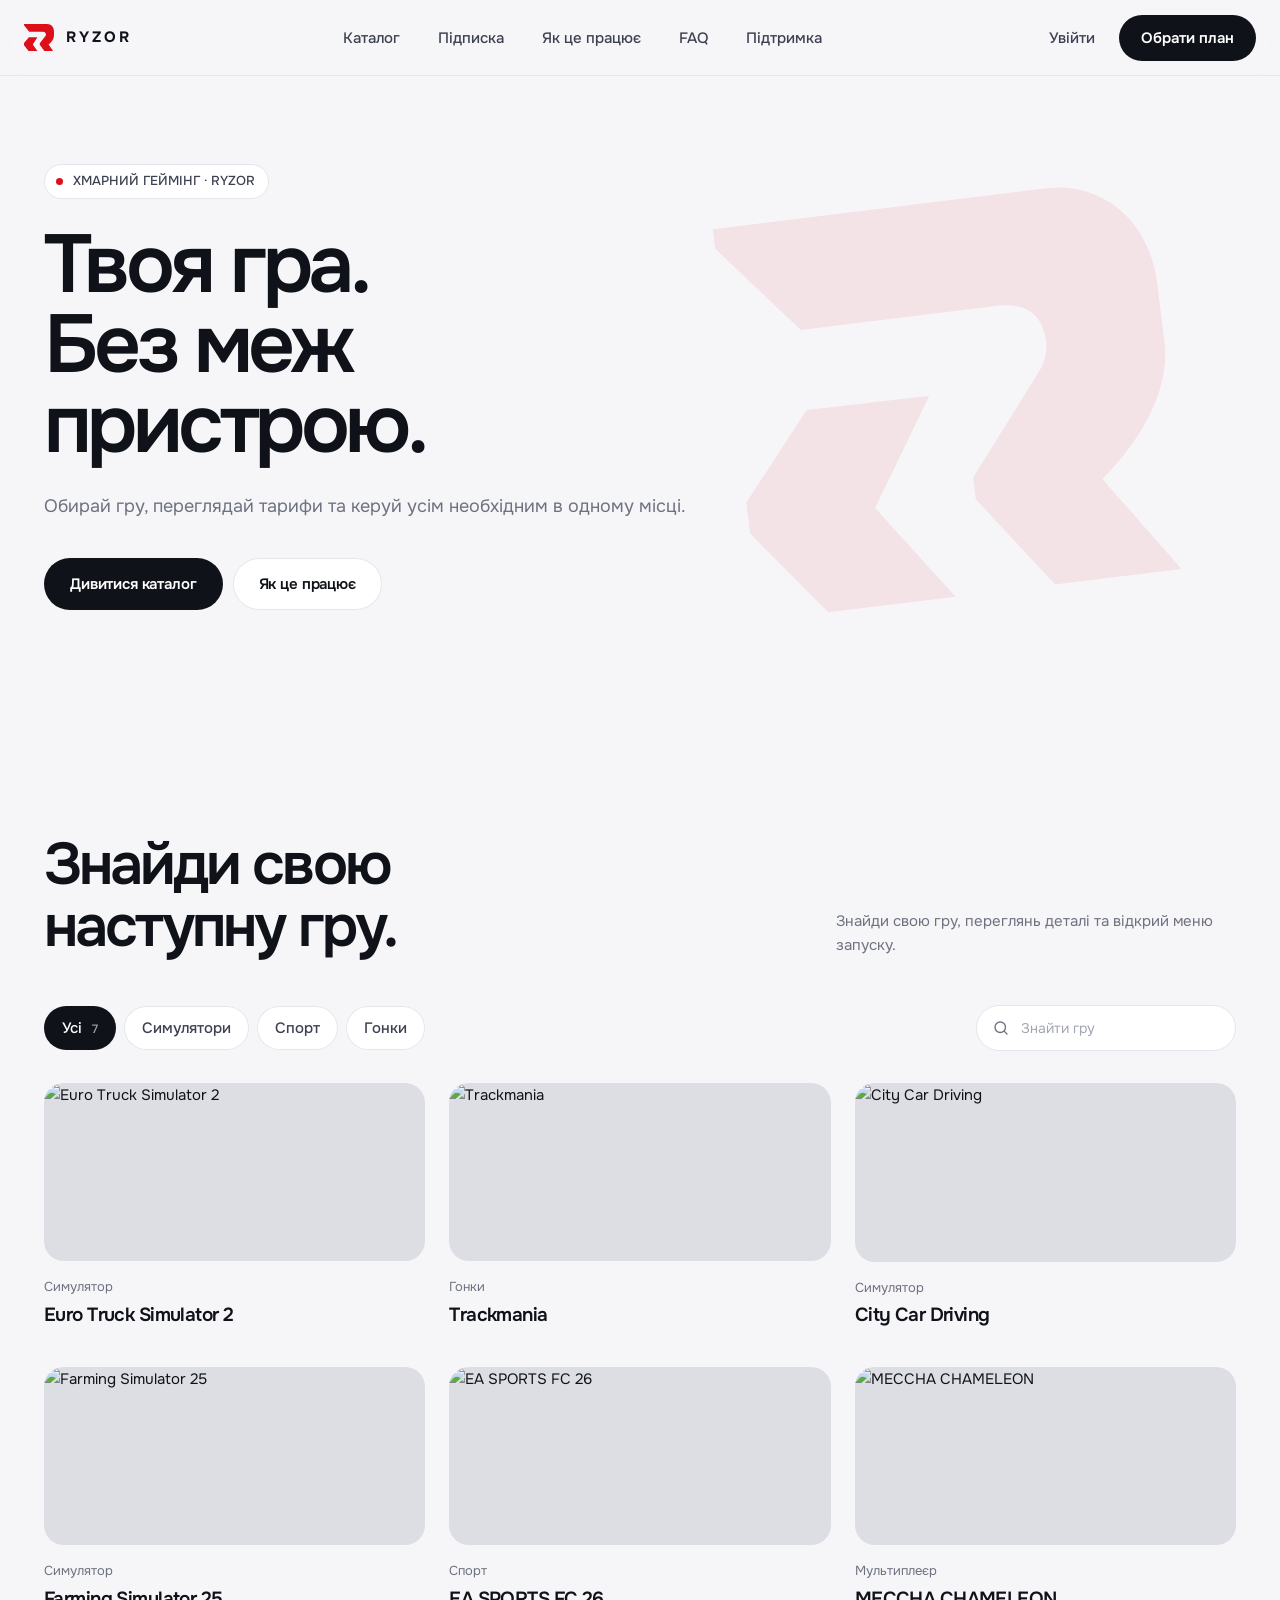
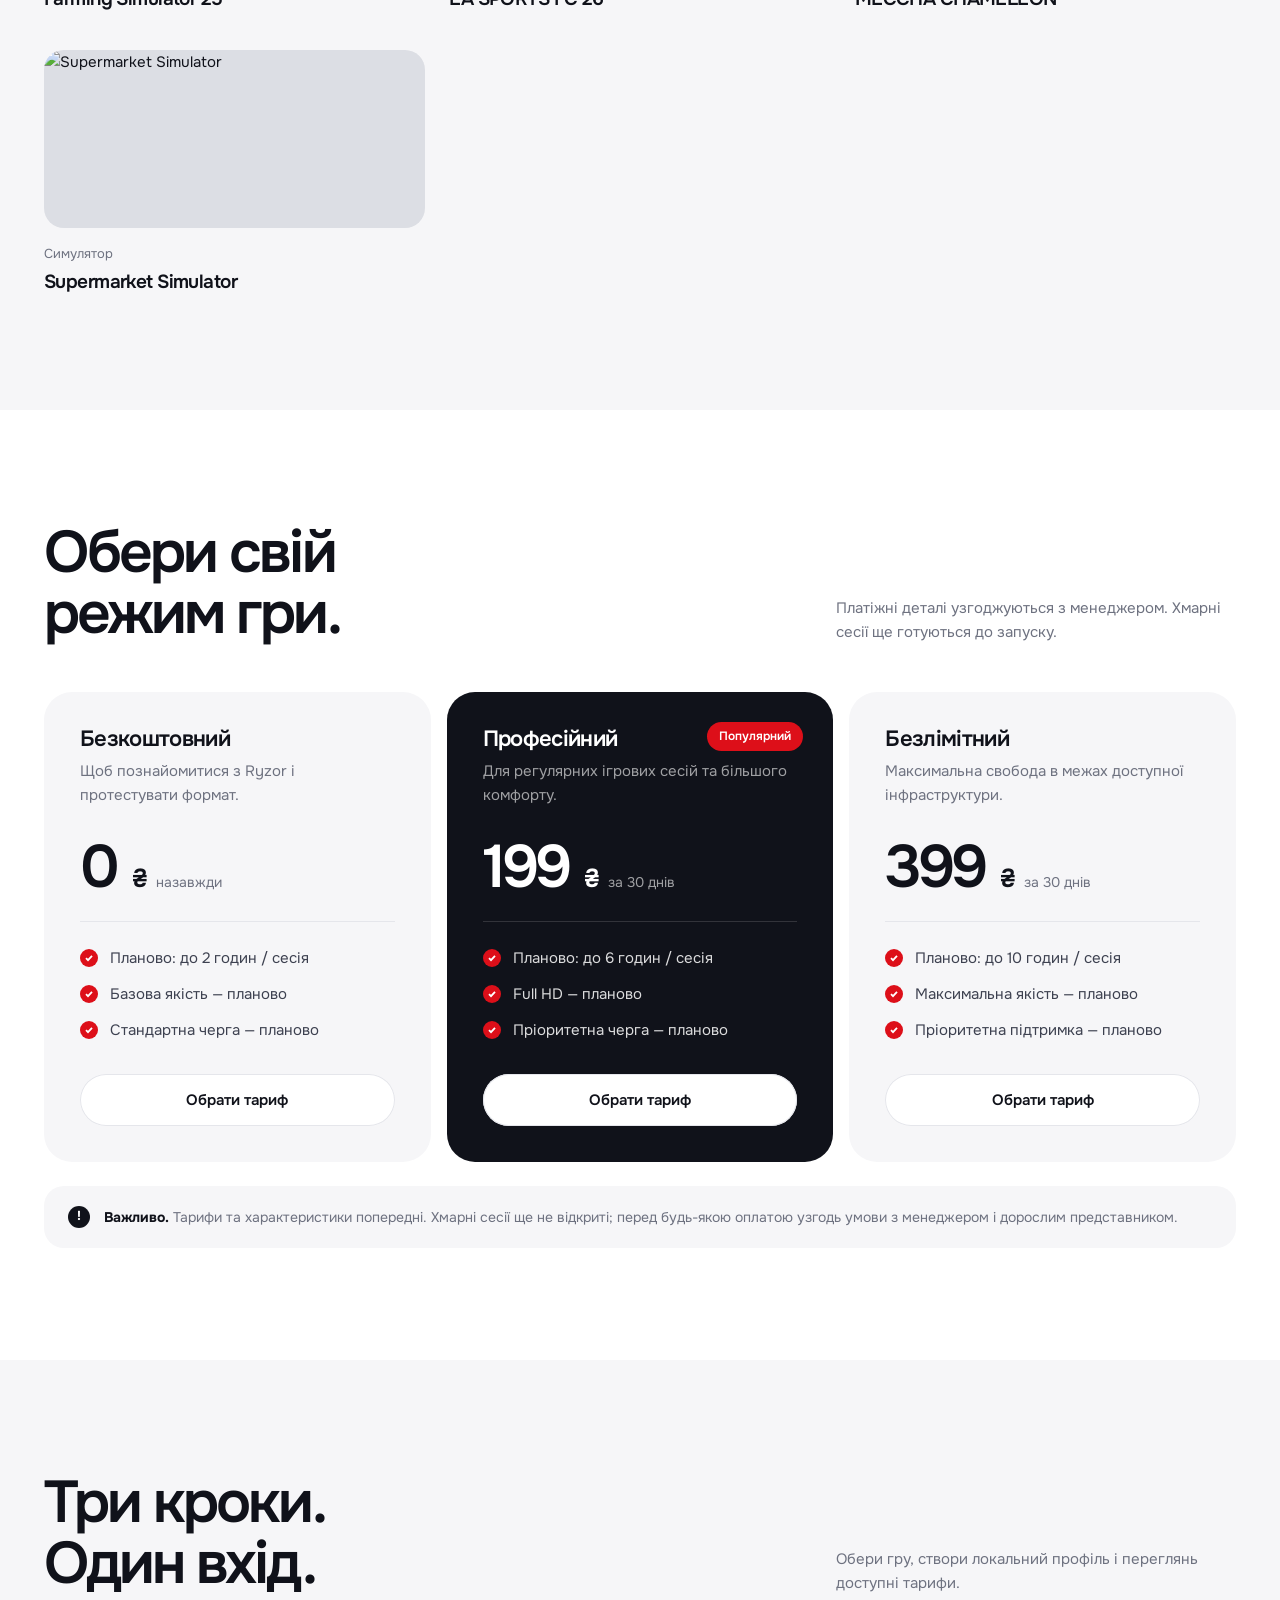
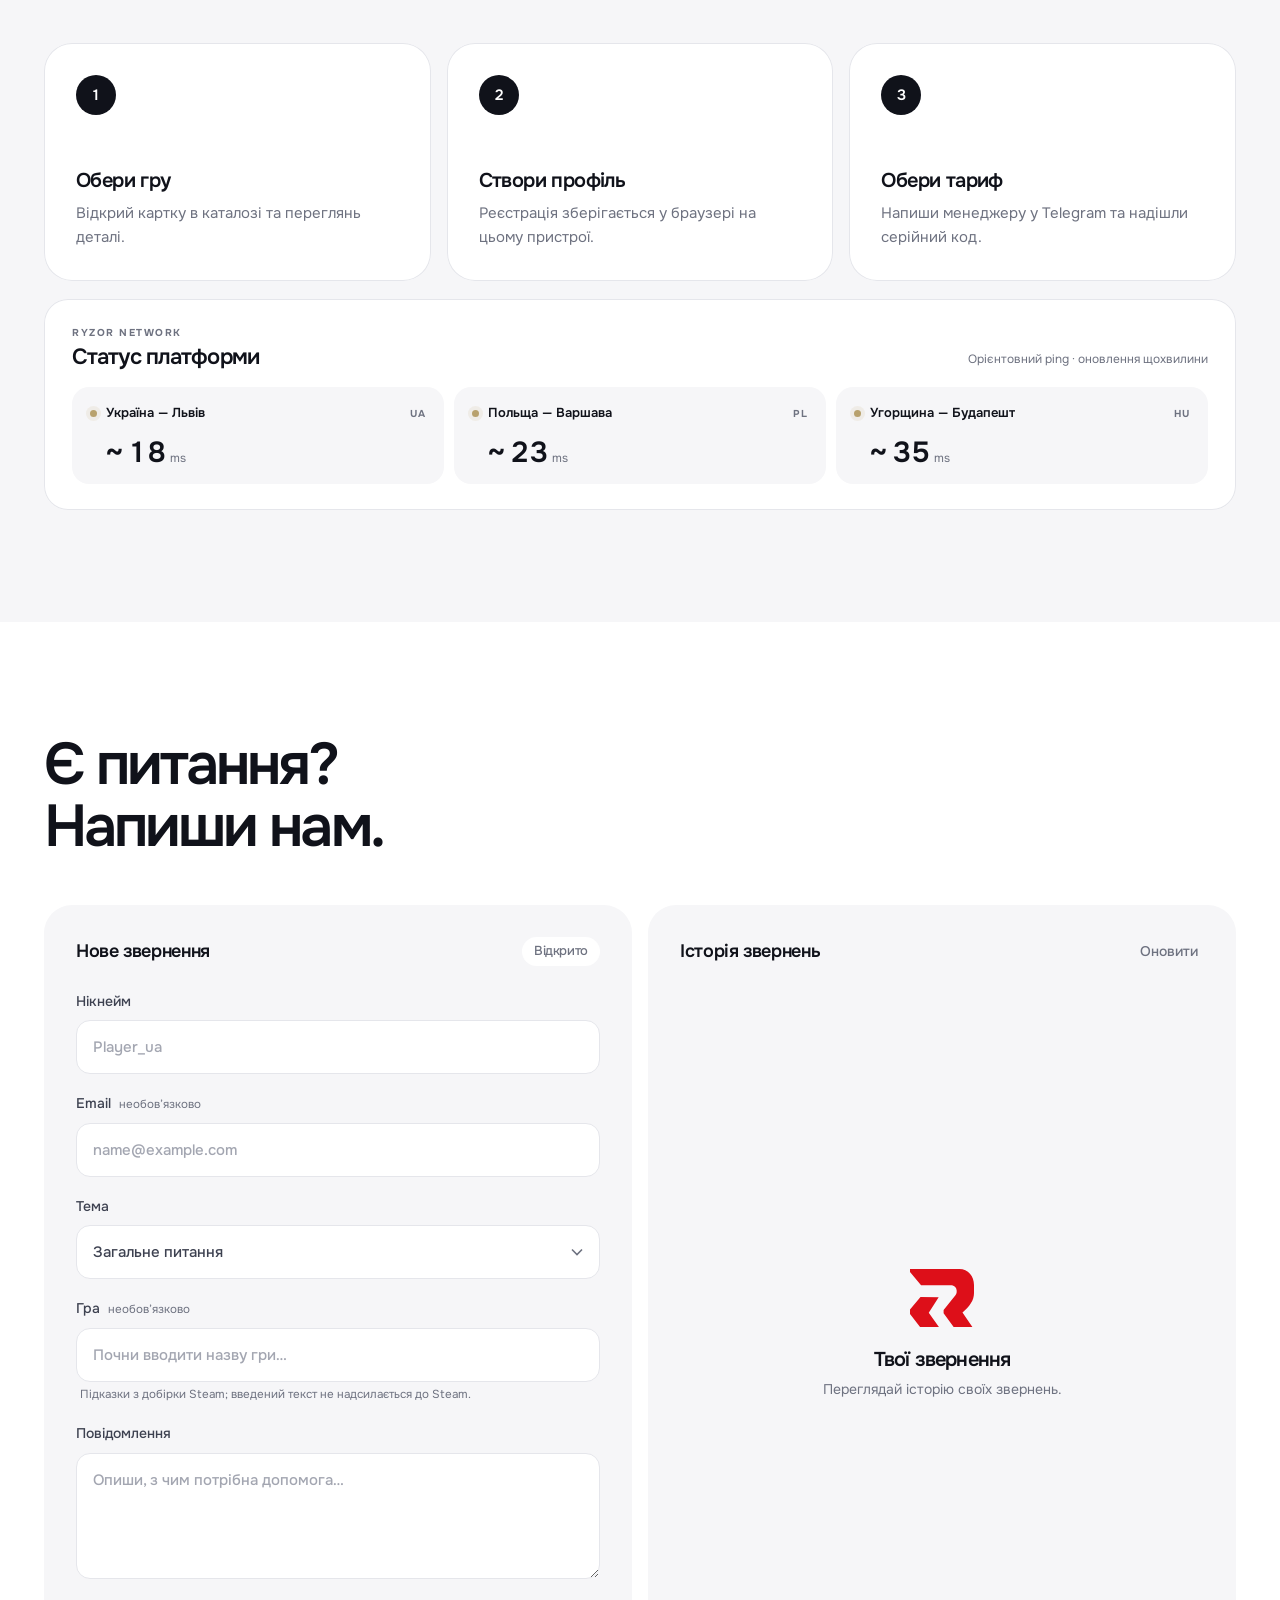
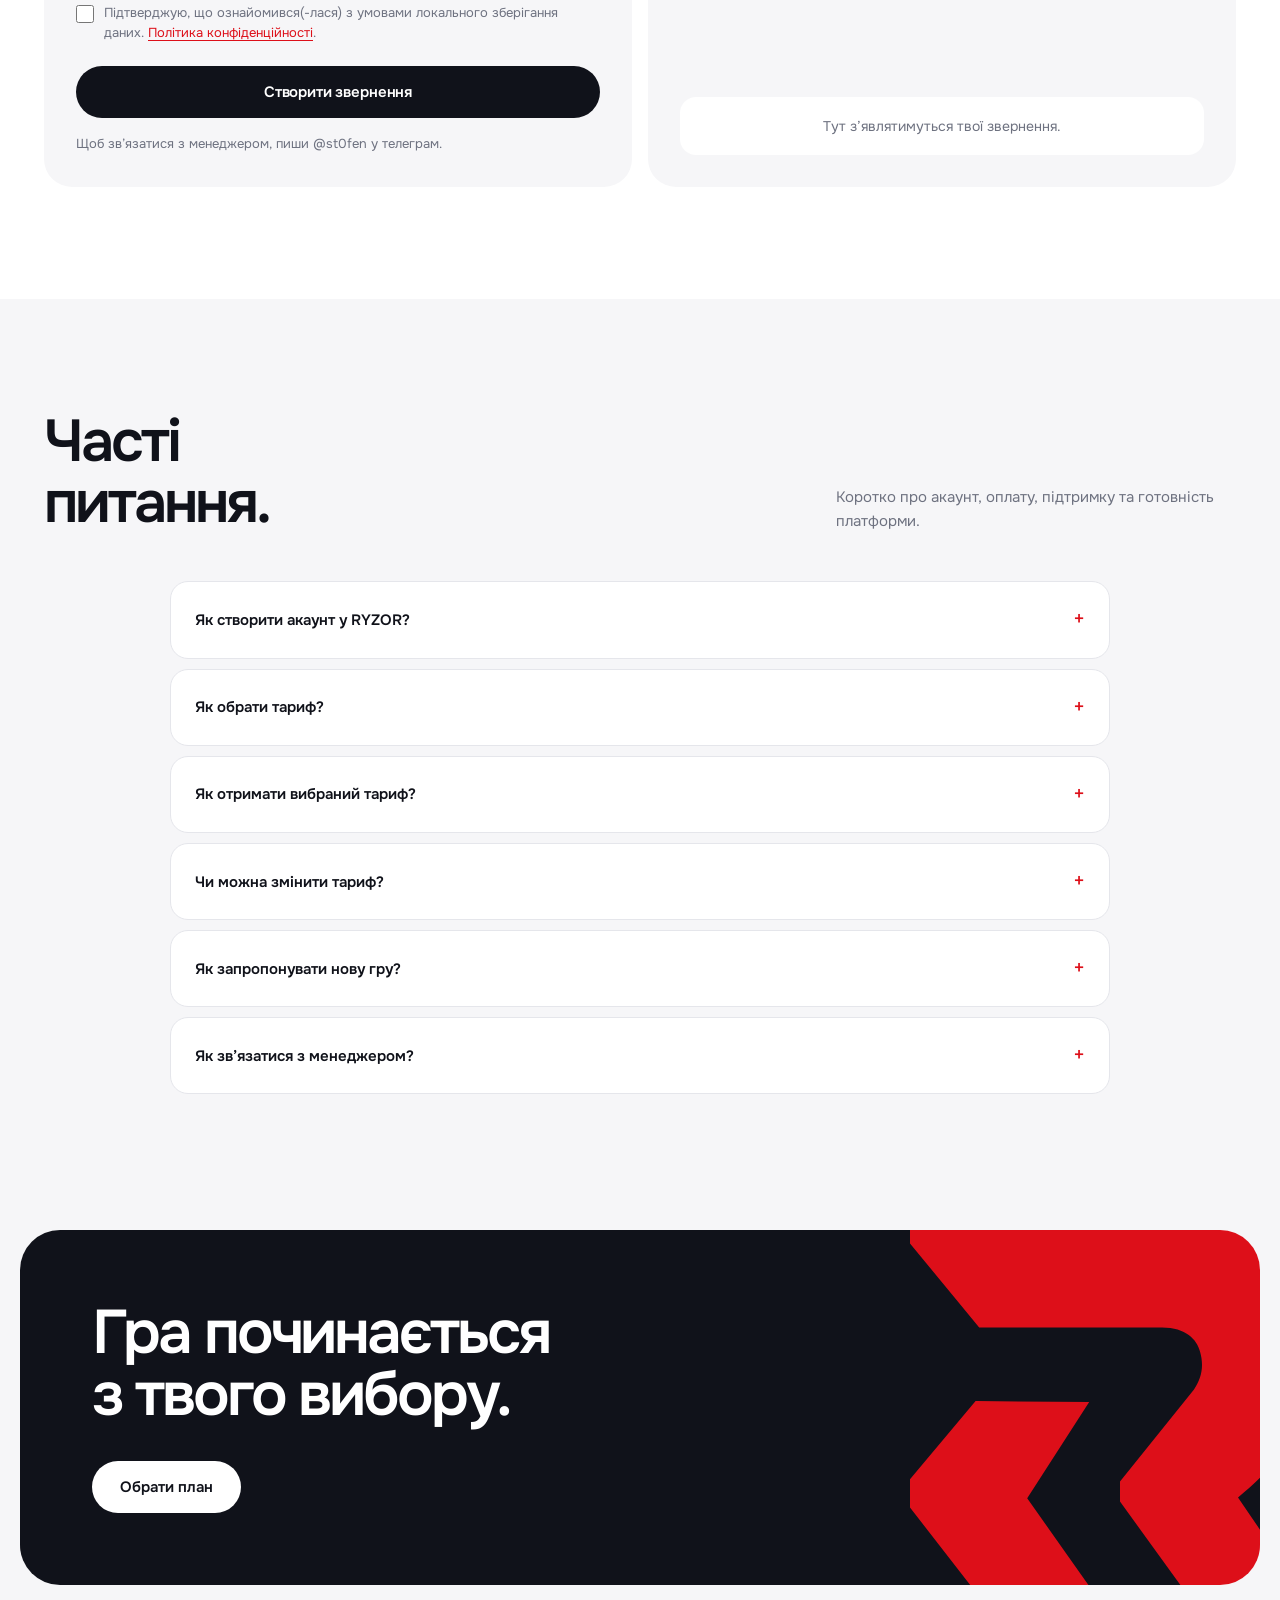
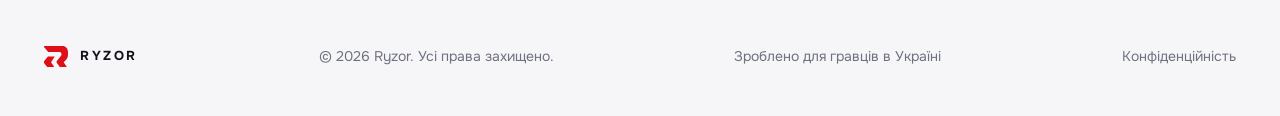
==== commit fc9db8e5: "Add files via upload" ====
--- a/index.html
+++ b/index.html
@@ -86,10 +86,12 @@
     <section class="faq-section section" id="faq">
       <div class="section-head"><div><h2>Часті<br>питання.</h2></div><p class="section-aside">Коротко про акаунт, оплату, підтримку та готовність платформи.</p></div>
       <div class="faq-list">
-        <details><summary>Чи можна вже запускати ігри?</summary><p>Каталог можна переглядати. Хмарний запуск ігор ще не відкритий.</p></details>
-        <details><summary>Чи запускаються ігри з каталогу?</summary><p>Поки що картки відкривають опис гри. Хмарний запуск буде доступний після підключення ігрової інфраструктури.</p></details>
-        <details><summary>Чи можна зараз оплатити підписку?</summary><p>Створи серійний код і напиши менеджеру в Telegram. Умови отримання тарифу узгоджуються в чаті.</p></details>
-        <details><summary>Де зберігається акаунт?</summary><p>Локально в браузері на цьому пристрої. Акаунт не синхронізується між пристроями. Деталі — у <a href="privacy.html">Політиці конфіденційності</a>.</p></details>
+        <details><summary>Як створити акаунт у RYZOR?</summary><p>Натисни «Увійти» у верхній частині сайту, перейди до реєстрації та заповни коротку форму.</p></details>
+        <details><summary>Як обрати тариф?</summary><p>Переглянь доступні плани в розділі «Підписка» та вибери той, який тобі підходить.</p></details>
+        <details><summary>Як отримати вибраний тариф?</summary><p>Після створення серійного коду напиши менеджеру RYZOR у Telegram та надішли йому код.</p></details>
+        <details><summary>Чи можна змінити тариф?</summary><p>Так. Напиши менеджеру, вкажи поточний тариф і той, на який хочеш перейти.</p></details>
+        <details><summary>Як запропонувати нову гру?</summary><p>Скористайся формою звернення в розділі «Підтримка» та вкажи назву гри.</p></details>
+        <details><summary>Як зв’язатися з менеджером?</summary><p>Напиши <a href="https://t.me/st0fen" target="_blank" rel="noopener noreferrer">@st0fen у Telegram</a>.</p></details>
       </div>
     </section>
 
@@ -99,7 +101,7 @@
   <footer class="footer"><a class="wordmark" href="#top"><svg class="logo-mark" viewBox="0 0 100 91" aria-hidden="true"><path d="M16.4 43.9 0 63.4v7.1l15.7 20.2h29.5L29.3 68.2l15.5-24.1z"/><path d="M0 0h77c14 0 23 11 23 25v13c0 11-7 21-18 30l15.5 22.7H68.2L52.5 69v-5L71 41c2-3 2.5-6 1.5-9.5-.8-3-3.5-6-9.5-6H17.3L0 4.5z"/></svg><span>RYZOR</span></a><span>© <span id="year"></span> Ryzor. Усі права захищено.</span><span>Зроблено для гравців в Україні</span><a href="privacy.html">Конфіденційність</a></footer>
 
   <div class="modal-backdrop" id="gameModal" hidden>
-    <section class="game-modal" role="dialog" aria-modal="true" aria-labelledby="modalGameTitle"><button class="modal-close" type="button" id="closeGameModal" aria-label="Закрити">×</button><div class="modal-art"><img id="modalGameImage" src="" alt=""><span id="modalGameKind"></span></div><div class="modal-content"><h2 id="modalGameTitle"></h2><p id="modalGameDescription"></p><div class="modal-divider"></div><div class="launch-state" id="launchState"><span class="state-marker">1</span><div><strong>Незабаром</strong><p>Хмарний запуск цієї гри ще не відкритий.</p></div></div><button class="btn btn-acid modal-launch" type="button" id="startTelegram" disabled>Скоро</button><p class="modal-note" id="launchHint">Каталог уже доступний для перегляду.</p></div></section>
+    <section class="game-modal" role="dialog" aria-modal="true" aria-labelledby="modalGameTitle"><button class="modal-close" type="button" id="closeGameModal" aria-label="Закрити">×</button><div class="modal-art"><img id="modalGameImage" src="" alt=""><span id="modalGameKind"></span></div><div class="modal-content"><h2 id="modalGameTitle"></h2><p id="modalGameDescription"></p><div class="modal-divider"></div><div class="launch-state" id="launchState"><span class="state-marker">1</span><div><strong>Потрібна реєстрація</strong><p>Перед запуском гри вам потрібно зареєструватися.</p></div></div><button class="btn btn-acid modal-launch" type="button" id="startTelegram">Зареєструватися</button><p class="modal-note" id="launchHint">Створи профіль RYZOR, щоб продовжити.</p></div></section>
   </div>
   <div class="toast" id="toast" role="status" aria-live="polite"></div>
   <nav class="mobile-dock" aria-label="Швидка навігація"><a href="#games">Ігри</a><a href="#plans">Тарифи</a><a href="#support">Підтримка</a></nav>
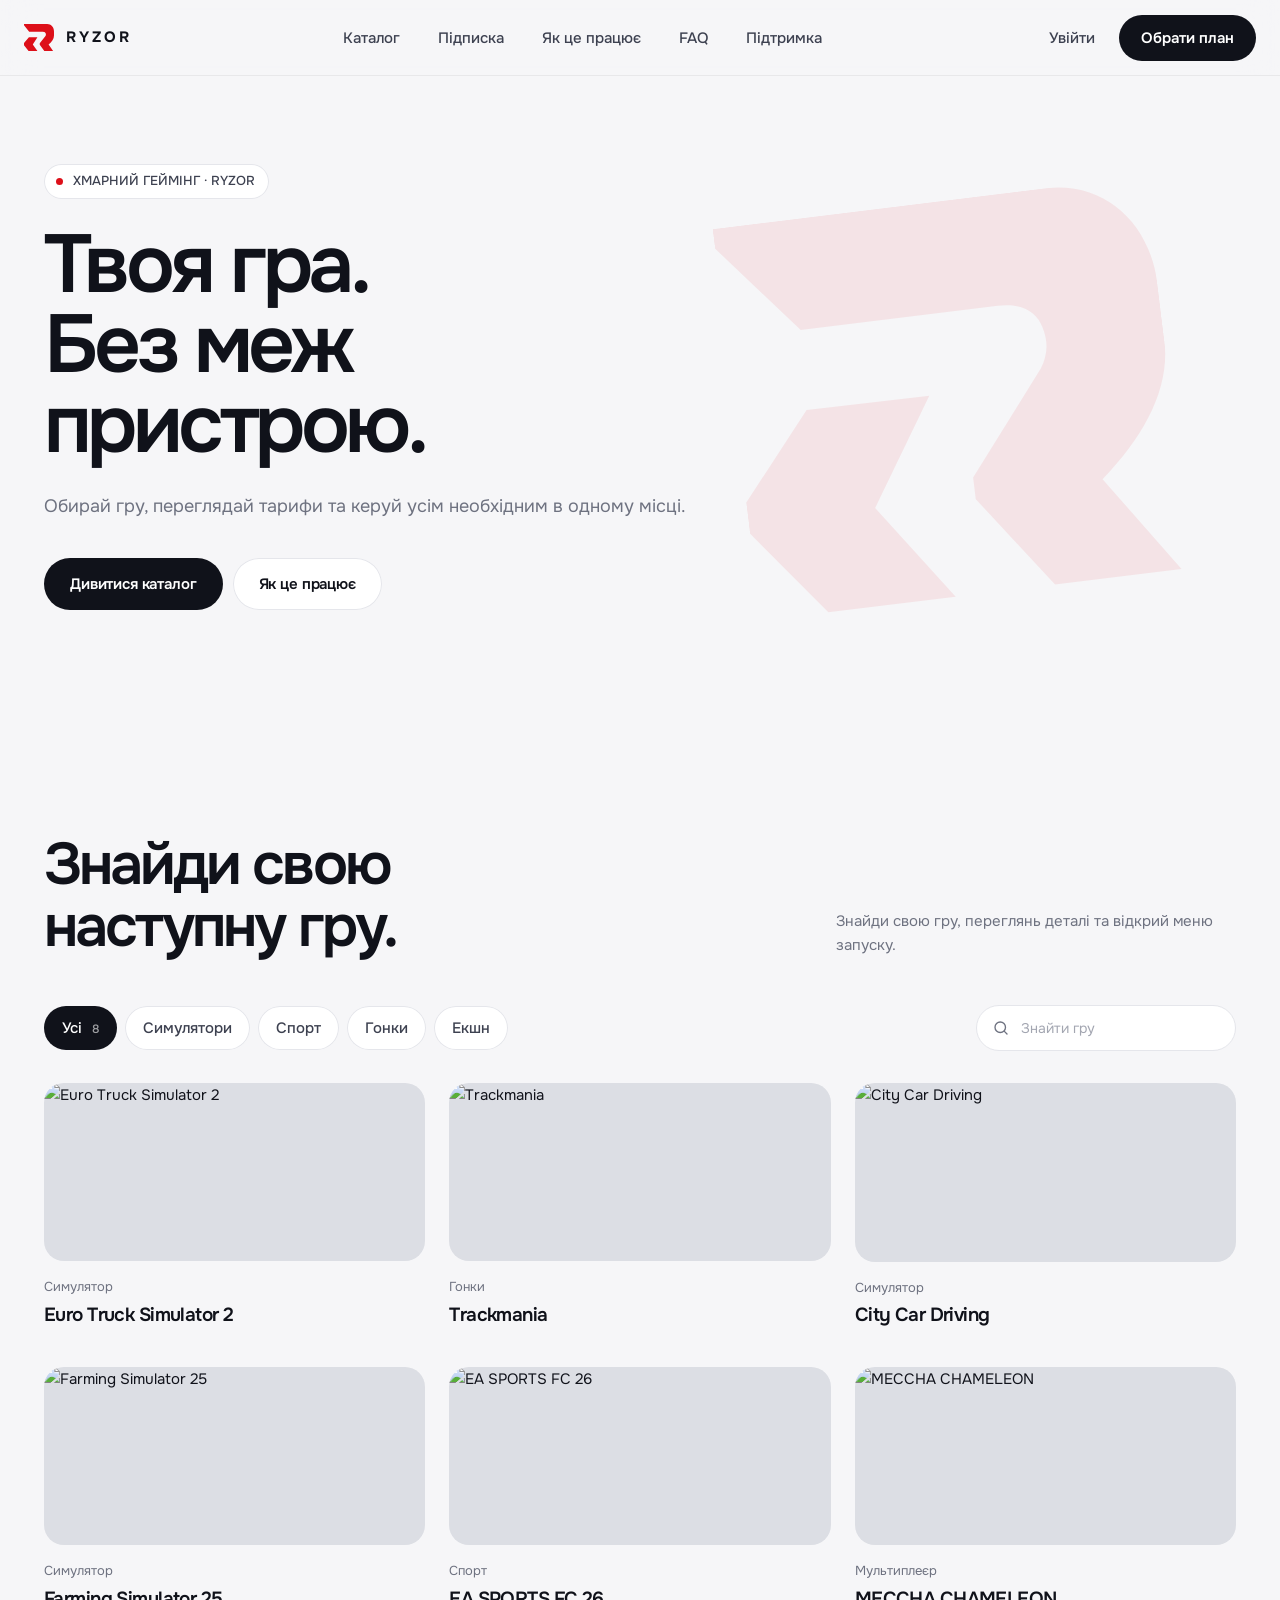
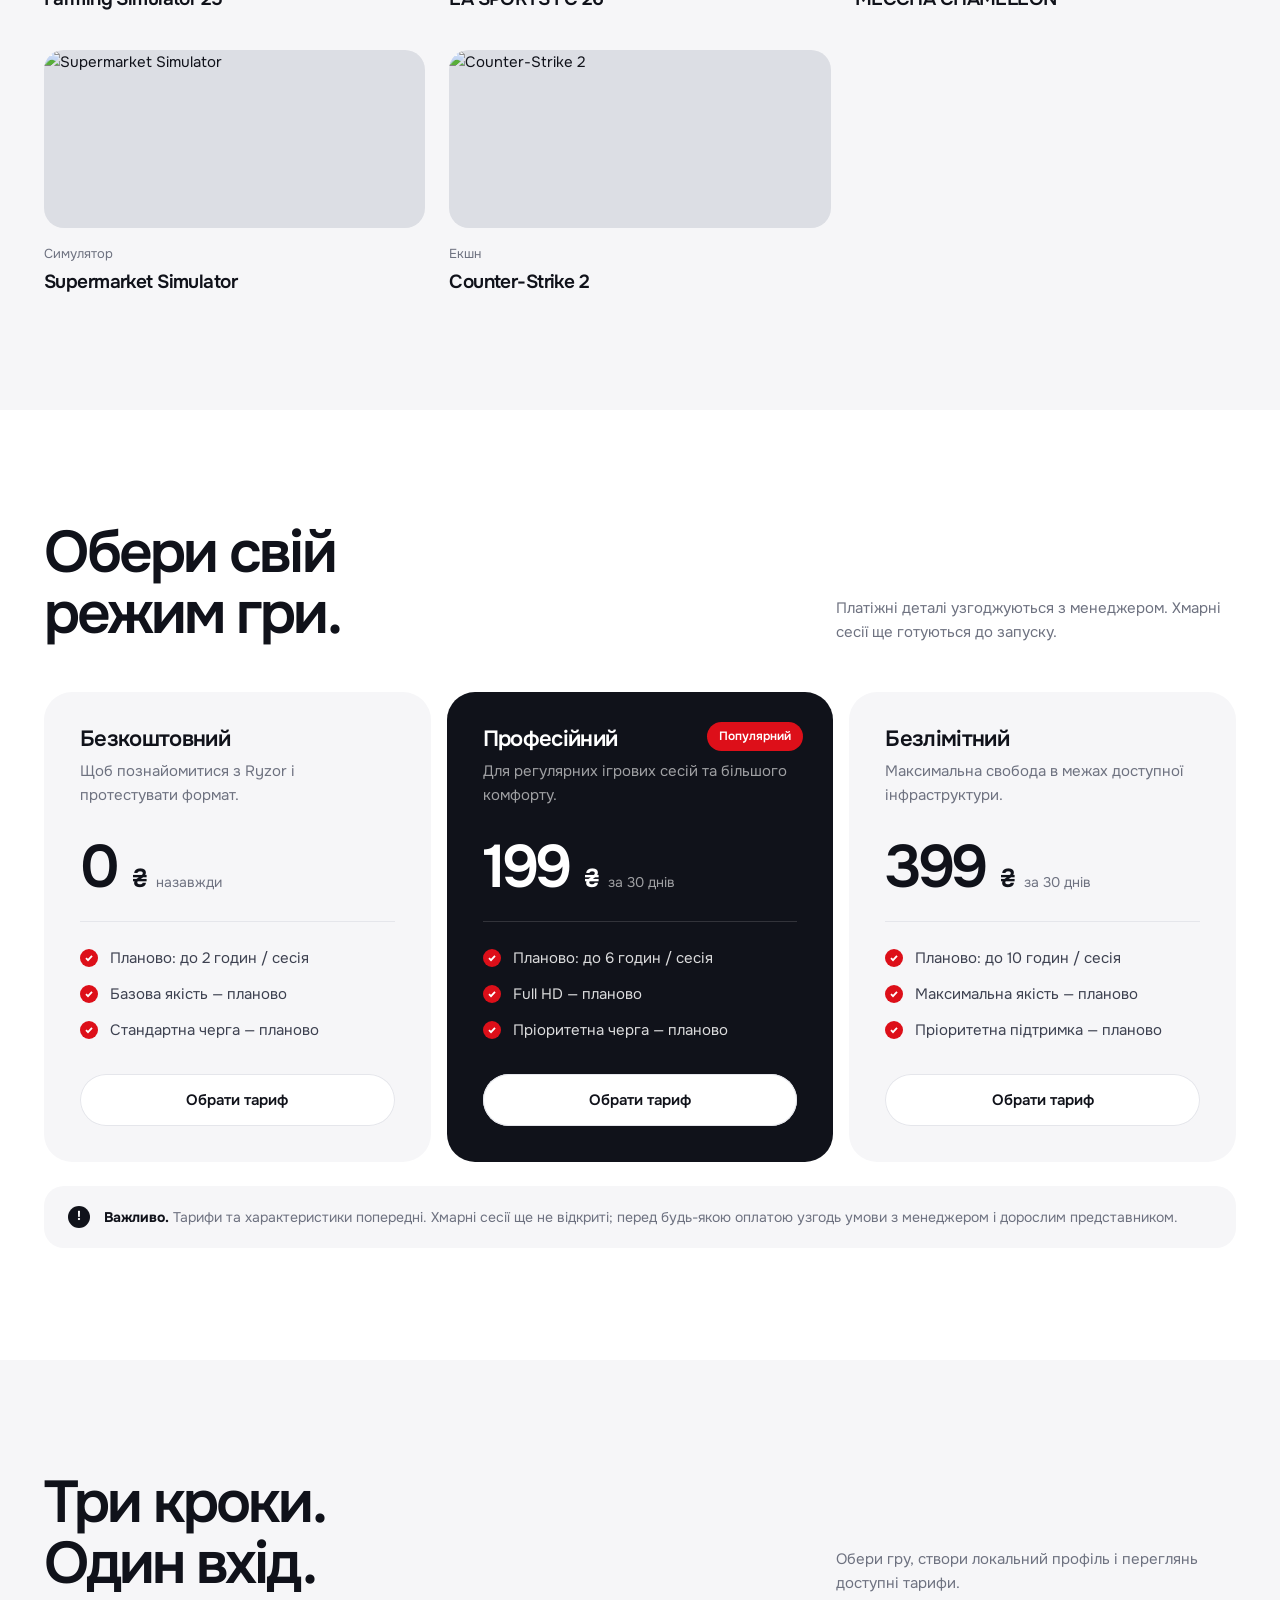
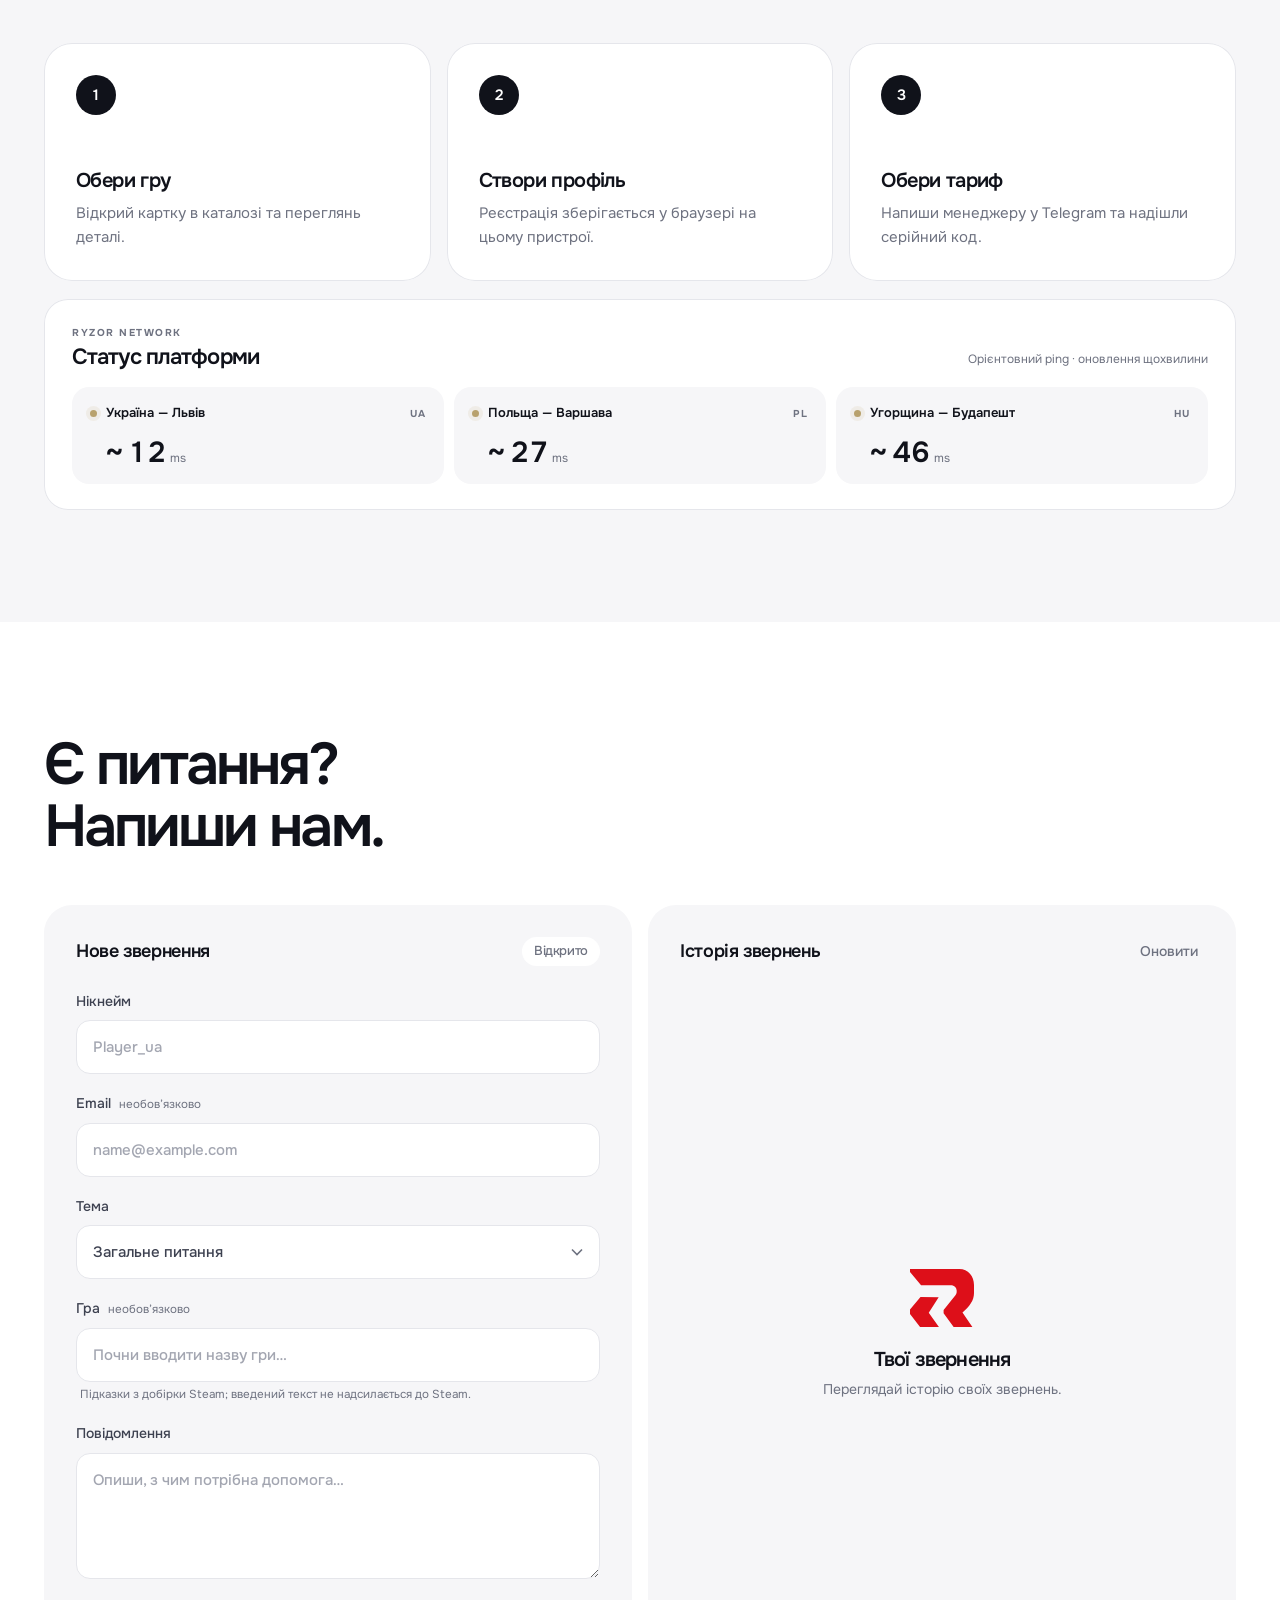
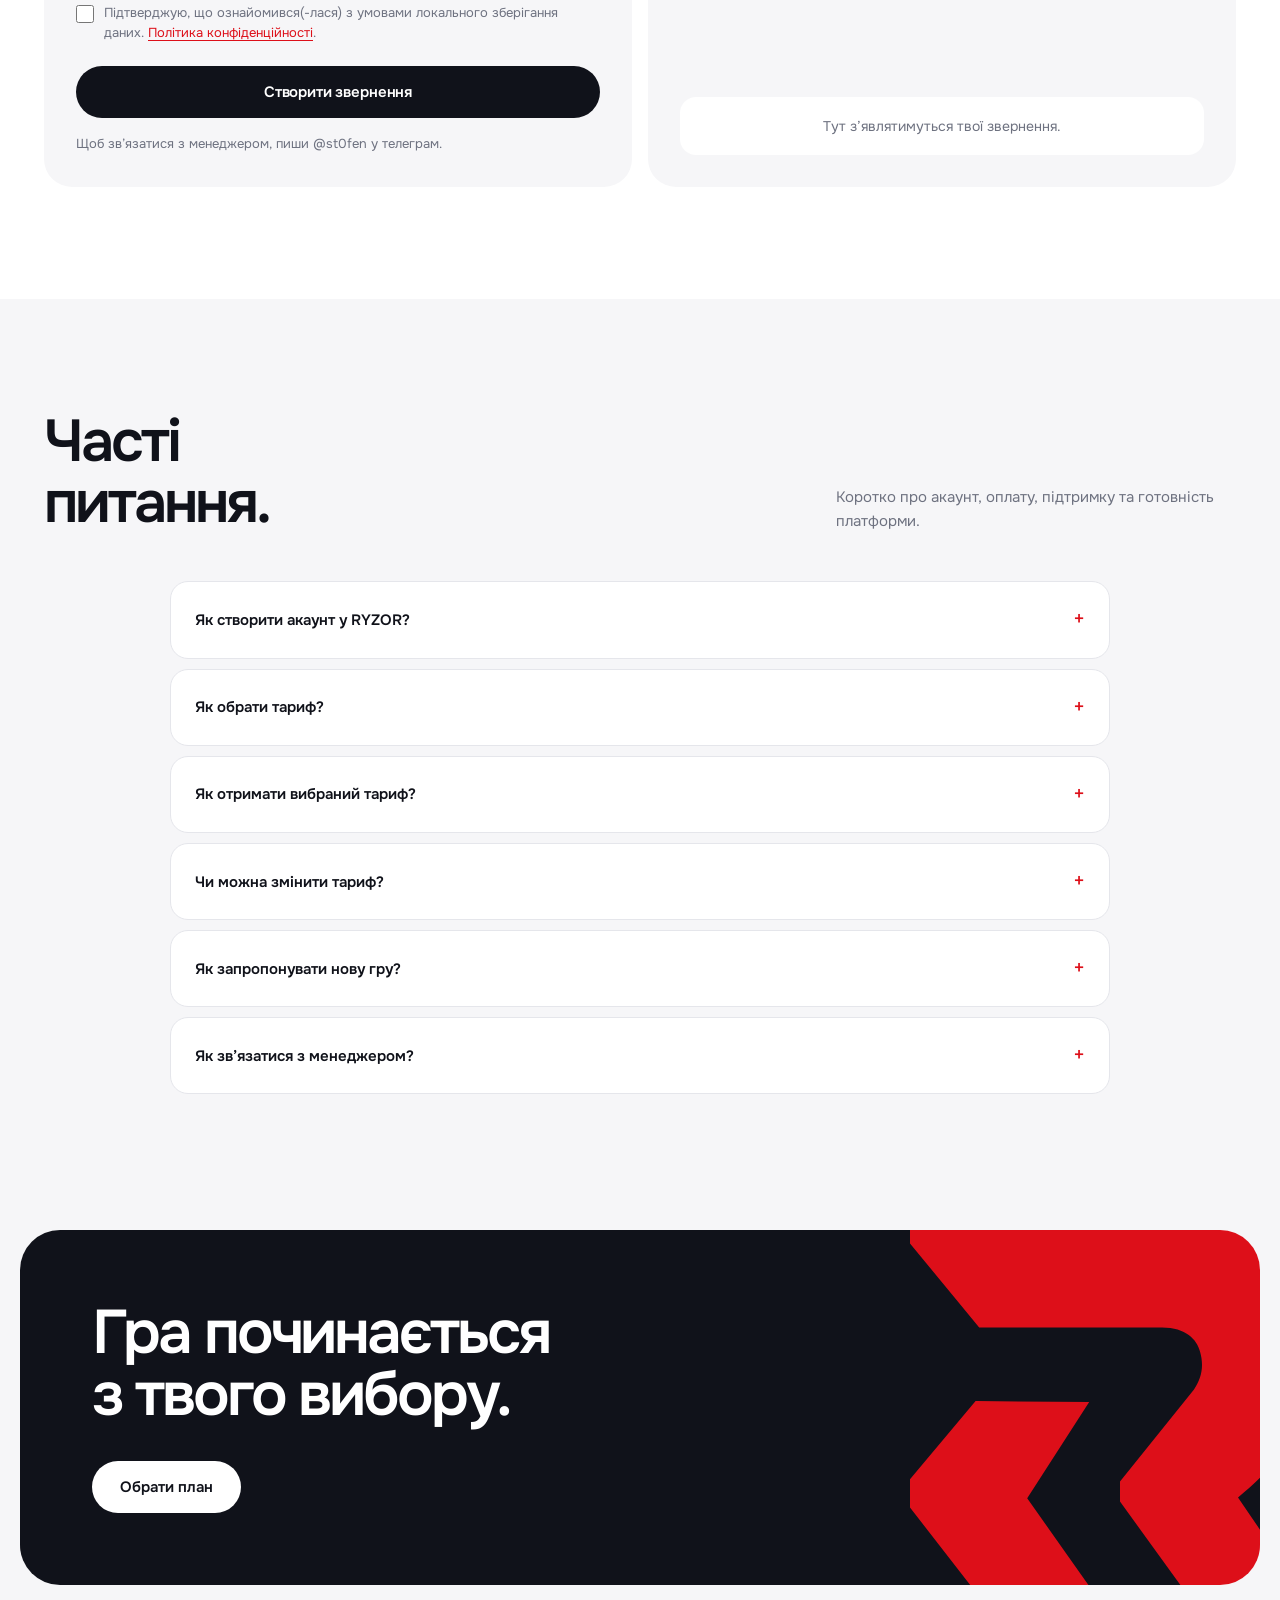
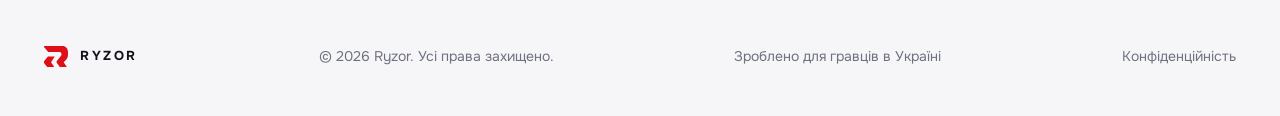
==== commit 505b847c: "Add files via upload" ====
--- a/index.html
+++ b/index.html
@@ -38,7 +38,7 @@
 
     <section class="section catalog-section" id="games">
       <div class="section-head"><div><h2>Знайди свою<br>наступну гру.</h2></div><p class="section-aside">Знайди свою гру, переглянь деталі та відкрий меню запуску.</p></div>
-      <div class="catalog-controls"><div class="filters" role="group" aria-label="Фільтр ігор"><button class="filter is-active" data-filter="all" aria-pressed="true">Усі <span>7</span></button><button class="filter" data-filter="sim" aria-pressed="false">Симулятори</button><button class="filter" data-filter="sport" aria-pressed="false">Спорт</button><button class="filter" data-filter="racing" aria-pressed="false">Гонки</button></div><label class="search-box"><span aria-hidden="true"><svg viewBox="0 0 24 24"><circle cx="11" cy="11" r="7"/><path d="m20 20-3.500-3.500"/></svg></span><input id="gameSearch" type="search" placeholder="Знайти гру" aria-label="Знайти гру"></label></div>
+      <div class="catalog-controls"><div class="filters" role="group" aria-label="Фільтр ігор"><button class="filter is-active" data-filter="all" aria-pressed="true">Усі <span>8</span></button><button class="filter" data-filter="sim" aria-pressed="false">Симулятори</button><button class="filter" data-filter="sport" aria-pressed="false">Спорт</button><button class="filter" data-filter="racing" aria-pressed="false">Гонки</button><button class="filter" data-filter="action" aria-pressed="false">Екшн</button></div><label class="search-box"><span aria-hidden="true"><svg viewBox="0 0 24 24"><circle cx="11" cy="11" r="7"/><path d="m20 20-3.500-3.500"/></svg></span><input id="gameSearch" type="search" placeholder="Знайти гру" aria-label="Знайти гру"></label></div>
       <div class="game-grid" id="gameGrid">
         <article class="game-card" data-category="sim" data-search="euro truck simulator 2 вантажівки дороги європа"><button class="game-open" type="button" data-game="Euro Truck Simulator 2" data-image="https://shared.akamai.steamstatic.com/store_item_assets/steam/apps/227300/header.jpg" data-description="Доставляй вантажі дорогами Європи, відкривай маршрути та розвивай транспортну компанію." data-kind="Симулятор, водіння"><span class="game-image"><img src="https://shared.akamai.steamstatic.com/store_item_assets/steam/apps/227300/header.jpg" alt="Euro Truck Simulator 2" loading="lazy" referrerpolicy="no-referrer"><span class="game-number">01</span><span class="game-arrow">↗</span></span><span class="game-meta"><span>Симулятор</span><span>01 / 07</span></span><strong>Euro Truck Simulator 2</strong><span class="game-action-label">ВІДКРИТИ ГРУ <b>↗</b></span></button></article>
         <article class="game-card" data-category="racing" data-search="trackmania гонки траси аркада"><button class="game-open" type="button" data-game="Trackmania" data-image="https://shared.akamai.steamstatic.com/store_item_assets/steam/apps/2225070/header.jpg" data-description="Ганяй на трасах спільноти, змагайся в заїздах і створюй власні маршрути." data-kind="Гонки, аркада"><span class="game-image"><img src="https://shared.akamai.steamstatic.com/store_item_assets/steam/apps/2225070/header.jpg" alt="Trackmania" loading="lazy" referrerpolicy="no-referrer"><span class="game-number">02</span><span class="game-arrow">↗</span></span><span class="game-meta"><span>Гонки</span><span>02 / 07</span></span><strong>Trackmania</strong><span class="game-action-label">ВІДКРИТИ ГРУ <b>↗</b></span></button></article>
@@ -47,9 +47,10 @@
         <article class="game-card" data-category="sport" data-search="ea sports fc 26 футбол спорт"><button class="game-open" type="button" data-game="EA SPORTS FC 26" data-image="https://shared.fastly.steamstatic.com/store_item_assets/steam/apps/3405690/2d96aa1b06e453cd62dae9029d412f19e61932c3/header.jpg" data-description="Футбольний симулятор із кар’єрою, турнірами та різними режимами." data-kind="Спорт, футбол"><span class="game-image"><img src="https://shared.fastly.steamstatic.com/store_item_assets/steam/apps/3405690/2d96aa1b06e453cd62dae9029d412f19e61932c3/header.jpg" alt="EA SPORTS FC 26" loading="lazy" referrerpolicy="no-referrer"><span class="game-number">05</span><span class="game-arrow">↗</span></span><span class="game-meta"><span>Спорт</span><span>05 / 07</span></span><strong>EA SPORTS FC 26</strong><span class="game-action-label">ВІДКРИТИ ГРУ <b>↗</b></span></button></article>
         <article class="game-card" data-category="casual" data-search="meccha chameleon хованки casual multiplayer"><button class="game-open" type="button" data-game="MECCHA CHAMELEON" data-image="https://shared.fastly.steamstatic.com/store_item_assets/steam/apps/4704690/163e2a742e5fb8e1f5d1e3a890da98f04ab809d4/header.jpg" data-description="Мережева гра в хованки: розфарбовуй персонажа, щоб злитися з оточенням." data-kind="Мультиплеєр, хованки"><span class="game-image"><img src="https://shared.fastly.steamstatic.com/store_item_assets/steam/apps/4704690/163e2a742e5fb8e1f5d1e3a890da98f04ab809d4/header.jpg" alt="MECCHA CHAMELEON" loading="lazy" referrerpolicy="no-referrer"><span class="game-number">06</span><span class="game-arrow">↗</span></span><span class="game-meta"><span>Мультиплеєр</span><span>06 / 07</span></span><strong>MECCHA CHAMELEON</strong><span class="game-action-label">ВІДКРИТИ ГРУ <b>↗</b></span></button></article>
         <article class="game-card" data-category="sim" data-search="supermarket simulator магазин менеджмент"><button class="game-open" type="button" data-game="Supermarket Simulator" data-image="https://shared.akamai.steamstatic.com/store_item_assets/steam/apps/2670630/267eef055b0e5d45cb1c874f816a31dded4bb88e/header.jpg" data-description="Керуй магазином: замовляй товари, наповнюй полиці та розвивай бізнес." data-kind="Симулятор, менеджмент"><span class="game-image"><img src="https://shared.akamai.steamstatic.com/store_item_assets/steam/apps/2670630/267eef055b0e5d45cb1c874f816a31dded4bb88e/header.jpg" alt="Supermarket Simulator" loading="lazy" referrerpolicy="no-referrer"><span class="game-number">07</span><span class="game-arrow">↗</span></span><span class="game-meta"><span>Симулятор</span><span>07 / 07</span></span><strong>Supermarket Simulator</strong><span class="game-action-label">ВІДКРИТИ ГРУ <b>↗</b></span></button></article>
+        <article class="game-card" data-category="action" data-search="counter-strike 2 counter strike 2 cs2 кс кс2 командний тактичний шутер"><button class="game-open" type="button" data-game="Counter-Strike 2" data-image="https://shared.akamai.steamstatic.com/store_item_assets/steam/apps/730/header.jpg" data-description="Командний тактичний шутер із різними мапами та змагальними режимами." data-kind="Екшн, мультиплеєр"><span class="game-image"><img src="https://shared.akamai.steamstatic.com/store_item_assets/steam/apps/730/header.jpg" alt="Counter-Strike 2" loading="lazy" referrerpolicy="no-referrer"><span class="game-number">08</span><span class="game-arrow">↗</span></span><span class="game-meta"><span>Екшн</span><span>08 / 08</span></span><strong>Counter-Strike 2</strong><span class="game-action-label">ВІДКРИТИ ГРУ <b>↗</b></span></button></article>
       </div>
       <p class="empty-games" id="emptyGames" hidden>Нічого не знайдено. Спробуй інший запит.</p>
-      <div class="catalog-foot"><span>КАТАЛОГ ОНОВЛЮЄТЬСЯ</span><span>01—07 / SELECTION</span></div>
+      <div class="catalog-foot"><span>КАТАЛОГ ОНОВЛЮЄТЬСЯ</span><span>01—08 / SELECTION</span></div>
     </section>
 
     <section class="plans-section" id="plans">
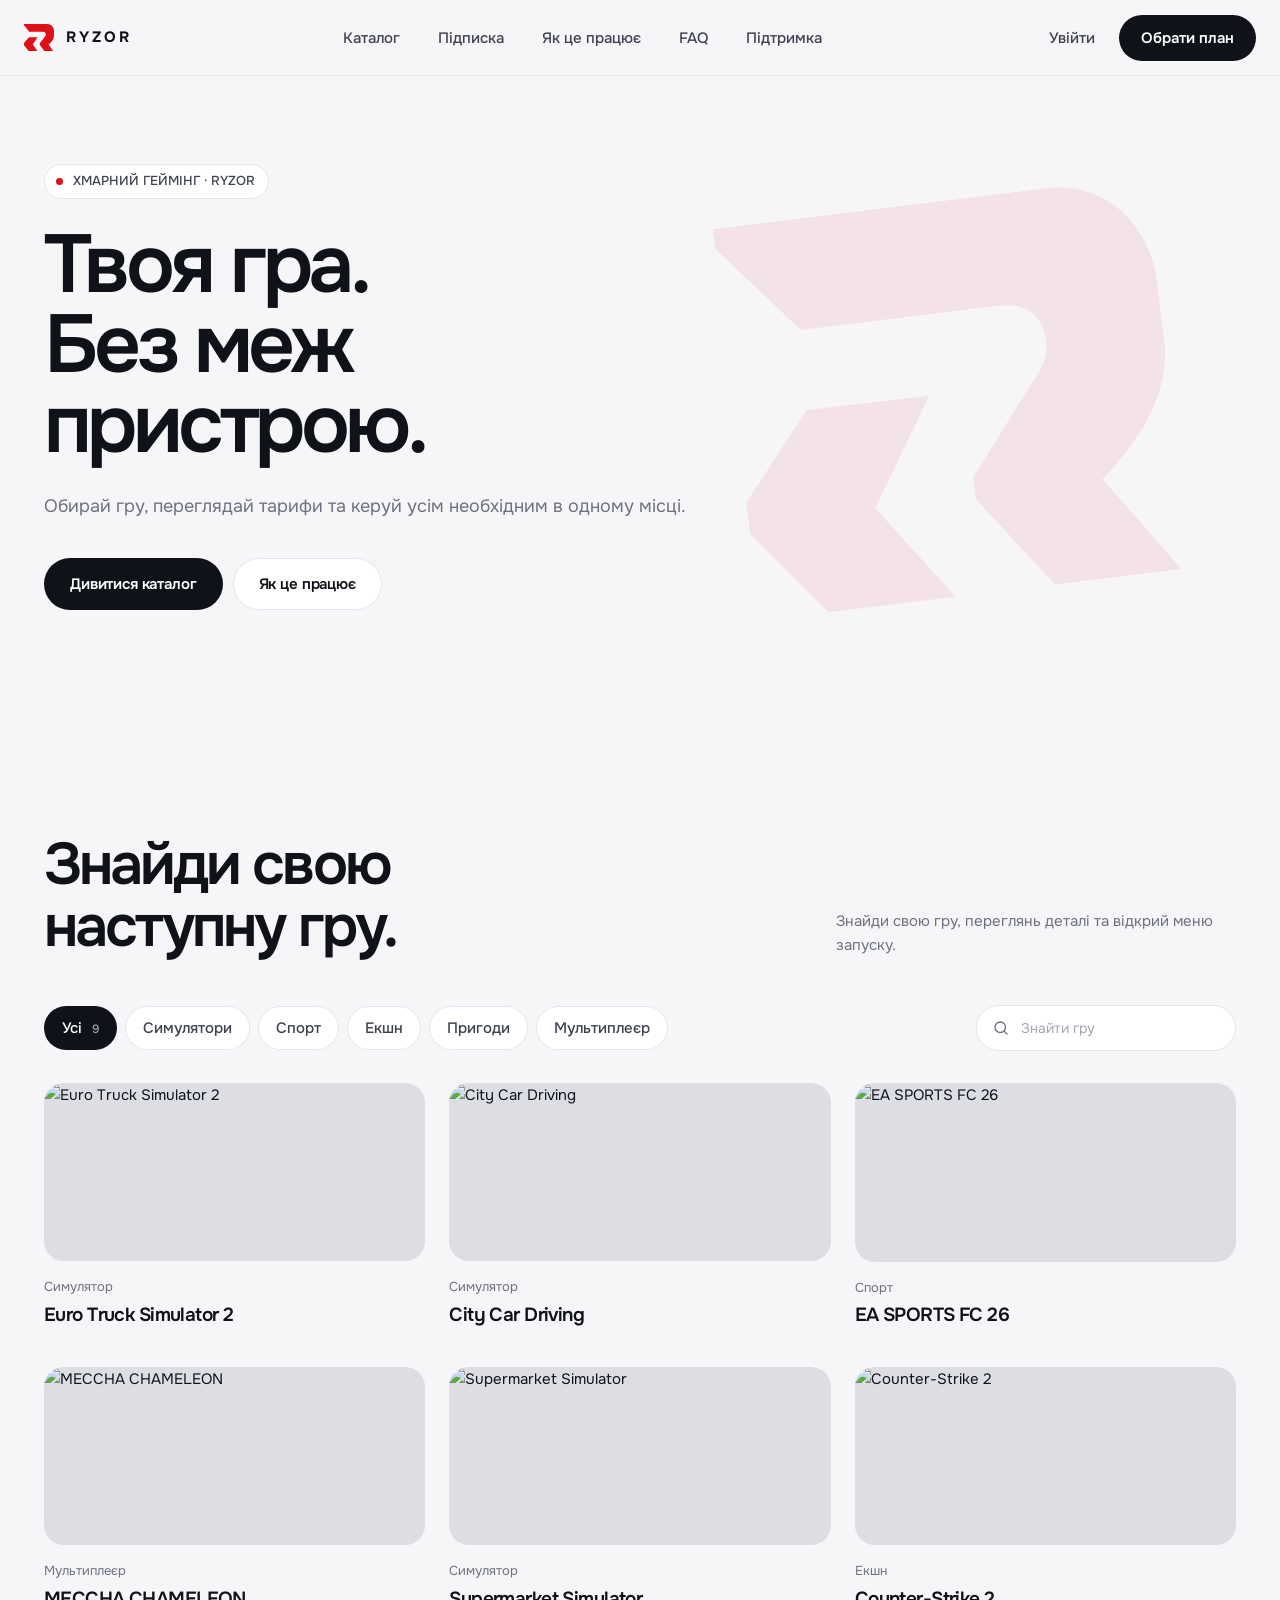
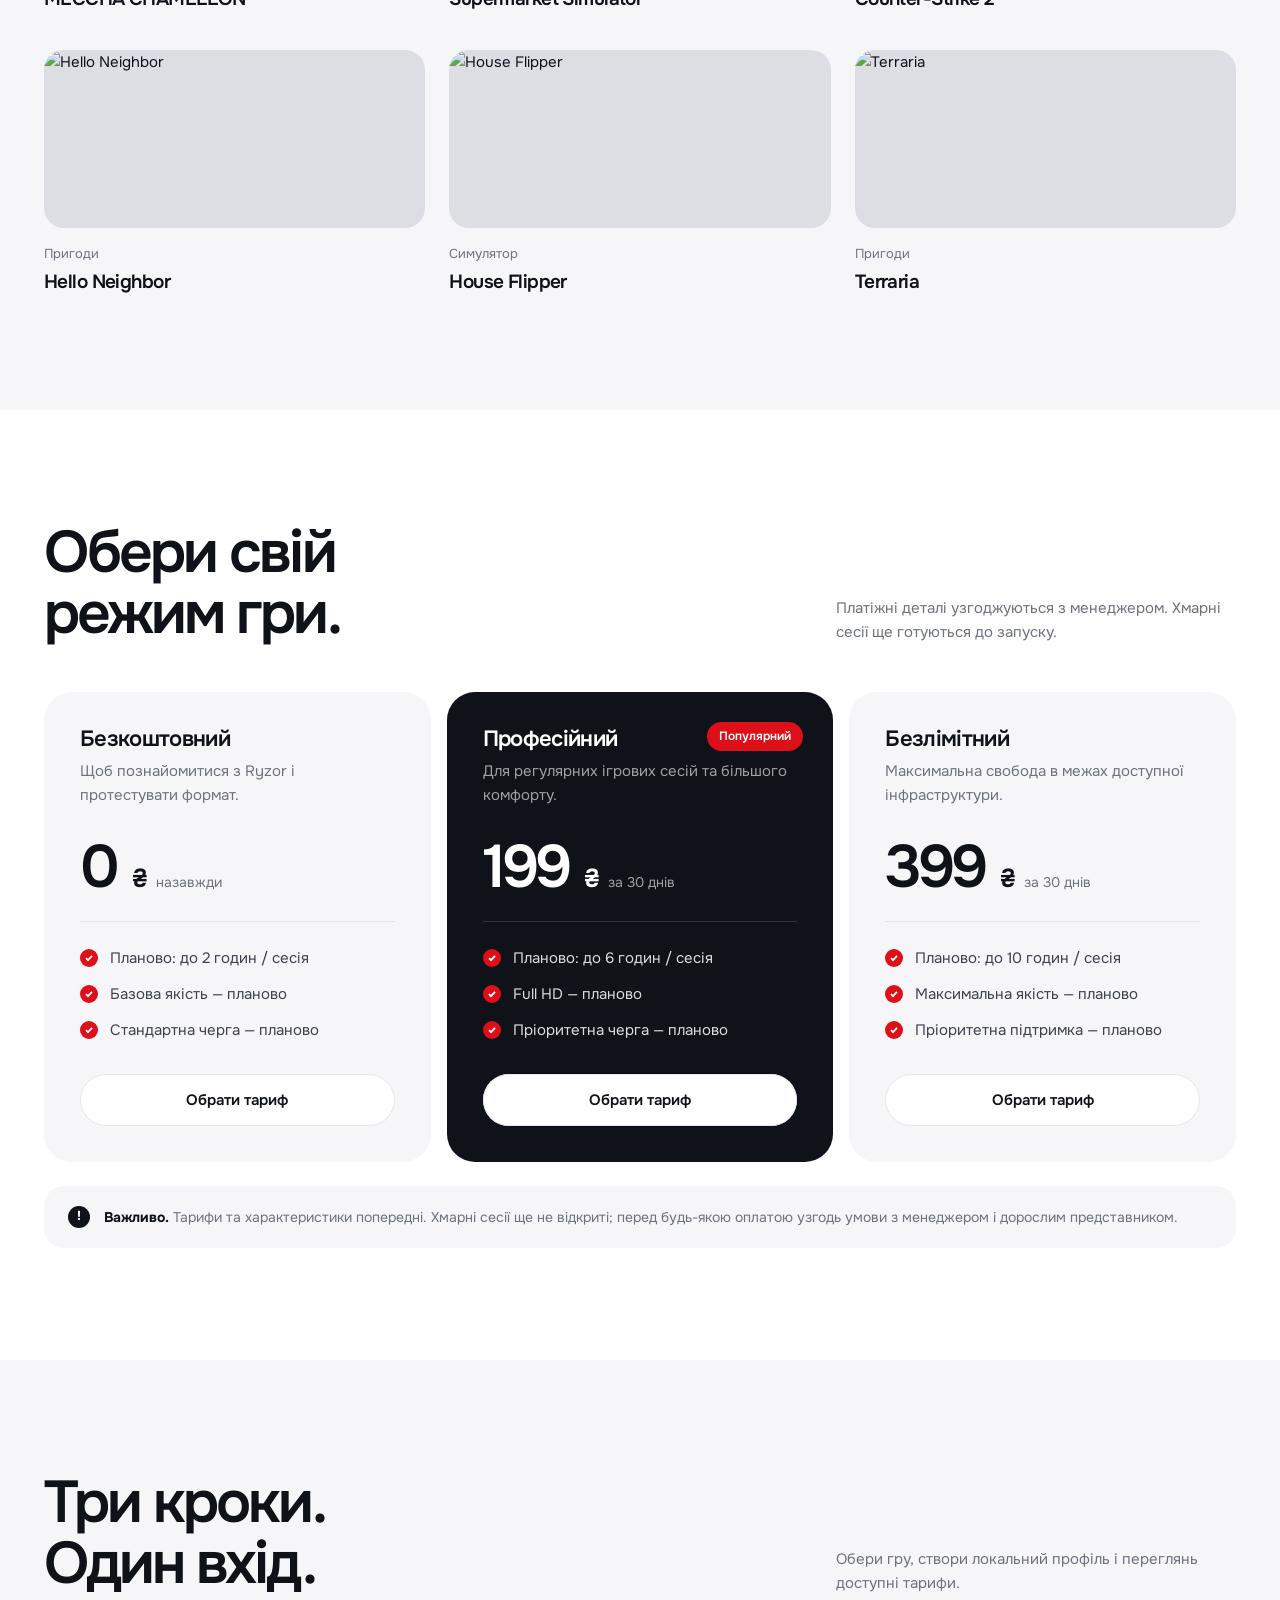
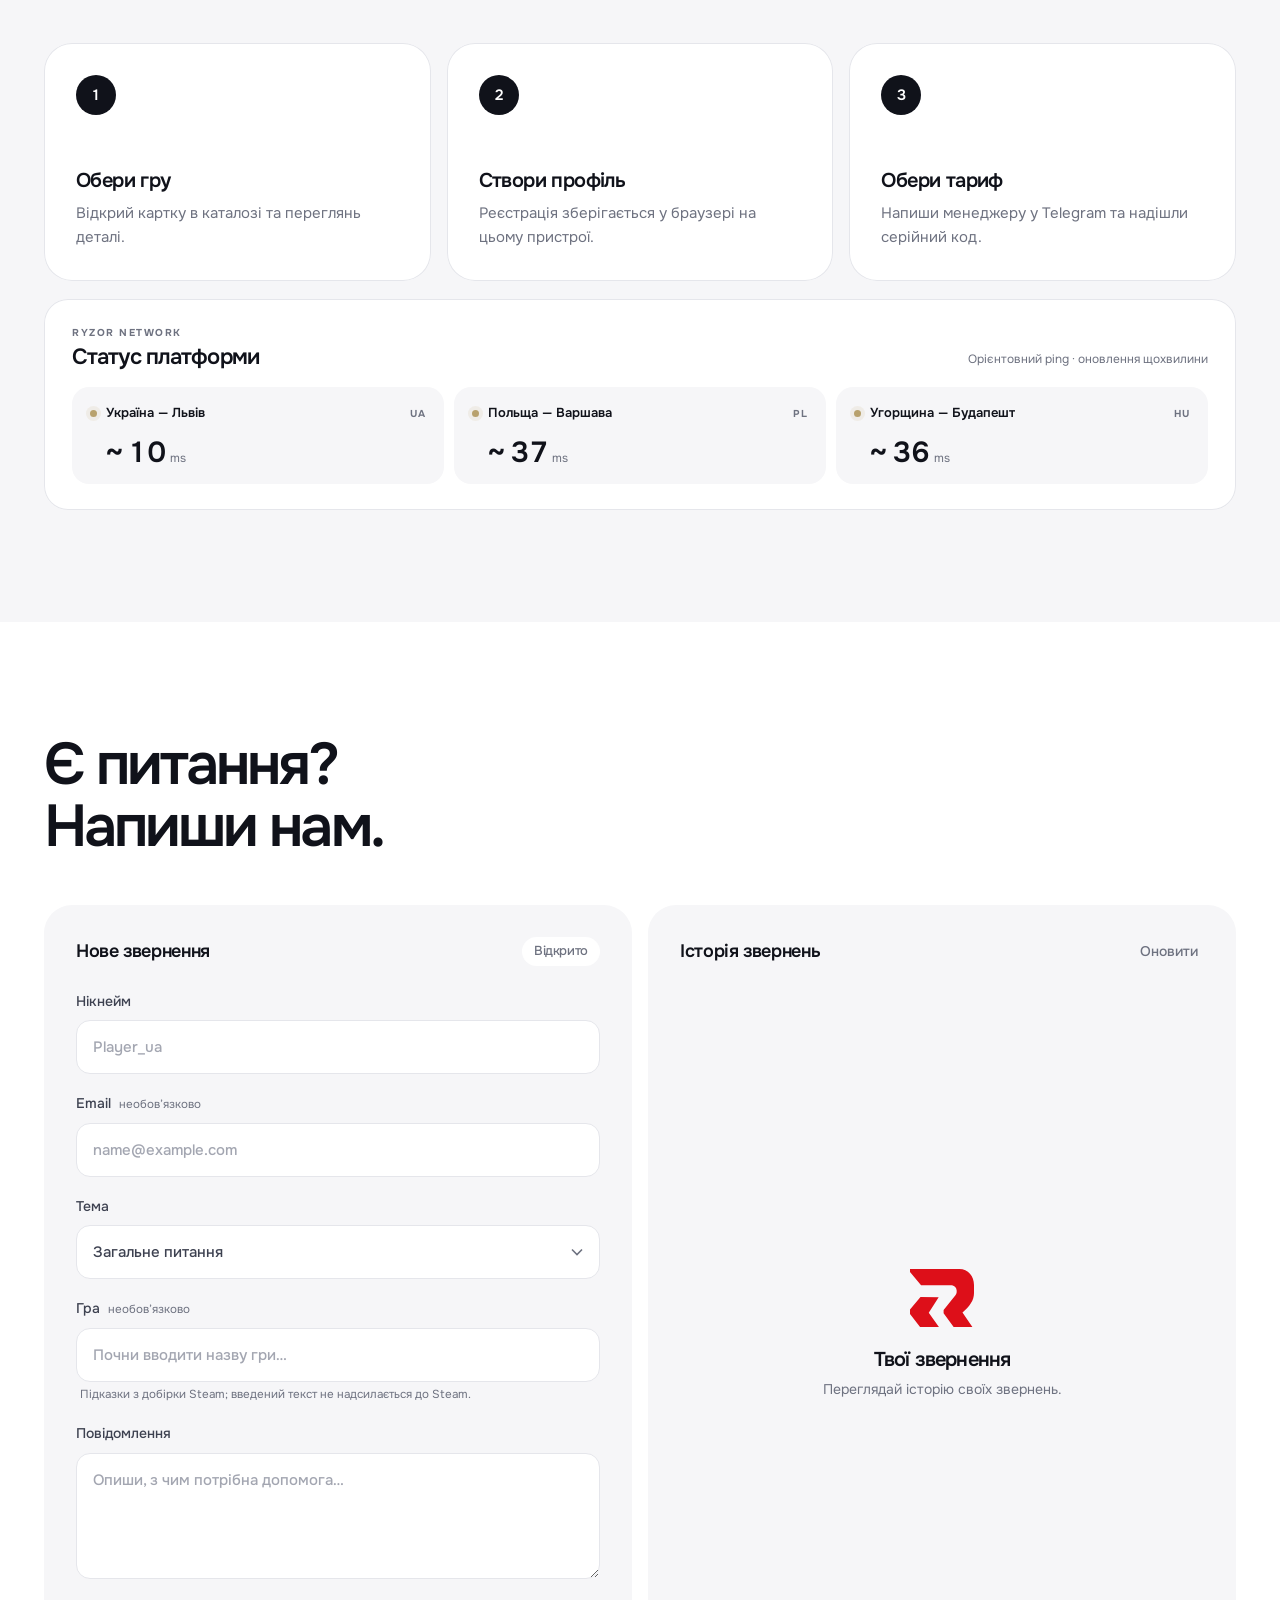
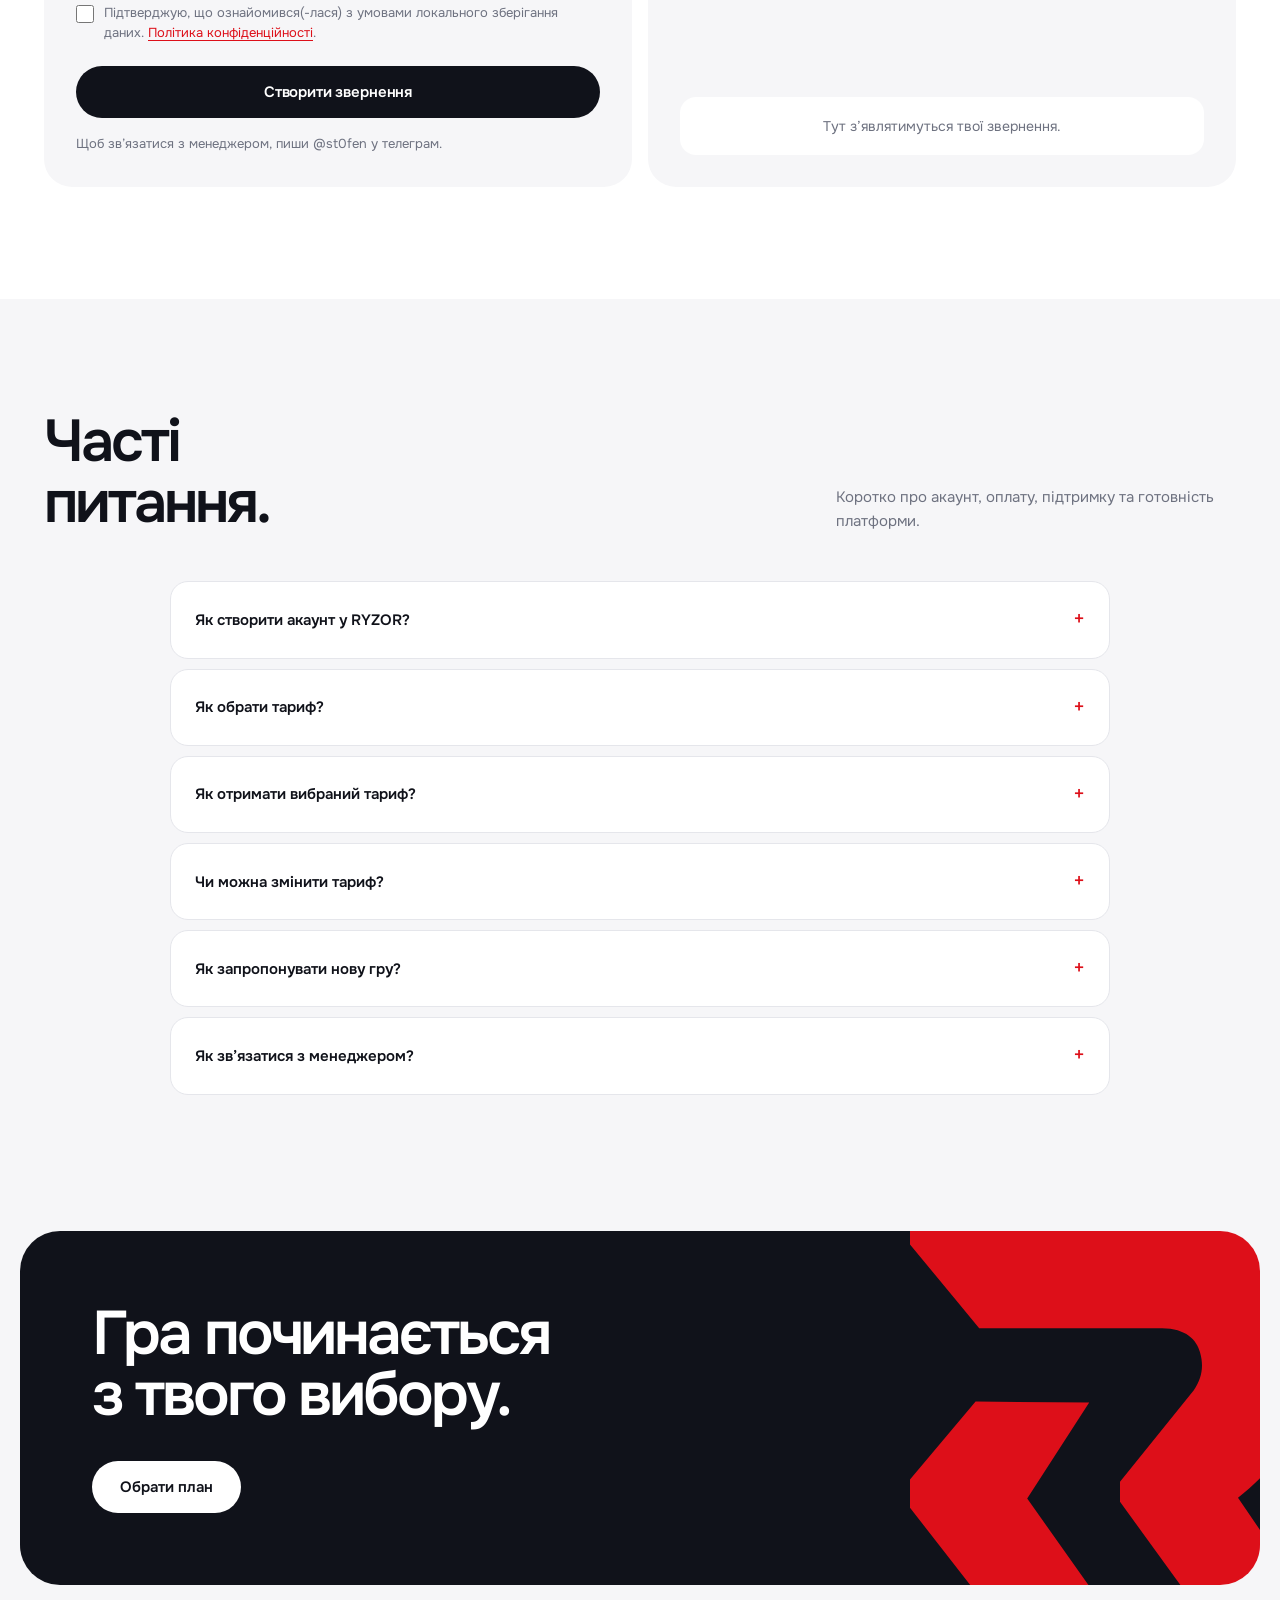
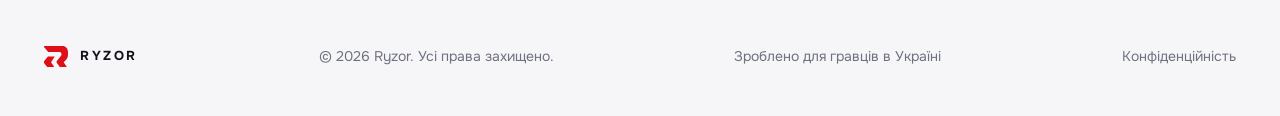
==== commit 6d50645e: "Add files via upload" ====
--- a/index.html
+++ b/index.html
@@ -38,19 +38,20 @@
 
     <section class="section catalog-section" id="games">
       <div class="section-head"><div><h2>Знайди свою<br>наступну гру.</h2></div><p class="section-aside">Знайди свою гру, переглянь деталі та відкрий меню запуску.</p></div>
-      <div class="catalog-controls"><div class="filters" role="group" aria-label="Фільтр ігор"><button class="filter is-active" data-filter="all" aria-pressed="true">Усі <span>8</span></button><button class="filter" data-filter="sim" aria-pressed="false">Симулятори</button><button class="filter" data-filter="sport" aria-pressed="false">Спорт</button><button class="filter" data-filter="racing" aria-pressed="false">Гонки</button><button class="filter" data-filter="action" aria-pressed="false">Екшн</button></div><label class="search-box"><span aria-hidden="true"><svg viewBox="0 0 24 24"><circle cx="11" cy="11" r="7"/><path d="m20 20-3.500-3.500"/></svg></span><input id="gameSearch" type="search" placeholder="Знайти гру" aria-label="Знайти гру"></label></div>
+      <div class="catalog-controls"><div class="filters" role="group" aria-label="Фільтр ігор"><button class="filter is-active" data-filter="all" aria-pressed="true">Усі <span>9</span></button><button class="filter" data-filter="sim" aria-pressed="false">Симулятори</button><button class="filter" data-filter="sport" aria-pressed="false">Спорт</button><button class="filter" data-filter="action" aria-pressed="false">Екшн</button><button class="filter" data-filter="adventure" aria-pressed="false">Пригоди</button><button class="filter" data-filter="casual" aria-pressed="false">Мультиплеєр</button></div><label class="search-box"><span aria-hidden="true"><svg viewBox="0 0 24 24"><circle cx="11" cy="11" r="7"/><path d="m20 20-3.500-3.500"/></svg></span><input id="gameSearch" type="search" placeholder="Знайти гру" aria-label="Знайти гру"></label></div>
       <div class="game-grid" id="gameGrid">
-        <article class="game-card" data-category="sim" data-search="euro truck simulator 2 вантажівки дороги європа"><button class="game-open" type="button" data-game="Euro Truck Simulator 2" data-image="https://shared.akamai.steamstatic.com/store_item_assets/steam/apps/227300/header.jpg" data-description="Доставляй вантажі дорогами Європи, відкривай маршрути та розвивай транспортну компанію." data-kind="Симулятор, водіння"><span class="game-image"><img src="https://shared.akamai.steamstatic.com/store_item_assets/steam/apps/227300/header.jpg" alt="Euro Truck Simulator 2" loading="lazy" referrerpolicy="no-referrer"><span class="game-number">01</span><span class="game-arrow">↗</span></span><span class="game-meta"><span>Симулятор</span><span>01 / 07</span></span><strong>Euro Truck Simulator 2</strong><span class="game-action-label">ВІДКРИТИ ГРУ <b>↗</b></span></button></article>
-        <article class="game-card" data-category="racing" data-search="trackmania гонки траси аркада"><button class="game-open" type="button" data-game="Trackmania" data-image="https://shared.akamai.steamstatic.com/store_item_assets/steam/apps/2225070/header.jpg" data-description="Ганяй на трасах спільноти, змагайся в заїздах і створюй власні маршрути." data-kind="Гонки, аркада"><span class="game-image"><img src="https://shared.akamai.steamstatic.com/store_item_assets/steam/apps/2225070/header.jpg" alt="Trackmania" loading="lazy" referrerpolicy="no-referrer"><span class="game-number">02</span><span class="game-arrow">↗</span></span><span class="game-meta"><span>Гонки</span><span>02 / 07</span></span><strong>Trackmania</strong><span class="game-action-label">ВІДКРИТИ ГРУ <b>↗</b></span></button></article>
-        <article class="game-card" data-category="sim" data-search="city car driving автомобілі водіння місто"><button class="game-open" type="button" data-game="City Car Driving" data-image="https://shared.akamai.steamstatic.com/store_item_assets/steam/apps/493490/header.jpg" data-description="Автосимулятор із міським трафіком і дорожніми ситуаціями." data-kind="Симулятор, водіння"><span class="game-image"><img src="https://shared.akamai.steamstatic.com/store_item_assets/steam/apps/493490/header.jpg" alt="City Car Driving" loading="lazy" referrerpolicy="no-referrer"><span class="game-number">03</span><span class="game-arrow">↗</span></span><span class="game-meta"><span>Симулятор</span><span>03 / 07</span></span><strong>City Car Driving</strong><span class="game-action-label">ВІДКРИТИ ГРУ <b>↗</b></span></button></article>
-        <article class="game-card" data-category="sim" data-search="farming simulator 25 ферма сільське господарство"><button class="game-open" type="button" data-game="Farming Simulator 25" data-image="https://shared.akamai.steamstatic.com/store_item_assets/steam/apps/2300320/header.jpg" data-description="Розбудовуй ферму, вирощуй культури та працюй на сільськогосподарській техніці." data-kind="Симулятор, ферма"><span class="game-image"><img src="https://shared.akamai.steamstatic.com/store_item_assets/steam/apps/2300320/header.jpg" alt="Farming Simulator 25" loading="lazy" referrerpolicy="no-referrer"><span class="game-number">04</span><span class="game-arrow">↗</span></span><span class="game-meta"><span>Симулятор</span><span>04 / 07</span></span><strong>Farming Simulator 25</strong><span class="game-action-label">ВІДКРИТИ ГРУ <b>↗</b></span></button></article>
-        <article class="game-card" data-category="sport" data-search="ea sports fc 26 футбол спорт"><button class="game-open" type="button" data-game="EA SPORTS FC 26" data-image="https://shared.fastly.steamstatic.com/store_item_assets/steam/apps/3405690/2d96aa1b06e453cd62dae9029d412f19e61932c3/header.jpg" data-description="Футбольний симулятор із кар’єрою, турнірами та різними режимами." data-kind="Спорт, футбол"><span class="game-image"><img src="https://shared.fastly.steamstatic.com/store_item_assets/steam/apps/3405690/2d96aa1b06e453cd62dae9029d412f19e61932c3/header.jpg" alt="EA SPORTS FC 26" loading="lazy" referrerpolicy="no-referrer"><span class="game-number">05</span><span class="game-arrow">↗</span></span><span class="game-meta"><span>Спорт</span><span>05 / 07</span></span><strong>EA SPORTS FC 26</strong><span class="game-action-label">ВІДКРИТИ ГРУ <b>↗</b></span></button></article>
-        <article class="game-card" data-category="casual" data-search="meccha chameleon хованки casual multiplayer"><button class="game-open" type="button" data-game="MECCHA CHAMELEON" data-image="https://shared.fastly.steamstatic.com/store_item_assets/steam/apps/4704690/163e2a742e5fb8e1f5d1e3a890da98f04ab809d4/header.jpg" data-description="Мережева гра в хованки: розфарбовуй персонажа, щоб злитися з оточенням." data-kind="Мультиплеєр, хованки"><span class="game-image"><img src="https://shared.fastly.steamstatic.com/store_item_assets/steam/apps/4704690/163e2a742e5fb8e1f5d1e3a890da98f04ab809d4/header.jpg" alt="MECCHA CHAMELEON" loading="lazy" referrerpolicy="no-referrer"><span class="game-number">06</span><span class="game-arrow">↗</span></span><span class="game-meta"><span>Мультиплеєр</span><span>06 / 07</span></span><strong>MECCHA CHAMELEON</strong><span class="game-action-label">ВІДКРИТИ ГРУ <b>↗</b></span></button></article>
-        <article class="game-card" data-category="sim" data-search="supermarket simulator магазин менеджмент"><button class="game-open" type="button" data-game="Supermarket Simulator" data-image="https://shared.akamai.steamstatic.com/store_item_assets/steam/apps/2670630/267eef055b0e5d45cb1c874f816a31dded4bb88e/header.jpg" data-description="Керуй магазином: замовляй товари, наповнюй полиці та розвивай бізнес." data-kind="Симулятор, менеджмент"><span class="game-image"><img src="https://shared.akamai.steamstatic.com/store_item_assets/steam/apps/2670630/267eef055b0e5d45cb1c874f816a31dded4bb88e/header.jpg" alt="Supermarket Simulator" loading="lazy" referrerpolicy="no-referrer"><span class="game-number">07</span><span class="game-arrow">↗</span></span><span class="game-meta"><span>Симулятор</span><span>07 / 07</span></span><strong>Supermarket Simulator</strong><span class="game-action-label">ВІДКРИТИ ГРУ <b>↗</b></span></button></article>
-        <article class="game-card" data-category="action" data-search="counter-strike 2 counter strike 2 cs2 кс кс2 командний тактичний шутер"><button class="game-open" type="button" data-game="Counter-Strike 2" data-image="https://shared.akamai.steamstatic.com/store_item_assets/steam/apps/730/header.jpg" data-description="Командний тактичний шутер із різними мапами та змагальними режимами." data-kind="Екшн, мультиплеєр"><span class="game-image"><img src="https://shared.akamai.steamstatic.com/store_item_assets/steam/apps/730/header.jpg" alt="Counter-Strike 2" loading="lazy" referrerpolicy="no-referrer"><span class="game-number">08</span><span class="game-arrow">↗</span></span><span class="game-meta"><span>Екшн</span><span>08 / 08</span></span><strong>Counter-Strike 2</strong><span class="game-action-label">ВІДКРИТИ ГРУ <b>↗</b></span></button></article>
+        <article class="game-card" data-category="sim" data-search="euro truck simulator 2 вантажівки дороги європа"><button class="game-open" type="button" data-game="Euro Truck Simulator 2" data-image="https://shared.akamai.steamstatic.com/store_item_assets/steam/apps/227300/header.jpg" data-description="Доставляй вантажі дорогами Європи, відкривай маршрути та розвивай транспортну компанію." data-kind="Симулятор, водіння"><span class="game-image"><img src="https://shared.akamai.steamstatic.com/store_item_assets/steam/apps/227300/header.jpg" alt="Euro Truck Simulator 2" loading="lazy" referrerpolicy="no-referrer"><span class="game-number">01</span><span class="game-arrow">↗</span></span><span class="game-meta"><span>Симулятор</span><span>01 / 09</span></span><strong>Euro Truck Simulator 2</strong><span class="game-action-label">ВІДКРИТИ ГРУ <b>↗</b></span></button></article>
+        <article class="game-card" data-category="sim" data-search="city car driving автомобілі водіння місто"><button class="game-open" type="button" data-game="City Car Driving" data-image="https://shared.akamai.steamstatic.com/store_item_assets/steam/apps/493490/header.jpg" data-description="Автосимулятор із міським трафіком і дорожніми ситуаціями." data-kind="Симулятор, водіння"><span class="game-image"><img src="https://shared.akamai.steamstatic.com/store_item_assets/steam/apps/493490/header.jpg" alt="City Car Driving" loading="lazy" referrerpolicy="no-referrer"><span class="game-number">02</span><span class="game-arrow">↗</span></span><span class="game-meta"><span>Симулятор</span><span>02 / 09</span></span><strong>City Car Driving</strong><span class="game-action-label">ВІДКРИТИ ГРУ <b>↗</b></span></button></article>
+        <article class="game-card" data-category="sport" data-search="ea sports fc 26 футбол спорт"><button class="game-open" type="button" data-game="EA SPORTS FC 26" data-image="https://shared.fastly.steamstatic.com/store_item_assets/steam/apps/3405690/2d96aa1b06e453cd62dae9029d412f19e61932c3/header.jpg" data-description="Футбольний симулятор із кар’єрою, турнірами та різними режимами." data-kind="Спорт, футбол"><span class="game-image"><img src="https://shared.fastly.steamstatic.com/store_item_assets/steam/apps/3405690/2d96aa1b06e453cd62dae9029d412f19e61932c3/header.jpg" alt="EA SPORTS FC 26" loading="lazy" referrerpolicy="no-referrer"><span class="game-number">03</span><span class="game-arrow">↗</span></span><span class="game-meta"><span>Спорт</span><span>03 / 09</span></span><strong>EA SPORTS FC 26</strong><span class="game-action-label">ВІДКРИТИ ГРУ <b>↗</b></span></button></article>
+        <article class="game-card" data-category="casual" data-search="meccha chameleon хованки casual multiplayer"><button class="game-open" type="button" data-game="MECCHA CHAMELEON" data-image="https://shared.fastly.steamstatic.com/store_item_assets/steam/apps/4704690/163e2a742e5fb8e1f5d1e3a890da98f04ab809d4/header.jpg" data-description="Мережева гра в хованки: розфарбовуй персонажа, щоб злитися з оточенням." data-kind="Мультиплеєр, хованки"><span class="game-image"><img src="https://shared.fastly.steamstatic.com/store_item_assets/steam/apps/4704690/163e2a742e5fb8e1f5d1e3a890da98f04ab809d4/header.jpg" alt="MECCHA CHAMELEON" loading="lazy" referrerpolicy="no-referrer"><span class="game-number">04</span><span class="game-arrow">↗</span></span><span class="game-meta"><span>Мультиплеєр</span><span>04 / 09</span></span><strong>MECCHA CHAMELEON</strong><span class="game-action-label">ВІДКРИТИ ГРУ <b>↗</b></span></button></article>
+        <article class="game-card" data-category="sim" data-search="supermarket simulator магазин менеджмент"><button class="game-open" type="button" data-game="Supermarket Simulator" data-image="https://shared.akamai.steamstatic.com/store_item_assets/steam/apps/2670630/267eef055b0e5d45cb1c874f816a31dded4bb88e/header.jpg" data-description="Керуй магазином: замовляй товари, наповнюй полиці та розвивай бізнес." data-kind="Симулятор, менеджмент"><span class="game-image"><img src="https://shared.akamai.steamstatic.com/store_item_assets/steam/apps/2670630/267eef055b0e5d45cb1c874f816a31dded4bb88e/header.jpg" alt="Supermarket Simulator" loading="lazy" referrerpolicy="no-referrer"><span class="game-number">05</span><span class="game-arrow">↗</span></span><span class="game-meta"><span>Симулятор</span><span>05 / 09</span></span><strong>Supermarket Simulator</strong><span class="game-action-label">ВІДКРИТИ ГРУ <b>↗</b></span></button></article>
+        <article class="game-card" data-category="action" data-search="counter-strike 2 counter strike 2 cs2 кс кс2 командний тактичний шутер"><button class="game-open" type="button" data-game="Counter-Strike 2" data-image="https://shared.akamai.steamstatic.com/store_item_assets/steam/apps/730/header.jpg" data-description="Командний тактичний шутер із різними мапами та змагальними режимами." data-kind="Екшн, мультиплеєр"><span class="game-image"><img src="https://shared.akamai.steamstatic.com/store_item_assets/steam/apps/730/header.jpg" alt="Counter-Strike 2" loading="lazy" referrerpolicy="no-referrer"><span class="game-number">06</span><span class="game-arrow">↗</span></span><span class="game-meta"><span>Екшн</span><span>06 / 09</span></span><strong>Counter-Strike 2</strong><span class="game-action-label">ВІДКРИТИ ГРУ <b>↗</b></span></button></article>
+        <article class="game-card" data-category="adventure" data-search="hello neighbor hello-neighbor хеллоу нейбор хелоу нейбор сусід стелс пригоди"><button class="game-open" type="button" data-game="Hello Neighbor" data-image="https://shared.akamai.steamstatic.com/store_item_assets/steam/apps/521890/header.jpg" data-description="Досліджуй будинок сусіда, розгадуй загадки та намагайся не потрапити йому на очі." data-kind="Пригоди, стелс"><span class="game-image"><img src="https://shared.akamai.steamstatic.com/store_item_assets/steam/apps/521890/header.jpg" alt="Hello Neighbor" loading="lazy" referrerpolicy="no-referrer"><span class="game-number">07</span><span class="game-arrow">↗</span></span><span class="game-meta"><span>Пригоди</span><span>07 / 09</span></span><strong>Hello Neighbor</strong><span class="game-action-label">ВІДКРИТИ ГРУ <b>↗</b></span></button></article>
+        <article class="game-card" data-category="sim" data-search="house flipper хаус фліпер хаус фліппер ремонт дизайн будинок симулятор"><button class="game-open" type="button" data-game="House Flipper" data-image="https://shared.akamai.steamstatic.com/store_item_assets/steam/apps/613100/header.jpg" data-description="Купуй занедбані будинки, ремонтуй кімнати та створюй власний дизайн інтер’єру." data-kind="Симулятор, дизайн"><span class="game-image"><img src="https://shared.akamai.steamstatic.com/store_item_assets/steam/apps/613100/header.jpg" alt="House Flipper" loading="lazy" referrerpolicy="no-referrer"><span class="game-number">08</span><span class="game-arrow">↗</span></span><span class="game-meta"><span>Симулятор</span><span>08 / 09</span></span><strong>House Flipper</strong><span class="game-action-label">ВІДКРИТИ ГРУ <b>↗</b></span></button></article>
+        <article class="game-card" data-category="adventure" data-search="terraria терарія террария пригоди пісочниця виживання крафт"><button class="game-open" type="button" data-game="Terraria" data-image="https://shared.akamai.steamstatic.com/store_item_assets/steam/apps/105600/header.jpg" data-description="Досліджуй великий світ, збирай ресурси, створюй спорядження та будуй власні споруди." data-kind="Пригоди, пісочниця"><span class="game-image"><img src="https://shared.akamai.steamstatic.com/store_item_assets/steam/apps/105600/header.jpg" alt="Terraria" loading="lazy" referrerpolicy="no-referrer"><span class="game-number">09</span><span class="game-arrow">↗</span></span><span class="game-meta"><span>Пригоди</span><span>09 / 09</span></span><strong>Terraria</strong><span class="game-action-label">ВІДКРИТИ ГРУ <b>↗</b></span></button></article>
       </div>
       <p class="empty-games" id="emptyGames" hidden>Нічого не знайдено. Спробуй інший запит.</p>
-      <div class="catalog-foot"><span>КАТАЛОГ ОНОВЛЮЄТЬСЯ</span><span>01—08 / SELECTION</span></div>
+      <div class="catalog-foot"><span>КАТАЛОГ ОНОВЛЮЄТЬСЯ</span><span>01—09 / SELECTION</span></div>
     </section>
 
     <section class="plans-section" id="plans">
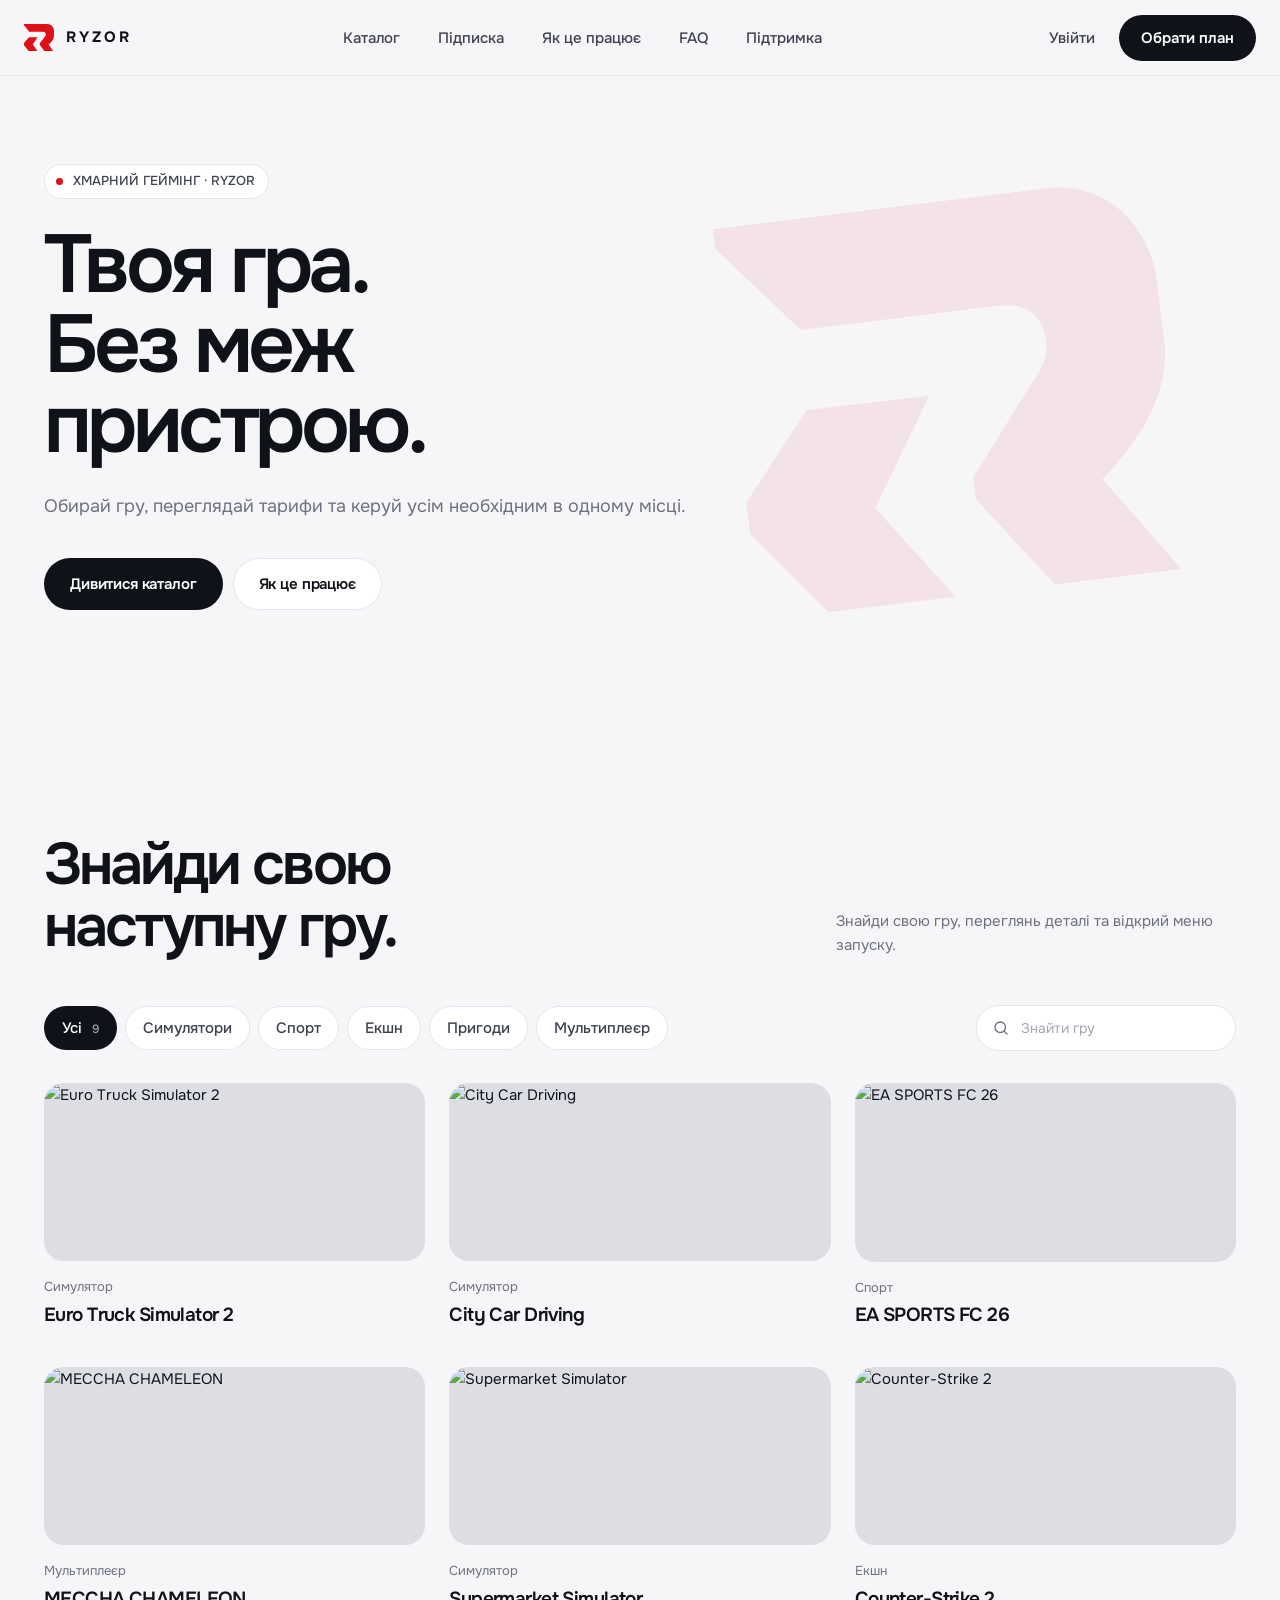
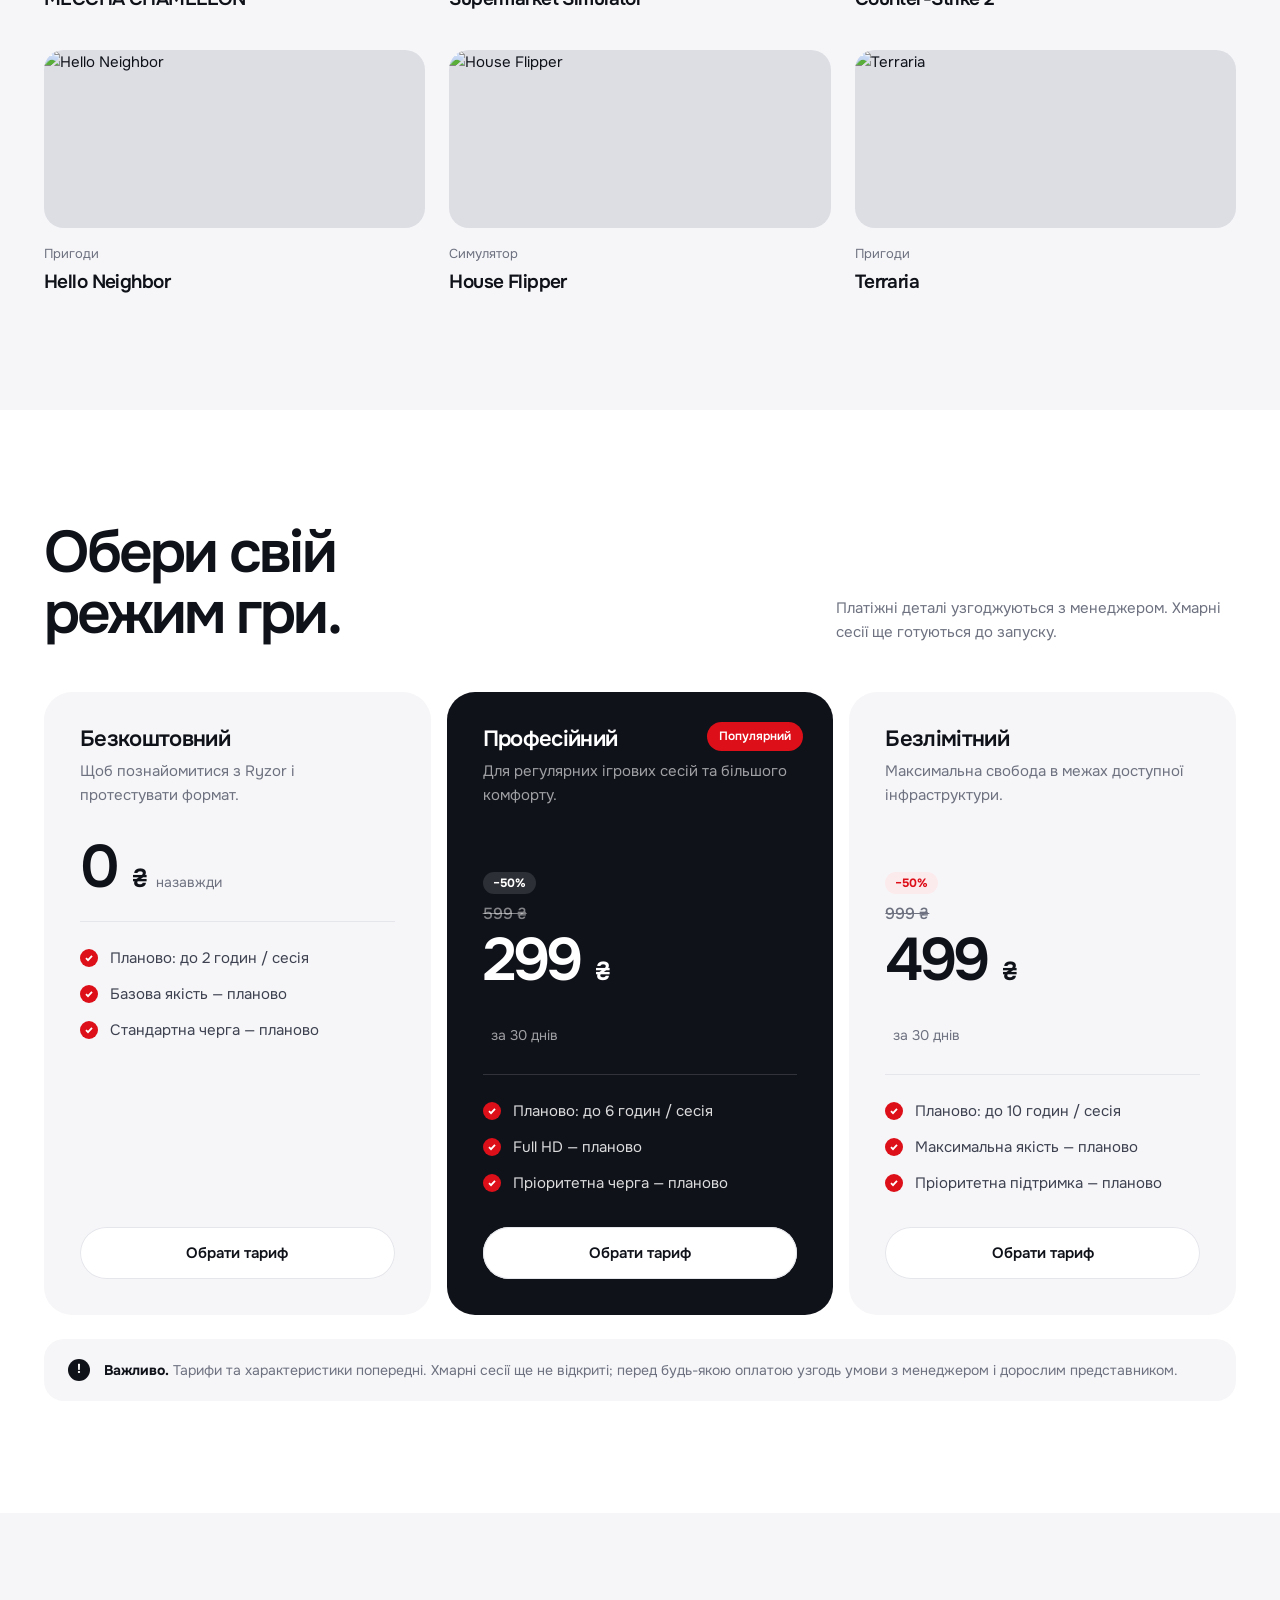
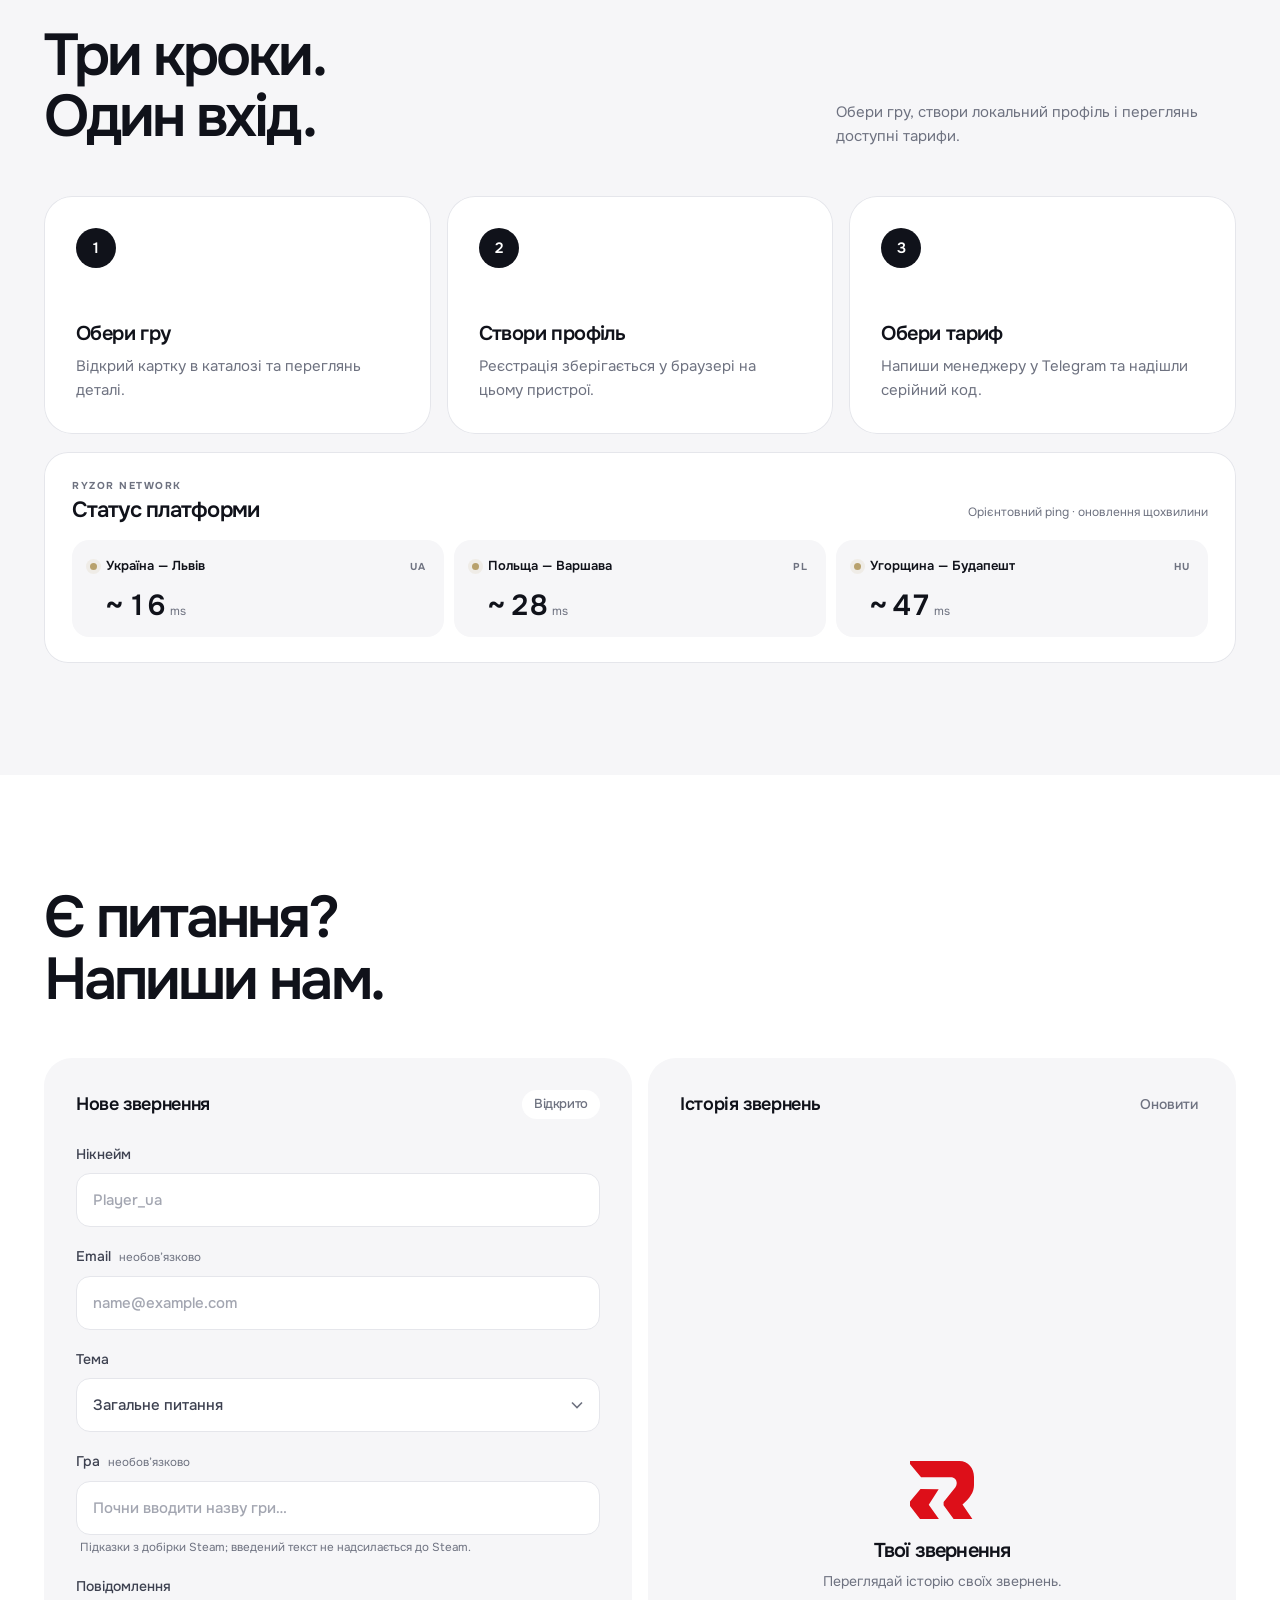
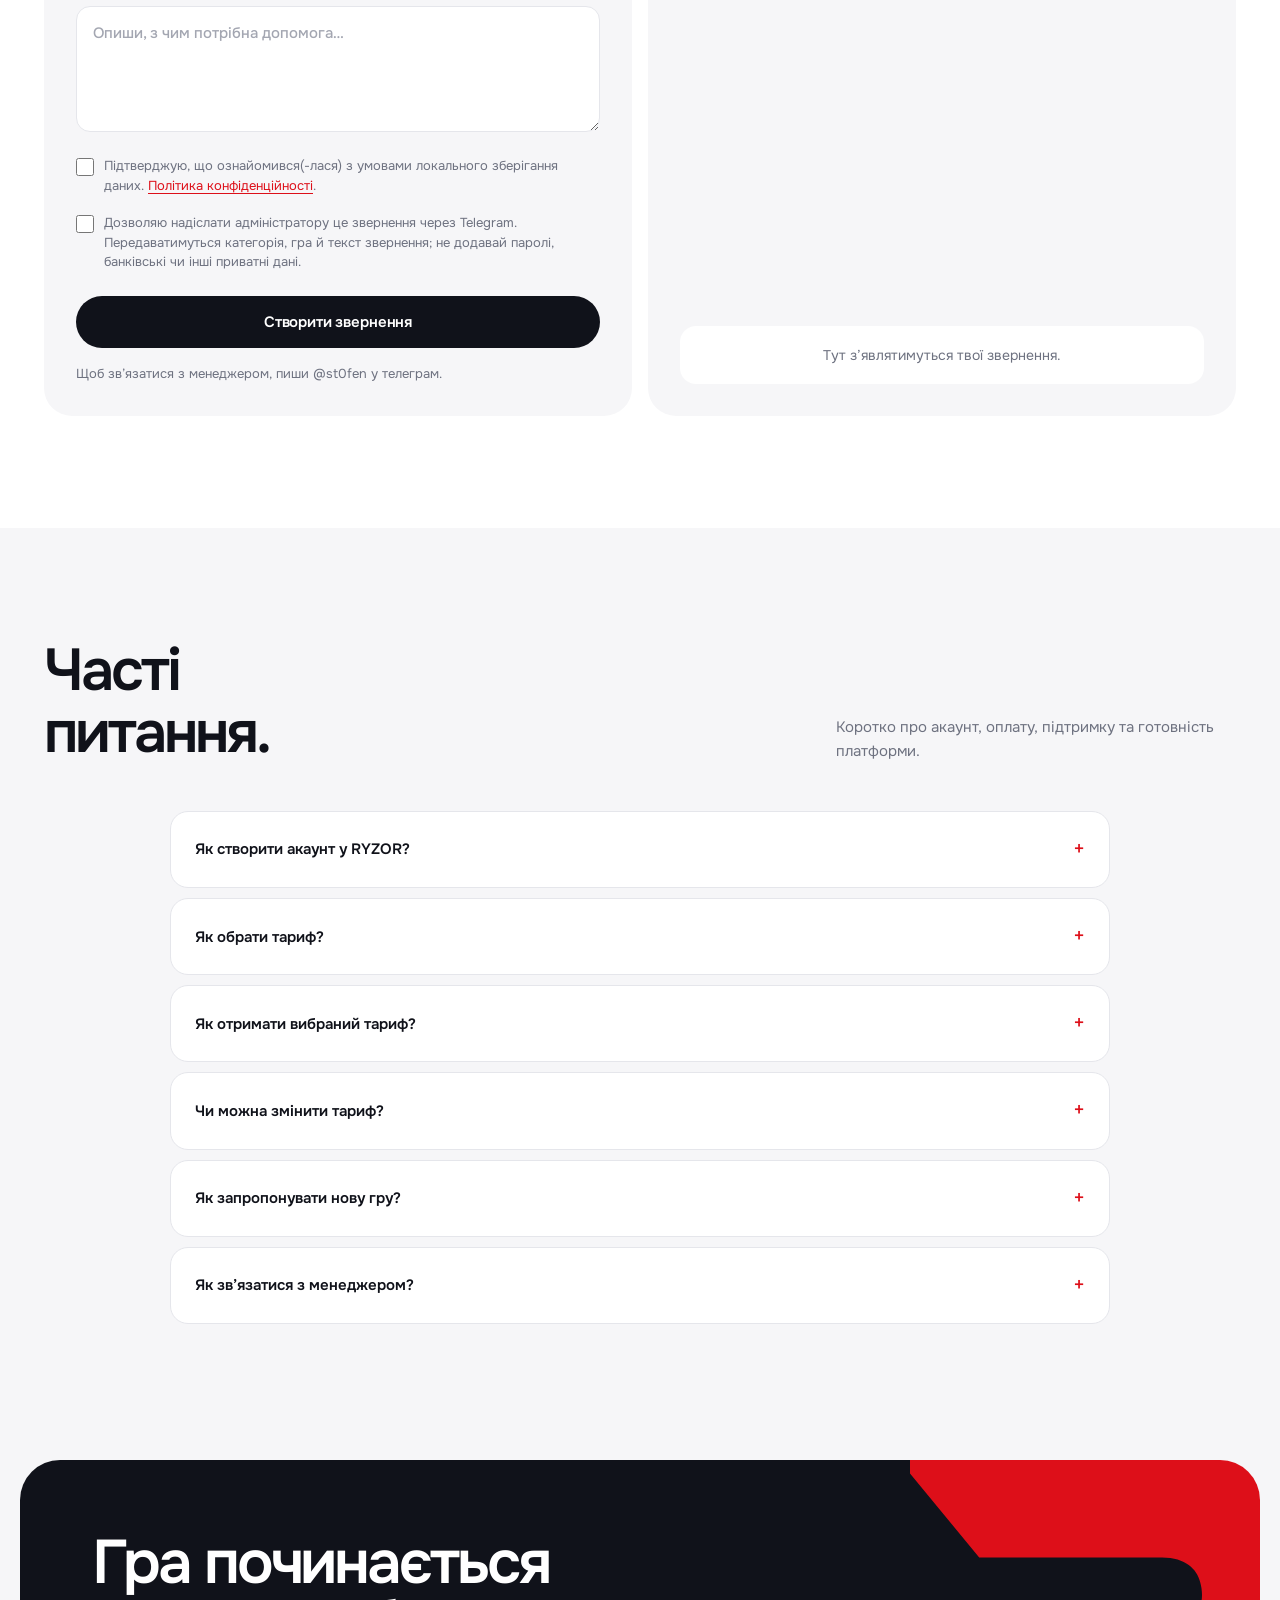
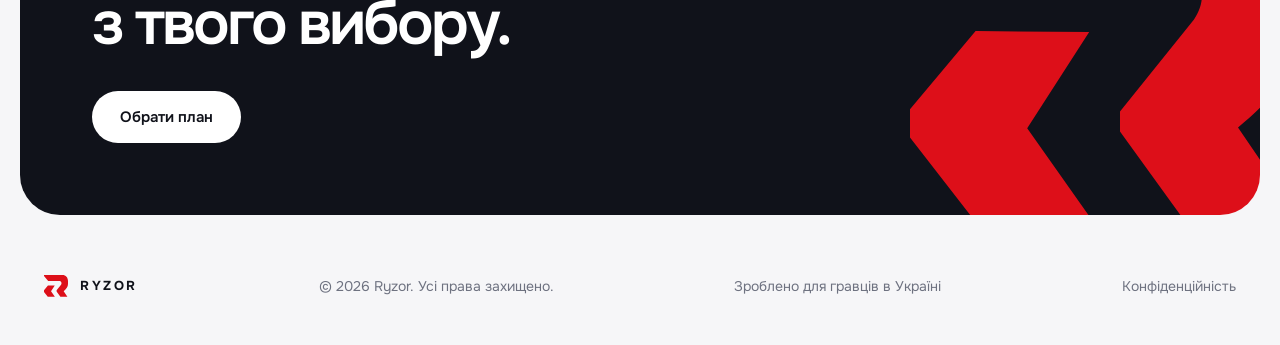
==== commit 17a734aa: "Add files via upload" ====
--- a/index.html
+++ b/index.html
@@ -14,6 +14,8 @@
   <link rel="apple-touch-icon" href="assets/apple-touch-icon.png">
   <link rel="stylesheet" href="base.css">
   <link rel="stylesheet" href="style.css">
+  <script src="api-config.js" defer></script>
+  <script src="telegram.js" defer></script>
   <script src="script.js" defer></script>
 </head>
 <body>
@@ -58,8 +60,8 @@
       <div class="section section-plans-inner"><div class="section-head"><div><h2>Обери свій<br>режим гри.</h2></div><p class="section-aside">Платіжні деталі узгоджуються з менеджером. Хмарні сесії ще готуються до запуску.</p></div>
         <div class="plans-grid">
           <article class="plan"><h3>Безкоштовний</h3><p>Щоб познайомитися з Ryzor і протестувати формат.</p><div class="plan-price">0 <small>₴</small><span>назавжди</span></div><ul><li>Планово: до 2 годин / сесія</li><li>Базова якість — планово</li><li>Стандартна черга — планово</li></ul><a class="plan-link" href="payment.html?plan=free">Обрати тариф <b>↗</b></a></article>
-          <article class="plan plan-main"><div class="plan-top"><span class="plan-tag">Популярний</span></div><h3>Професійний</h3><p>Для регулярних ігрових сесій та більшого комфорту.</p><div class="plan-price">199 <small>₴</small><span>за 30 днів</span></div><ul><li>Планово: до 6 годин / сесія</li><li>Full HD — планово</li><li>Пріоритетна черга — планово</li></ul><a class="plan-link" href="payment.html?plan=pro">Обрати тариф <b>↗</b></a></article>
-          <article class="plan"><h3>Безлімітний</h3><p>Максимальна свобода в межах доступної інфраструктури.</p><div class="plan-price">399 <small>₴</small><span>за 30 днів</span></div><ul><li>Планово: до 10 годин / сесія</li><li>Максимальна якість — планово</li><li>Пріоритетна підтримка — планово</li></ul><a class="plan-link" href="payment.html?plan=unlimited">Обрати тариф <b>↗</b></a></article>
+          <article class="plan plan-main"><div class="plan-top"><span class="plan-tag">Популярний</span></div><h3>Професійний</h3><p>Для регулярних ігрових сесій та більшого комфорту.</p><div class="plan-price"><span class="price-discount">−50%</span><del>599 ₴</del><strong>299 <small>₴</small></strong><span>за 30 днів</span></div><ul><li>Планово: до 6 годин / сесія</li><li>Full HD — планово</li><li>Пріоритетна черга — планово</li></ul><a class="plan-link" href="payment.html?plan=pro">Обрати тариф <b>↗</b></a></article>
+          <article class="plan"><h3>Безлімітний</h3><p>Максимальна свобода в межах доступної інфраструктури.</p><div class="plan-price"><span class="price-discount">−50%</span><del>999 ₴</del><strong>499 <small>₴</small></strong><span>за 30 днів</span></div><ul><li>Планово: до 10 годин / сесія</li><li>Максимальна якість — планово</li><li>Пріоритетна підтримка — планово</li></ul><a class="plan-link" href="payment.html?plan=unlimited">Обрати тариф <b>↗</b></a></article>
         </div>
         <div class="plans-disclaimer"><span>!</span><p><strong>Важливо.</strong> Тарифи та характеристики попередні. Хмарні сесії ще не відкриті; перед будь-якою оплатою узгодь умови з менеджером і дорослим представником.</p></div>
       </div>
@@ -79,7 +81,7 @@
       </div></section>
 
     <section class="support-section" id="support"><div class="section support-inner"><div class="section-head"><div><h2>Є питання?<br>Напиши нам.</h2></div></div>
-      <div class="support-layout"><form class="support-form panel" id="supportForm"><div class="panel-head"><span>Нове звернення</span><span class="panel-status">Відкрито</span></div><label>Нікнейм<input name="nickname" minlength="2" maxlength="24" placeholder="Player_ua" required></label><label>Email <small>необов’язково</small><input name="email" type="email" maxlength="120" placeholder="name@example.com"></label><label>Тема<select name="category" id="supportCategory"><option>Загальне питання</option><option>Проблема з оплатою</option><option>Запропонувати гру</option><option>Технічна проблема</option><option>Інше</option></select></label><label class="support-game-field">Гра <small>необов’язково</small><input id="ticketGame" name="game" type="text" maxlength="100" autocomplete="off" placeholder="Почни вводити назву гри…" aria-autocomplete="list" aria-controls="gameSuggestions" aria-expanded="false"><div class="game-suggestions" id="gameSuggestions" role="listbox" hidden></div><small>Підказки з добірки Steam; введений текст не надсилається до Steam.</small></label><label>Повідомлення<textarea name="message" rows="4" minlength="8" maxlength="2000" placeholder="Опиши, з чим потрібна допомога…" required></textarea></label><label class="support-privacy-consent"><input type="checkbox" name="privacyConsent" required><span>Підтверджую, що ознайомився(-лася) з умовами локального зберігання даних. <a href="privacy.html" target="_blank" rel="noopener noreferrer">Політика конфіденційності</a>.</span></label><button class="btn btn-acid btn-submit" type="submit">Створити звернення</button><p class="form-note" id="supportStatus" role="status" aria-live="polite">Щоб зв’язатися з менеджером, пиши <a href="https://t.me/st0fen" target="_blank" rel="noopener noreferrer">@st0fen</a> у телеграм.</p></form>
+      <div class="support-layout"><form class="support-form panel" id="supportForm"><div class="panel-head"><span>Нове звернення</span><span class="panel-status">Відкрито</span></div><label>Нікнейм<input name="nickname" minlength="2" maxlength="24" placeholder="Player_ua" required></label><label>Email <small>необов’язково</small><input name="email" type="email" maxlength="120" placeholder="name@example.com"></label><label>Тема<select name="category" id="supportCategory"><option>Загальне питання</option><option>Проблема з оплатою</option><option>Запропонувати гру</option><option>Технічна проблема</option><option>Інше</option></select></label><label class="support-game-field">Гра <small>необов’язково</small><input id="ticketGame" name="game" type="text" maxlength="100" autocomplete="off" placeholder="Почни вводити назву гри…" aria-autocomplete="list" aria-controls="gameSuggestions" aria-expanded="false"><div class="game-suggestions" id="gameSuggestions" role="listbox" hidden></div><small>Підказки з добірки Steam; введений текст не надсилається до Steam.</small></label><label>Повідомлення<textarea name="message" rows="4" minlength="8" maxlength="2000" placeholder="Опиши, з чим потрібна допомога…" required></textarea></label><label class="support-privacy-consent"><input type="checkbox" name="privacyConsent" required><span>Підтверджую, що ознайомився(-лася) з умовами локального зберігання даних. <a href="privacy.html" target="_blank" rel="noopener noreferrer">Політика конфіденційності</a>.</span></label><label class="support-privacy-consent"><input type="checkbox" name="telegramNotifyConsent"><span>Дозволяю надіслати адміністратору це звернення через Telegram. Передаватимуться категорія, гра й текст звернення; не додавай паролі, банківські чи інші приватні дані.</span></label><button class="btn btn-acid btn-submit" type="submit">Створити звернення</button><p class="form-note" id="supportStatus" role="status" aria-live="polite">Щоб зв’язатися з менеджером, пиши <a href="https://t.me/st0fen" target="_blank" rel="noopener noreferrer">@st0fen</a> у телеграм.</p></form>
         <div class="inbox panel"><div class="panel-head"><span>Історія звернень</span><button id="refreshTickets" type="button" class="text-button">Оновити</button></div><div class="inbox-intro"><div class="inbox-icon"><svg class="logo-mark" viewBox="0 0 100 91" aria-hidden="true"><path d="M16.4 43.9 0 63.4v7.1l15.7 20.2h29.5L29.3 68.2l15.5-24.1z"/><path d="M0 0h77c14 0 23 11 23 25v13c0 11-7 21-18 30l15.5 22.7H68.2L52.5 69v-5L71 41c2-3 2.5-6 1.5-9.5-.8-3-3.5-6-9.5-6H17.3L0 4.5z"/></svg></div><h3>Твої звернення</h3><p>Переглядай історію своїх звернень.</p></div><div id="ticketList" class="ticket-list"><div class="inbox-empty">Поки немає звернень.<br>Створи перше зліва.</div></div><div class="ticket-chat" id="ticketChat" hidden><div class="chat-head"><div><b id="activeTicketId">RZ-000000</b><small id="activeTicketMeta">Відкрито</small></div><div class="chat-head-actions"><button type="button" id="deleteTicket" class="text-button">Видалити</button><button type="button" id="closeTicketChat" aria-label="Закрити чат">×</button></div></div><div class="chat-messages" id="chatMessages" aria-live="polite"></div><form id="replyForm" class="chat-compose"><input id="replyText" maxlength="2000" placeholder="Додай локальну нотатку…" required><button type="submit" aria-label="Зберегти нотатку">↑</button></form></div></div>
       </div>
     </div></section>
@@ -103,7 +105,7 @@
   <footer class="footer"><a class="wordmark" href="#top"><svg class="logo-mark" viewBox="0 0 100 91" aria-hidden="true"><path d="M16.4 43.9 0 63.4v7.1l15.7 20.2h29.5L29.3 68.2l15.5-24.1z"/><path d="M0 0h77c14 0 23 11 23 25v13c0 11-7 21-18 30l15.5 22.7H68.2L52.5 69v-5L71 41c2-3 2.5-6 1.5-9.5-.8-3-3.5-6-9.5-6H17.3L0 4.5z"/></svg><span>RYZOR</span></a><span>© <span id="year"></span> Ryzor. Усі права захищено.</span><span>Зроблено для гравців в Україні</span><a href="privacy.html">Конфіденційність</a></footer>
 
   <div class="modal-backdrop" id="gameModal" hidden>
-    <section class="game-modal" role="dialog" aria-modal="true" aria-labelledby="modalGameTitle"><button class="modal-close" type="button" id="closeGameModal" aria-label="Закрити">×</button><div class="modal-art"><img id="modalGameImage" src="" alt=""><span id="modalGameKind"></span></div><div class="modal-content"><h2 id="modalGameTitle"></h2><p id="modalGameDescription"></p><div class="modal-divider"></div><div class="launch-state" id="launchState"><span class="state-marker">1</span><div><strong>Потрібна реєстрація</strong><p>Перед запуском гри вам потрібно зареєструватися.</p></div></div><button class="btn btn-acid modal-launch" type="button" id="startTelegram">Зареєструватися</button><p class="modal-note" id="launchHint">Створи профіль RYZOR, щоб продовжити.</p></div></section>
+    <section class="game-modal" role="dialog" aria-modal="true" aria-labelledby="modalGameTitle"><button class="modal-close" type="button" id="closeGameModal" aria-label="Закрити">×</button><div class="modal-art"><img id="modalGameImage" src="" alt=""><span id="modalGameKind"></span></div><div class="modal-content"><h2 id="modalGameTitle"></h2><p id="modalGameDescription"></p><div class="modal-divider"></div><div class="launch-state" id="launchState"><span class="state-marker">1</span><div><strong>Потрібна реєстрація</strong><p>Перед запуском гри вам потрібно зареєструватися.</p></div></div><button class="btn btn-acid modal-launch" type="button" id="startTelegram">Зареєструватися</button><p class="modal-note" id="launchHint">Створи профіль RYZOR, щоб продовжити.</p><div class="launch-progress" id="launchProgress" hidden><div class="launch-progress-track"><span id="launchProgressBar"></span></div><p id="launchProgressText"></p></div></div></section>
   </div>
   <div class="toast" id="toast" role="status" aria-live="polite"></div>
   <nav class="mobile-dock" aria-label="Швидка навігація"><a href="#games">Ігри</a><a href="#plans">Тарифи</a><a href="#support">Підтримка</a></nav>
--- a/style.css
+++ b/style.css
@@ -30,7 +30,7 @@
 .plan{display:flex;flex-direction:column;padding:36px;border-radius:28px;background:var(--bg);position:relative;min-height:440px}
 .plan-top{position:absolute;top:30px;right:30px}.plan-tag{display:inline-block;padding:5px 12px;border-radius:999px;background:var(--red);color:#fff;font-size:12px;font-weight:600}
 .plan h3{font-size:22px;letter-spacing:-.03em}.plan>p{color:var(--mute);margin-top:8px;min-height:50px}
-.plan-price{font-size:60px;font-weight:600;letter-spacing:-.06em;margin:28px 0 24px;line-height:1}.plan-price small{font-size:26px;letter-spacing:0;margin-left:2px}.plan-price span{font-size:14px;font-weight:400;letter-spacing:0;color:var(--mute);margin-left:8px}
+.plan-price{font-size:60px;font-weight:600;letter-spacing:-.06em;margin:28px 0 24px;line-height:1}.plan-price small{font-size:26px;letter-spacing:0;margin-left:2px}.plan-price>span:not(.price-discount){font-size:14px;font-weight:400;letter-spacing:0;color:var(--mute);margin-left:8px}.plan-price del{display:block;margin:0 0 8px;color:var(--mute);font-size:16px;font-weight:500;letter-spacing:0}.plan-price .price-discount{display:inline-flex;margin:0 0 12px;padding:5px 10px;border-radius:999px;background:#fcebed;color:var(--red);font-size:12px;font-weight:700;letter-spacing:0}.plan-price strong{display:block;font-size:60px;font-weight:600;letter-spacing:-.06em}.plan-main .plan-price del{color:rgba(255,255,255,.48)}.plan-main .plan-price .price-discount{background:rgba(255,255,255,.12);color:#fff}.plan-main .plan-price strong{color:#fff}
 .plan ul{list-style:none;margin:0 0 32px;padding:24px 0 0;border-top:1px solid var(--line);display:grid;gap:12px;color:var(--ink2)}.plan li{display:flex;gap:12px;align-items:center}.plan li::before{content:"";width:18px;height:18px;flex:none;border-radius:50%;background:var(--red) url("data:image/svg+xml,%3Csvg xmlns='http://www.w3.org/2000/svg' viewBox='0 0 12 12' fill='none' stroke='%23fff' stroke-width='1.8'%3E%3Cpath d='m3 6.200 2 2 4-4.400'/%3E%3C/svg%3E") center/12px no-repeat}
 .plan-link{margin-top:auto;display:flex;justify-content:center;align-items:center;height:52px;border-radius:999px;background:#fff;box-shadow:inset 0 0 0 1px var(--line);font-weight:600;transition:.25s var(--ease)}.plan-link:hover{background:var(--ink);color:#fff;box-shadow:none}
 .plan-main{background:var(--ink);color:#fff}.plan-main>p,.plan-main .plan-price span{color:rgba(255,255,255,.6)}.plan-main ul{border-color:rgba(255,255,255,.14);color:rgba(255,255,255,.85)}.plan-main .plan-link{background:#fff;color:var(--ink)}.plan-main .plan-link:hover{background:var(--red);color:#fff}
@@ -55,7 +55,7 @@
 .modal-art{position:relative;min-height:460px;background:#dcdee4}.modal-art img{position:absolute;inset:0;width:100%;height:100%;object-fit:cover}.modal-art::after{content:"";position:absolute;inset:0;background:linear-gradient(0deg,rgba(10,12,18,.6),transparent 50%)}.modal-art span{position:absolute;left:24px;bottom:22px;z-index:1;color:#fff;font-size:14px;font-weight:500}
 .modal-content{padding:52px 40px 36px;display:flex;flex-direction:column}.modal-content h2{font-size:34px;margin-bottom:10px}.modal-content>p{color:var(--mute)}.modal-divider{height:1px;background:var(--line);margin:26px 0}
 .launch-state{display:flex;gap:14px}.state-marker{flex:none;width:34px;height:34px;display:grid;place-items:center;border-radius:50%;background:var(--bg);font-weight:600;font-size:14px}.state-marker.state-ok{background:var(--red);color:#fff}.launch-state strong{font-weight:600}.launch-state p{color:var(--mute);font-size:14px;margin-top:2px}.launch-state b{color:var(--ink)}
-.modal-launch{width:100%;margin-top:26px}.modal-launch:disabled{cursor:wait}.modal-note{margin-top:14px;font-size:13px;color:var(--mute)}.modal-secondary{margin-top:12px;font-size:14px;font-weight:500;text-decoration:underline;text-underline-offset:4px;text-decoration-color:var(--line)}.modal-secondary:hover{color:var(--red)}
+.modal-launch{width:100%;margin-top:26px}.modal-launch:disabled{cursor:wait}.modal-note{margin-top:14px;font-size:13px;color:var(--mute)}.launch-progress{margin-top:18px;padding:14px 16px;border-radius:15px;background:var(--bg)}.launch-progress p{margin-top:9px;color:var(--mute);font-size:13px}.launch-progress-track{height:6px;overflow:hidden;border-radius:999px;background:#e8e8eb}.launch-progress-track span{display:block;width:0;height:100%;border-radius:inherit;background:var(--red);transition:width .25s ease}.summary-price del{display:block;margin-bottom:6px;color:rgba(255,255,255,.48);font-size:16px;letter-spacing:0}.summary-price em{display:inline-block;margin-left:12px;padding:5px 9px;border-radius:999px;background:rgba(255,255,255,.12);color:#fff;font-size:12px;font-style:normal;font-weight:700;vertical-align:middle}.modal-secondary{margin-top:12px;font-size:14px;font-weight:500;text-decoration:underline;text-underline-offset:4px;text-decoration-color:var(--line)}.modal-secondary:hover{color:var(--red)}
 .toast{position:fixed;left:50%;bottom:32px;z-index:60;transform:translate(-50%,16px);opacity:0;pointer-events:none;transition:.3s var(--ease);padding:14px 22px;border-radius:999px;background:var(--ink);color:#fff;font-size:14px;max-width:calc(100% - 32px);box-shadow:0 16px 40px -10px rgba(0,0,0,.4)}.toast.show{opacity:1;transform:translate(-50%,0)}
 @media(max-width:1000px){.hero{grid-template-columns:minmax(0,1fr);gap:0;padding-top:64px;padding-bottom:88px}.game-grid{grid-template-columns:repeat(2,1fr)}.plans-grid,.steps-grid,.support-layout{grid-template-columns:1fr}.plan{min-height:0}.plan>p{min-height:0}.steps-grid h3{margin-top:32px}.section-head{flex-direction:column;align-items:flex-start;gap:16px}.final-strip{margin:24px 16px 0;padding:48px 32px;background-size:260px;background-position:right -70px bottom -30px}}
 @media(max-width:720px){.topbar{height:64px;padding:0 16px}.nav-toggle{display:block}.main-nav{display:none;position:absolute;left:12px;right:12px;top:68px;flex-direction:column;padding:10px;border-radius:24px;background:#fff;box-shadow:0 24px 60px -16px rgba(16,18,26,.3)}.main-nav.open{display:flex}.main-nav a{padding:14px 16px}.top-cta{display:none}
